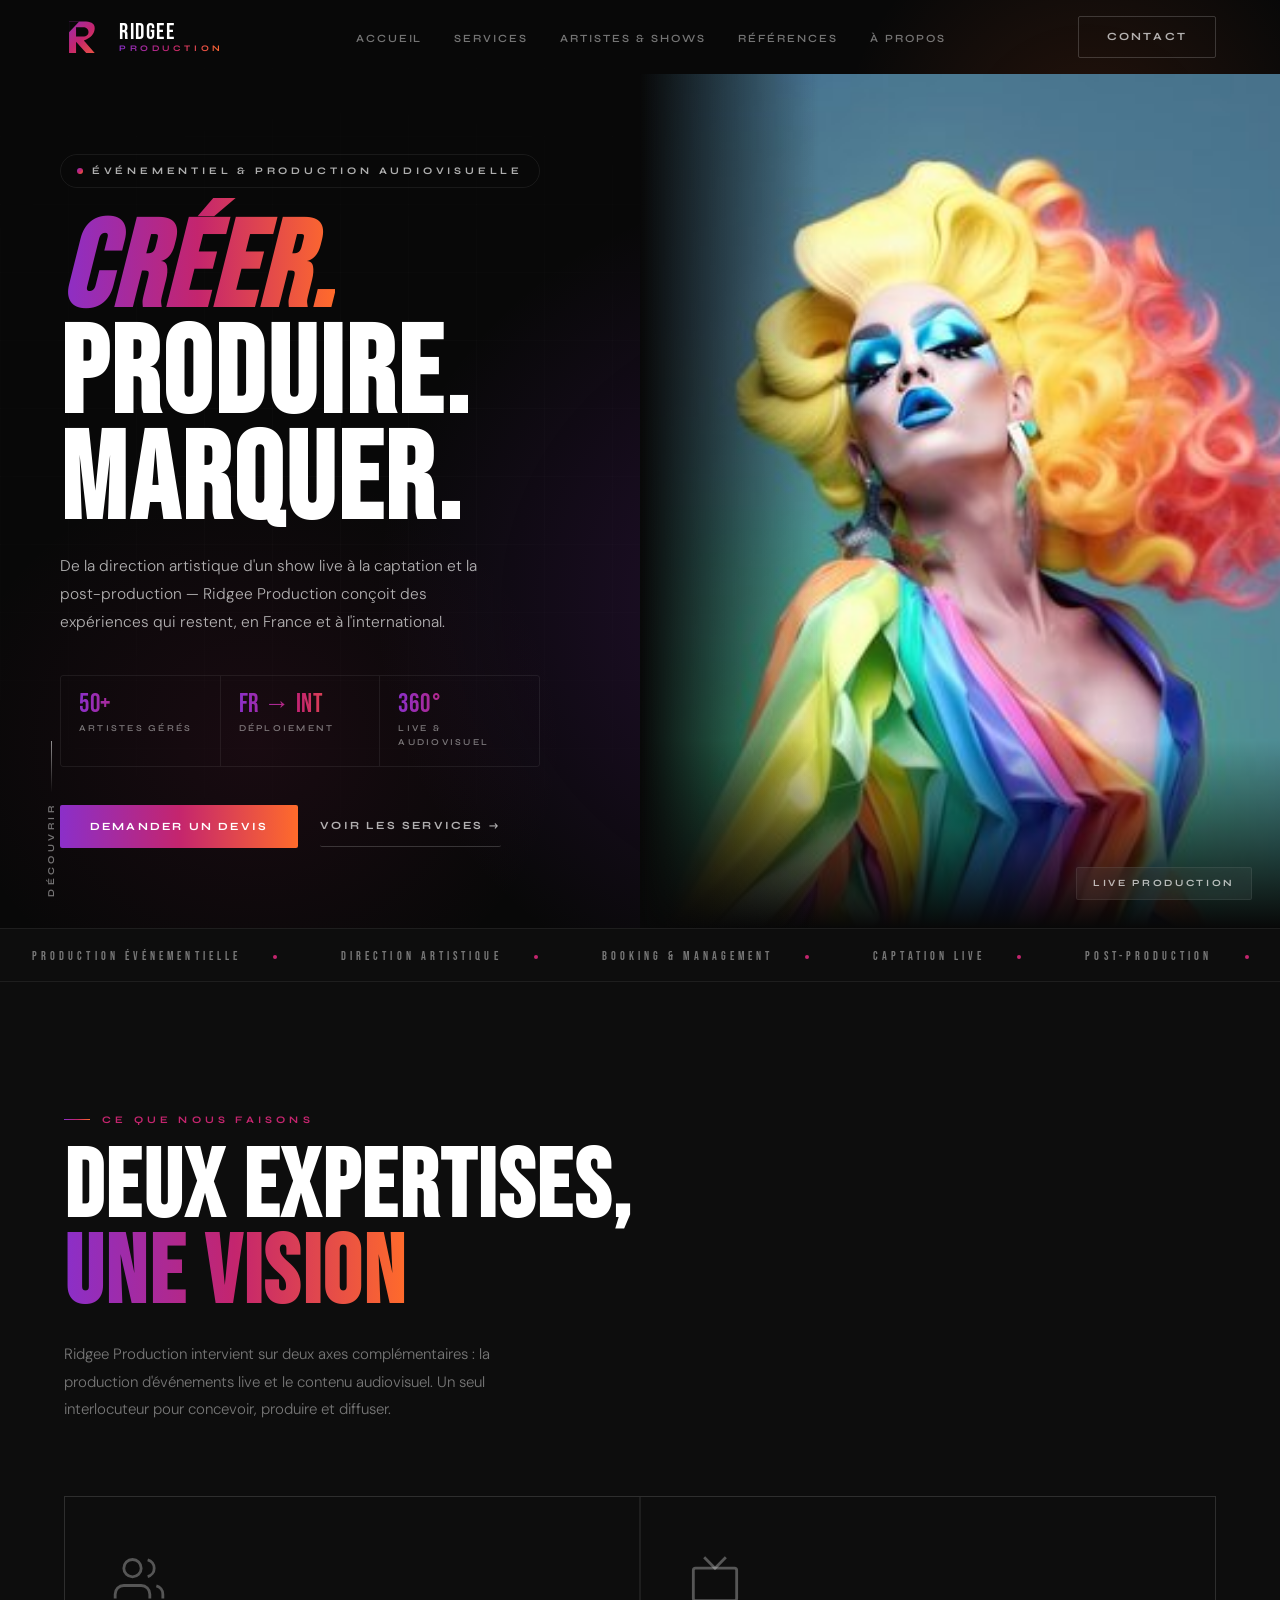
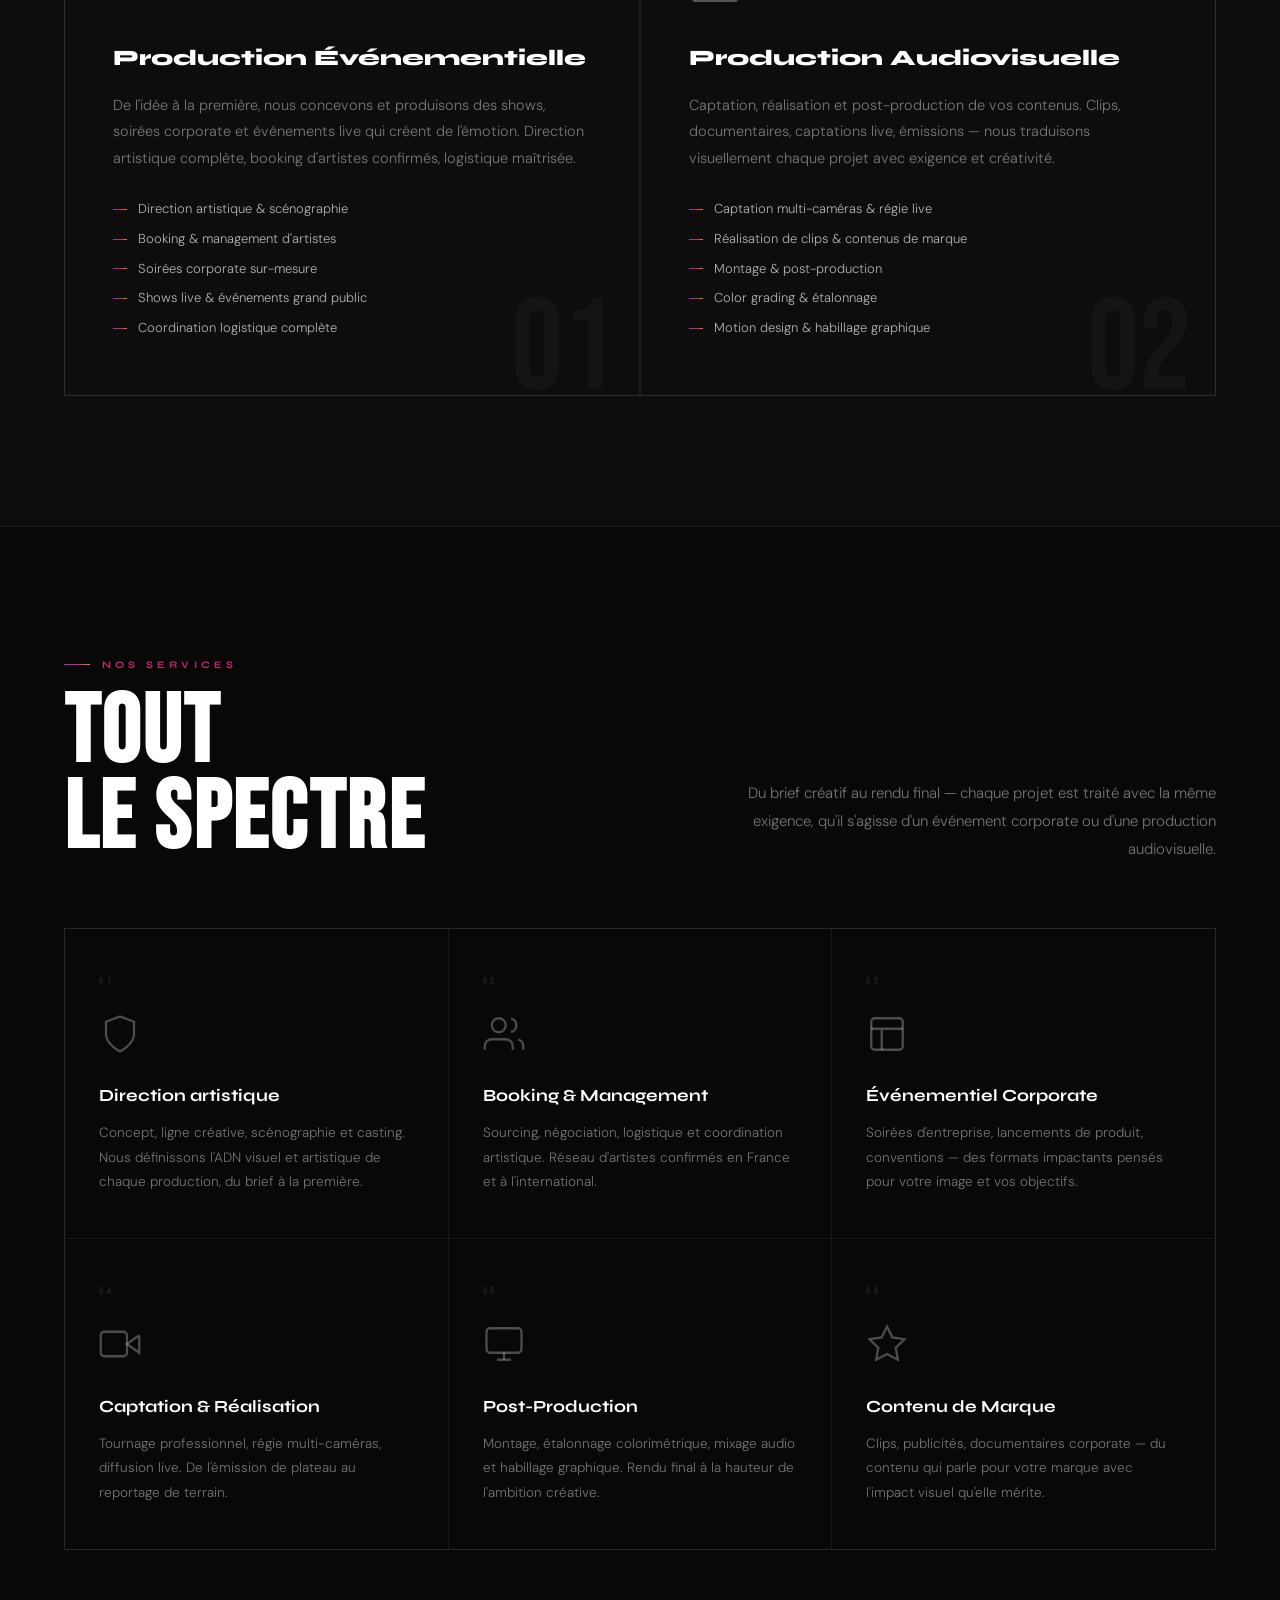
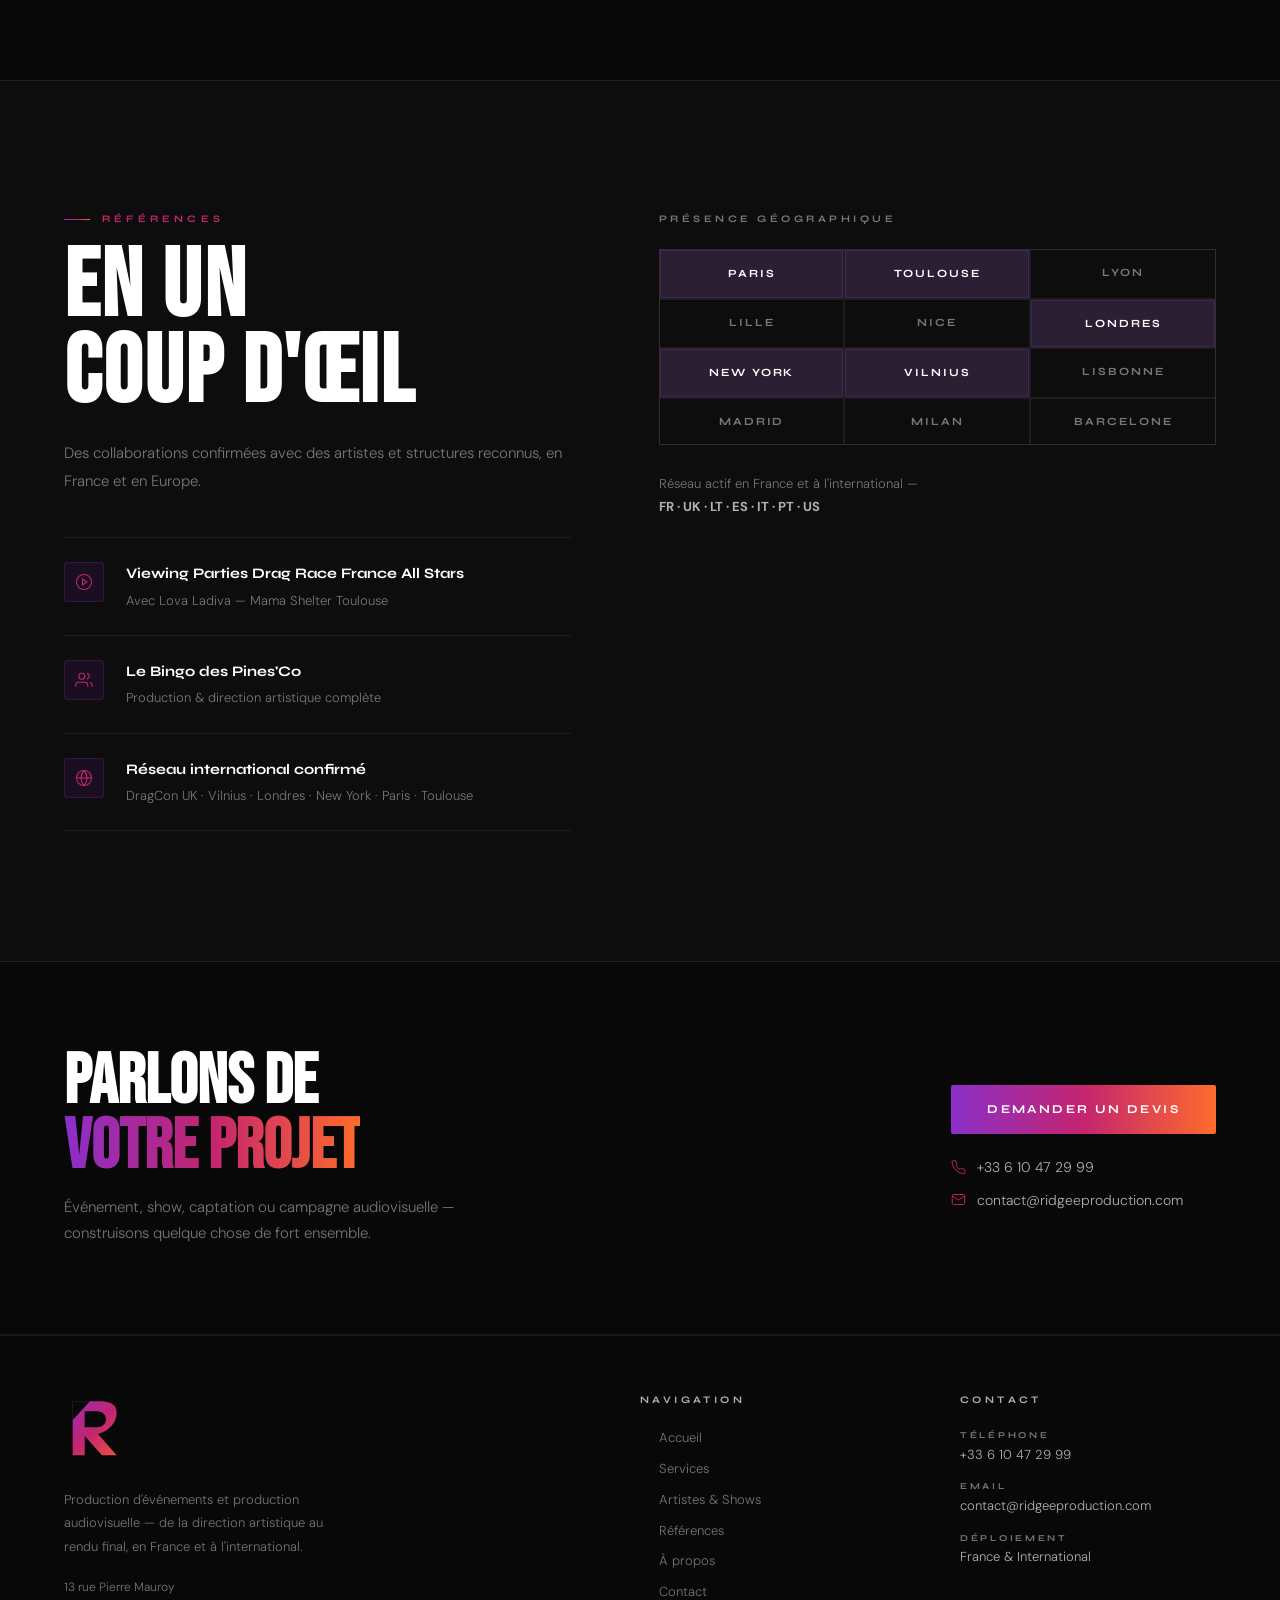
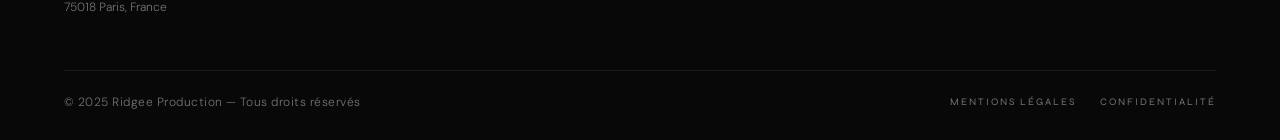
==== index.html @ 8a9ed992 "Nouveau Site Ridgee Production" ====
<!DOCTYPE html>
<html lang="fr">
<head>
  <meta charset="UTF-8"/>
  <meta name="viewport" content="width=device-width,initial-scale=1"/>
  <title>Ridgee Production — Événementiel &amp; Production Audiovisuelle</title>
  <meta name="description" content="Production d'événements et production audiovisuelle : shows, booking, captation, post-production. France &amp; International."/>
  <link rel="icon" href="/logo-ridgee.jpg"/>
  <meta property="og:title" content="Ridgee Production — Événementiel &amp; Audiovisuel"/>
  <meta property="og:description" content="Production d'événements et audiovisuelle — France &amp; International."/>
  <meta property="og:image" content="/Sabri.jpg"/>
  <meta property="og:type" content="website"/>
  <link rel="preconnect" href="https://fonts.googleapis.com"/>
  <link rel="preconnect" href="https://fonts.gstatic.com" crossorigin/>
  <link href="https://fonts.googleapis.com/css2?family=Bebas+Neue&family=Syne:wght@400;600;700;800&family=DM+Sans:wght@300;400;500&display=swap" rel="stylesheet"/>
<style>
:root{
  --bg:#080808;--bg2:#0d0d0d;--bg3:#131313;--card:#191919;
  --line:rgba(255,255,255,.07);--line2:rgba(255,255,255,.04);
  --w:#fff;--m:rgba(255,255,255,.44);--m2:rgba(255,255,255,.68);
  --p0:#8B2FC9;--p1:#C4256E;--p2:#FF6B2B;
  --grad:linear-gradient(90deg,var(--p0),var(--p1),var(--p2));
  --grad135:linear-gradient(135deg,var(--p0),var(--p1),var(--p2));
}
*,*::before,*::after{box-sizing:border-box;margin:0;padding:0}
html{scroll-behavior:smooth}
body{background:var(--bg);color:var(--w);font-family:'DM Sans',sans-serif;font-weight:300;line-height:1.6;overflow-x:hidden}
img{display:block;width:100%;height:100%;object-fit:cover}
a{color:inherit;text-decoration:none}
ul{list-style:none}
.wrap{max-width:1240px;margin:0 auto;padding:0 44px}
.grad-txt{background:var(--grad);-webkit-background-clip:text;-webkit-text-fill-color:transparent;background-clip:text}
.eyebrow{font-family:'Syne',sans-serif;font-size:10px;font-weight:700;letter-spacing:.42em;text-transform:uppercase;color:var(--p1);display:flex;align-items:center;gap:12px;margin-bottom:18px}
.eyebrow::before{content:'';display:block;width:26px;height:1px;background:var(--grad);flex-shrink:0}
.display{font-family:'Bebas Neue',sans-serif;font-size:clamp(52px,7.5vw,100px);line-height:.9;letter-spacing:.025em;color:var(--w);margin-bottom:22px}
.body-p{font-size:15px;color:var(--m);line-height:1.85;max-width:500px}
.btn{display:inline-flex;align-items:center;gap:8px;font-family:'Syne',sans-serif;font-size:11px;font-weight:700;letter-spacing:.2em;text-transform:uppercase;border-radius:2px;transition:.25s ease;cursor:pointer;border:none}
.btn-fill{background:var(--grad);color:var(--w);padding:13px 30px}
.btn-fill:hover{opacity:.82;transform:translateY(-2px)}
.btn-border{color:var(--m2);border:1px solid rgba(255,255,255,.18);padding:11px 28px;background:none}
.btn-border:hover{color:var(--w);border-color:var(--w)}
.btn-text{color:var(--m2);padding:11px 0;border-bottom:1px solid rgba(255,255,255,.18)}
.btn-text:hover{color:var(--w);border-color:var(--w)}
.rv{opacity:0;transform:translateY(38px);transition:opacity .75s ease,transform .75s ease}
.rv.on{opacity:1;transform:translateY(0)}
.d1{transition-delay:.1s}.d2{transition-delay:.2s}.d3{transition-delay:.3s}.d4{transition-delay:.4s}
.header{position:fixed;top:0;left:0;right:0;z-index:500;transition:background .4s,border-color .4s;border-bottom:1px solid transparent}
.header.scrolled{background:rgba(8,8,8,.92);backdrop-filter:blur(24px) saturate(160%);border-color:var(--line)}
.nav{display:flex;align-items:center;justify-content:space-between;height:74px}
.brand{display:flex;align-items:center;gap:13px;flex-shrink:0}
.brand-svg{height:42px;width:auto;flex-shrink:0}
.brand-text{display:flex;flex-direction:column;line-height:1}
.brand-name{font-family:'Bebas Neue',sans-serif;font-size:23px;letter-spacing:.07em;color:var(--w)}
.brand-tag{font-family:'Syne',sans-serif;font-size:8.5px;font-weight:700;letter-spacing:.42em;text-transform:uppercase;background:var(--grad);-webkit-background-clip:text;-webkit-text-fill-color:transparent;background-clip:text}
.nav-links{display:flex;align-items:center;gap:4px}
.nav-links a{font-family:'Syne',sans-serif;font-size:11px;font-weight:600;letter-spacing:.18em;text-transform:uppercase;color:var(--m);padding:8px 14px;position:relative;transition:color .25s}
.nav-links a::after{content:'';position:absolute;bottom:4px;left:14px;right:14px;height:1px;background:var(--grad);transform:scaleX(0);transform-origin:left;transition:transform .3s ease}
.nav-links a:hover{color:var(--w)}
.nav-links a:hover::after{transform:scaleX(1)}
.burger{display:none;flex-direction:column;gap:5px;background:none;border:none;cursor:pointer;padding:4px}
.burger span{display:block;width:25px;height:1px;background:var(--w);transition:.3s}
.burger.open span:nth-child(1){transform:translateY(6px) rotate(45deg)}
.burger.open span:nth-child(2){opacity:0}
.burger.open span:nth-child(3){transform:translateY(-6px) rotate(-45deg)}
.mobile-nav{display:none;flex-direction:column;background:rgba(8,8,8,.97);backdrop-filter:blur(28px);padding:20px 44px 36px;border-bottom:1px solid var(--line)}
.mobile-nav.open{display:flex}
.mobile-nav a{font-family:'Syne',sans-serif;font-size:14px;font-weight:600;letter-spacing:.15em;text-transform:uppercase;color:var(--m2);padding:14px 0;border-bottom:1px solid var(--line);transition:color .2s}
.mobile-nav a:hover{color:var(--w)}
.mobile-nav .mobile-cta{border:none;margin-top:16px;background:var(--grad);color:var(--w);padding:14px 24px;text-align:center;border-radius:2px}
.hero{min-height:100vh;padding-top:74px;display:grid;grid-template-columns:1fr 1fr;position:relative;overflow:hidden}
.hero::before{content:'';position:absolute;inset:0;pointer-events:none;background:radial-gradient(ellipse 55% 70% at 65% 65%,rgba(139,47,201,.22) 0%,transparent 65%),radial-gradient(ellipse 35% 45% at 85% 15%,rgba(255,107,43,.12) 0%,transparent 55%),radial-gradient(ellipse 40% 50% at 20% 80%,rgba(196,37,110,.09) 0%,transparent 60%)}
.hero-grid{position:absolute;inset:0;pointer-events:none;background-image:linear-gradient(rgba(255,255,255,.02) 1px,transparent 1px),linear-gradient(90deg,rgba(255,255,255,.02) 1px,transparent 1px);background-size:68px 68px;mask-image:radial-gradient(ellipse 75% 75% at 28% 50%,black,transparent 72%)}
.hero-col{position:relative;z-index:2;display:flex;flex-direction:column;justify-content:center;padding:80px 40px 80px 0;align-self:stretch}
.hero-badge{display:inline-flex;align-items:center;gap:9px;font-family:'Syne',sans-serif;font-size:10px;font-weight:700;letter-spacing:.38em;text-transform:uppercase;color:var(--m2);border:1px solid var(--line);padding:8px 16px;border-radius:100px;margin-bottom:30px;width:fit-content;opacity:0;transform:translateY(18px);animation:fadeUp .8s ease forwards .1s}
.hero-badge-dot{width:6px;height:6px;border-radius:50%;background:var(--grad135);flex-shrink:0}
.hero-h1{font-family:'Bebas Neue',sans-serif;font-size:clamp(70px,9.5vw,136px);line-height:.87;letter-spacing:.025em;color:var(--w);margin-bottom:18px;opacity:0;transform:translateY(28px);animation:fadeUp .9s ease forwards .25s}
.hero-lead{font-size:15.5px;color:var(--m2);line-height:1.8;max-width:450px;margin-bottom:38px;opacity:0;transform:translateY(20px);animation:fadeUp .8s ease forwards .44s}
.hero-kpis{display:flex;gap:0;border:1px solid var(--line);border-radius:3px;overflow:hidden;margin-bottom:38px;opacity:0;transform:translateY(18px);animation:fadeUp .8s ease forwards .58s}
.kpi-box{flex:1;padding:16px 18px;border-right:1px solid var(--line)}
.kpi-box:last-child{border-right:none}
.kpi-val{font-family:'Bebas Neue',sans-serif;font-size:26px;letter-spacing:.03em;line-height:1;background:var(--grad);-webkit-background-clip:text;-webkit-text-fill-color:transparent;background-clip:text}
.kpi-lbl{font-family:'Syne',sans-serif;font-size:9px;font-weight:600;letter-spacing:.25em;text-transform:uppercase;color:var(--m);margin-top:3px}
.hero-actions{display:flex;align-items:center;gap:22px;opacity:0;transform:translateY(18px);animation:fadeUp .8s ease forwards .72s}
.hero-img-col{position:relative;min-height:600px;overflow:hidden}
.hero-img-col img{position:absolute;inset:0;object-position:top center}
.hero-img-overlay{position:absolute;inset:0;background:linear-gradient(to right,var(--bg) 0%,transparent 28%),linear-gradient(to top,var(--bg) 0%,transparent 22%)}
.hero-img-tag{position:absolute;bottom:28px;right:28px;z-index:2;font-family:'Syne',sans-serif;font-size:9.5px;font-weight:700;letter-spacing:.28em;text-transform:uppercase;color:var(--m2);background:rgba(255,255,255,.05);backdrop-filter:blur(14px);border:1px solid var(--line);padding:8px 16px;border-radius:2px}
.hero-scroll{position:absolute;bottom:32px;left:44px;z-index:3;display:flex;flex-direction:column;align-items:center;gap:10px;opacity:0;animation:fadeUp .8s ease forwards 1.1s}
.scroll-line{width:1px;height:52px;background:linear-gradient(to bottom,rgba(255,255,255,.55),transparent);animation:scrollPulse 2s ease-in-out infinite}
.scroll-lbl{font-family:'Syne',sans-serif;font-size:9px;font-weight:700;letter-spacing:.38em;text-transform:uppercase;color:var(--m);writing-mode:vertical-rl;transform:rotate(180deg)}
.ticker{background:var(--bg2);border-top:1px solid var(--line);border-bottom:1px solid var(--line);overflow:hidden;padding:13px 0}
.ticker-track{display:inline-flex;white-space:nowrap;animation:tickerMove 35s linear infinite}
.ticker-item{font-family:'Bebas Neue',sans-serif;font-size:12px;letter-spacing:.34em;text-transform:uppercase;color:var(--m);padding:0 32px;display:inline-flex;align-items:center;gap:32px}
.ticker-dot{width:4px;height:4px;border-radius:50%;background:var(--p1);flex-shrink:0}
.expertise{background:var(--bg2);border-bottom:1px solid var(--line);padding:130px 0}
.expertise-intro{margin-bottom:72px}
.expertise-grid{display:grid;grid-template-columns:1fr 1fr;gap:2px;background:var(--line);border:1px solid var(--line)}
.pillar{background:var(--bg2);padding:56px 48px;position:relative;overflow:hidden;transition:background .35s}
.pillar::before{content:'';position:absolute;top:0;left:0;right:0;height:3px;background:var(--grad);transform:scaleX(0);transform-origin:left;transition:transform .45s ease}
.pillar:hover{background:var(--bg3)}
.pillar:hover::before{transform:scaleX(1)}
.pillar-ghost{font-family:'Bebas Neue',sans-serif;font-size:130px;line-height:1;color:rgba(255,255,255,.03);position:absolute;bottom:-20px;right:24px;pointer-events:none;user-select:none}
.pillar-icon{width:52px;height:52px;margin-bottom:28px;color:rgba(255,255,255,.3);transition:color .3s}
.pillar:hover .pillar-icon{color:var(--p1)}
.pillar-title{font-family:'Syne',sans-serif;font-size:22px;font-weight:800;color:var(--w);margin-bottom:16px}
.pillar-desc{font-size:14.5px;color:var(--m);line-height:1.82;margin-bottom:28px}
.pillar-list{display:flex;flex-direction:column;gap:9px}
.pillar-list li{display:flex;align-items:center;gap:11px;font-size:13px;color:var(--m2)}
.pillar-list li::before{content:'';display:block;width:14px;height:1px;background:var(--grad);flex-shrink:0}
.services{background:var(--bg);padding:130px 0}
.services-hd{display:flex;align-items:flex-end;justify-content:space-between;margin-bottom:64px;gap:32px}
.services-grid{display:grid;grid-template-columns:repeat(3,1fr);gap:1px;background:var(--line);border:1px solid var(--line)}
.svc{background:var(--bg);padding:44px 34px;position:relative;overflow:hidden;transition:background .3s}
.svc::after{content:'';position:absolute;top:0;left:0;right:0;height:2px;background:var(--grad);transform:scaleX(0);transform-origin:left;transition:transform .4s ease}
.svc:hover{background:var(--card)}
.svc:hover::after{transform:scaleX(1)}
.svc-num{font-family:'Bebas Neue',sans-serif;font-size:10px;letter-spacing:.38em;color:rgba(255,255,255,.1);margin-bottom:24px}
.svc-ico{width:42px;height:42px;margin-bottom:20px;color:rgba(255,255,255,.28);transition:color .3s}
.svc:hover .svc-ico{color:var(--p1)}
.svc-name{font-family:'Syne',sans-serif;font-size:17px;font-weight:700;color:var(--w);margin-bottom:12px}
.svc-desc{font-size:13.5px;color:var(--m);line-height:1.8}
.refs{background:var(--bg2);border-top:1px solid var(--line);border-bottom:1px solid var(--line);padding:130px 0}
.refs-inner{display:grid;grid-template-columns:1fr 1.1fr;gap:88px;align-items:start}
.refs-highlights{display:flex;flex-direction:column;gap:0;margin-top:42px}
.ref-item{display:flex;align-items:flex-start;gap:22px;padding:24px 0;border-bottom:1px solid var(--line)}
.ref-item:first-child{border-top:1px solid var(--line)}
.ref-ico{width:40px;height:40px;flex-shrink:0;background:rgba(139,47,201,.1);border:1px solid rgba(139,47,201,.22);border-radius:4px;display:flex;align-items:center;justify-content:center;color:var(--p1)}
.ref-title{font-family:'Syne',sans-serif;font-size:14.5px;font-weight:700;color:var(--w);margin-bottom:4px}
.ref-sub{font-size:13px;color:var(--m);line-height:1.65}
.geo-label{font-family:'Syne',sans-serif;font-size:10px;font-weight:700;letter-spacing:.35em;text-transform:uppercase;color:var(--m);margin-bottom:22px}
.geo-grid{display:grid;grid-template-columns:repeat(3,1fr);gap:2px;background:var(--line);border:1px solid var(--line);margin-bottom:28px}
.geo-city{background:var(--bg2);padding:14px 16px;font-family:'Syne',sans-serif;font-size:11px;font-weight:700;letter-spacing:.18em;text-transform:uppercase;color:var(--m);text-align:center;transition:.25s;cursor:default}
.geo-city:hover{background:rgba(196,37,110,.1);color:var(--w)}
.geo-city.hot{background:rgba(139,47,201,.12);border:1px solid rgba(139,47,201,.28);color:var(--w)}
.geo-note{font-size:13px;color:var(--m);line-height:1.7}
.cta-band{background:var(--bg);border-bottom:1px solid var(--line);padding:88px 0}
.cta-band-inner{display:flex;align-items:center;justify-content:space-between;gap:48px}
.cta-band-title{font-family:'Bebas Neue',sans-serif;font-size:clamp(40px,5.5vw,76px);line-height:.92;color:var(--w)}
.cta-band-sub{font-size:15px;color:var(--m);margin-top:14px;max-width:420px;line-height:1.75}
.cta-band-right{display:flex;flex-direction:column;gap:18px;flex-shrink:0;align-items:flex-start}
.contact-line{display:flex;align-items:center;gap:11px;font-size:14px;color:var(--m2)}
.contact-line svg{width:15px;height:15px;flex-shrink:0;color:var(--p1)}
.contact-line a{transition:color .2s}
.contact-line a:hover{color:var(--w)}
footer{background:var(--bg);border-top:1px solid var(--line);padding:56px 0 28px}
.footer-top{display:grid;grid-template-columns:2fr 1fr 1fr;gap:64px;margin-bottom:52px}
.footer-logo{margin-bottom:16px}
.footer-desc{font-size:13px;color:var(--m);line-height:1.82;max-width:290px;margin-bottom:18px}
.footer-address{font-size:12px;color:var(--m);line-height:1.7;font-style:normal}
.footer-col-title{font-family:'Syne',sans-serif;font-size:10px;font-weight:700;letter-spacing:.34em;text-transform:uppercase;color:var(--m2);margin-bottom:20px}
.footer-nav{display:flex;flex-direction:column;gap:10px}
.footer-nav a{font-size:13px;color:var(--m);display:flex;align-items:center;gap:9px;transition:color .2s}
.footer-nav a::before{content:'';display:block;width:10px;height:1px;background:var(--grad);opacity:0;flex-shrink:0;transition:opacity .2s}
.footer-nav a:hover{color:var(--w)}
.footer-nav a:hover::before{opacity:1}
.footer-contact-block{display:flex;flex-direction:column;gap:14px}
.fci{display:flex;flex-direction:column;gap:2px}
.fci-lbl{font-family:'Syne',sans-serif;font-size:9px;font-weight:700;letter-spacing:.3em;text-transform:uppercase;color:var(--m)}
.fci-val{font-size:13px;color:var(--m2)}
.fci-val a{transition:color .2s}
.fci-val a:hover{color:var(--w)}
.footer-bottom{border-top:1px solid var(--line);padding-top:22px;display:flex;align-items:center;justify-content:space-between}
.footer-copy{font-size:12px;color:var(--m);letter-spacing:.04em}
.footer-legal{display:flex;gap:24px}
.footer-legal a{font-family:'Syne',sans-serif;font-size:10px;letter-spacing:.2em;text-transform:uppercase;color:var(--m);transition:color .2s}
.footer-legal a:hover{color:var(--w)}
@keyframes fadeUp{to{opacity:1;transform:translateY(0)}}
@keyframes tickerMove{from{transform:translateX(0)}to{transform:translateX(-50%)}}
@keyframes scrollPulse{0%,100%{opacity:.4}50%{opacity:1}}
@media(max-width:1024px){
  .hero{grid-template-columns:1fr}
  .hero-img-col{display:none}
  .hero-col{padding:60px 0}
  .hero-scroll{display:none}
  .expertise-grid{grid-template-columns:1fr}
  .refs-inner{grid-template-columns:1fr;gap:52px}
  .footer-top{grid-template-columns:1fr 1fr;gap:44px}
}
@media(max-width:768px){
  .wrap{padding:0 20px}
  .nav-links,.btn-border{display:none}
  .burger{display:flex}
  .services-grid{grid-template-columns:1fr}
  .cta-band-inner{flex-direction:column;align-items:flex-start}
  .footer-top{grid-template-columns:1fr;gap:36px}
  .footer-bottom{flex-direction:column;gap:14px;text-align:center}
  .services-hd{flex-direction:column;align-items:flex-start}
  .geo-grid{grid-template-columns:repeat(2,1fr)}
  .hero-kpis{flex-direction:column}
  .kpi-box{border-right:none;border-bottom:1px solid var(--line)}
  .kpi-box:last-child{border-bottom:none}
}
</style>
</head>
<body>
<header class="header" id="hdr">
  <div class="wrap nav">
    <a href="/" class="brand" aria-label="Ridgee Production — Accueil">
      <svg class="brand-svg" viewBox="0 0 108 108" fill="none" xmlns="http://www.w3.org/2000/svg">
        <defs>
          <linearGradient id="gNav" x1="0" y1="0" x2="108" y2="108" gradientUnits="userSpaceOnUse">
            <stop offset="0%" stop-color="#8B2FC9"/>
            <stop offset="48%" stop-color="#C4256E"/>
            <stop offset="100%" stop-color="#FF6B2B"/>
          </linearGradient>
        </defs>
        <path d="M13 14 L13 95 L31 95 L31 66 L57 95 L79 95 L51 63 C69 57 79 45 79 31 C79 17 67 14 51 14 Z M31 29 L49 29 C57 29 63 34 63 41 C63 48 57 53 49 53 L31 53 Z" fill="url(#gNav)"/>
        <polygon points="13,14 39,14 13,42" fill="#080808"/>
      </svg>
      <div class="brand-text">
        <div class="brand-name">RIDGEE</div>
        <div class="brand-tag">Production</div>
      </div>
    </a>
    <nav aria-label="Navigation principale">
      <ul class="nav-links">
        <li><a href="/">Accueil</a></li>
        <li><a href="/services.html">Services</a></li>
        <li><a href="/artistes.html">Artistes &amp; Shows</a></li>
        <li><a href="/references.html">Références</a></li>
        <li><a href="/a-propos.html">À propos</a></li>
      </ul>
    </nav>
    <a href="/contact.html" class="btn btn-border">Contact</a>
    <button class="burger" id="burger" aria-label="Ouvrir le menu" aria-expanded="false">
      <span></span><span></span><span></span>
    </button>
  </div>
  <div class="mobile-nav" id="mobileNav">
    <a href="/">Accueil</a>
    <a href="/services.html">Services</a>
    <a href="/artistes.html">Artistes &amp; Shows</a>
    <a href="/references.html">Références</a>
    <a href="/a-propos.html">À propos</a>
    <a href="/contact.html" class="mobile-cta">Contact</a>
  </div>
</header>
<main>
<section class="hero">
  <div class="hero-grid"></div>
  <div class="hero-col wrap">
    <div class="hero-badge">
      <span class="hero-badge-dot"></span>
      Événementiel &amp; Production Audiovisuelle
    </div>
    <h1 class="hero-h1">
      <em class="grad-txt">CRÉER.</em><br/>
      PRODUIRE.<br/>
      MARQUER.
    </h1>
    <p class="hero-lead">
      De la direction artistique d'un show live à la captation et la post-production — Ridgee Production conçoit des expériences qui restent, en France et à l'international.
    </p>
    <div class="hero-kpis">
      <div class="kpi-box">
        <div class="kpi-val">50+</div>
        <div class="kpi-lbl">Artistes gérés</div>
      </div>
      <div class="kpi-box">
        <div class="kpi-val">FR → INT</div>
        <div class="kpi-lbl">Déploiement</div>
      </div>
      <div class="kpi-box">
        <div class="kpi-val">360°</div>
        <div class="kpi-lbl">Live &amp; Audiovisuel</div>
      </div>
    </div>
    <div class="hero-actions">
      <a href="/contact.html" class="btn btn-fill">Demander un devis</a>
      <a href="/services.html" class="btn btn-text">Voir les services →</a>
    </div>
  </div>
  <div class="hero-img-col">
    <img src="/Drag-Queen.jpg" alt="Show Ridgee Production"/>
    <div class="hero-img-overlay"></div>
    <span class="hero-img-tag">Live Production</span>
  </div>
  <div class="hero-scroll">
    <div class="scroll-line"></div>
    <span class="scroll-lbl">Découvrir</span>
  </div>
</section>
<div class="ticker" aria-hidden="true">
  <div class="ticker-track">
    <span class="ticker-item">Production événementielle <span class="ticker-dot"></span></span>
    <span class="ticker-item">Direction artistique <span class="ticker-dot"></span></span>
    <span class="ticker-item">Booking &amp; management <span class="ticker-dot"></span></span>
    <span class="ticker-item">Captation live <span class="ticker-dot"></span></span>
    <span class="ticker-item">Post-production <span class="ticker-dot"></span></span>
    <span class="ticker-item">Corporate événementiel <span class="ticker-dot"></span></span>
    <span class="ticker-item">Motion design <span class="ticker-dot"></span></span>
    <span class="ticker-item">Color grading <span class="ticker-dot"></span></span>
    <span class="ticker-item">Production événementielle <span class="ticker-dot"></span></span>
    <span class="ticker-item">Direction artistique <span class="ticker-dot"></span></span>
    <span class="ticker-item">Booking &amp; management <span class="ticker-dot"></span></span>
    <span class="ticker-item">Captation live <span class="ticker-dot"></span></span>
    <span class="ticker-item">Post-production <span class="ticker-dot"></span></span>
    <span class="ticker-item">Corporate événementiel <span class="ticker-dot"></span></span>
    <span class="ticker-item">Motion design <span class="ticker-dot"></span></span>
    <span class="ticker-item">Color grading <span class="ticker-dot"></span></span>
  </div>
</div>
<section class="expertise">
  <div class="wrap">
    <div class="expertise-intro rv">
      <p class="eyebrow">Ce que nous faisons</p>
      <h2 class="display">DEUX EXPERTISES,<br/><span class="grad-txt">UNE VISION</span></h2>
      <p class="body-p">Ridgee Production intervient sur deux axes complémentaires : la production d'événements live et le contenu audiovisuel. Un seul interlocuteur pour concevoir, produire et diffuser.</p>
    </div>
    <div class="expertise-grid">
      <div class="pillar rv d1">
        <span class="pillar-ghost">01</span>
        <svg class="pillar-icon" viewBox="0 0 24 24" fill="none" stroke="currentColor" stroke-width="1.3">
          <path d="M17 21v-2a4 4 0 0 0-4-4H5a4 4 0 0 0-4 4v2"/>
          <circle cx="9" cy="7" r="4"/>
          <path d="M23 21v-2a4 4 0 0 0-3-3.87M16 3.13a4 4 0 0 1 0 7.75"/>
        </svg>
        <h3 class="pillar-title">Production Événementielle</h3>
        <p class="pillar-desc">De l'idée à la première, nous concevons et produisons des shows, soirées corporate et événements live qui créent de l'émotion. Direction artistique complète, booking d'artistes confirmés, logistique maîtrisée.</p>
        <ul class="pillar-list">
          <li>Direction artistique &amp; scénographie</li>
          <li>Booking &amp; management d'artistes</li>
          <li>Soirées corporate sur-mesure</li>
          <li>Shows live &amp; événements grand public</li>
          <li>Coordination logistique complète</li>
        </ul>
      </div>
      <div class="pillar rv d2">
        <span class="pillar-ghost">02</span>
        <svg class="pillar-icon" viewBox="0 0 24 24" fill="none" stroke="currentColor" stroke-width="1.3">
          <rect x="2" y="7" width="20" height="15" rx="1"/>
          <polyline points="17 2 12 7 7 2"/>
        </svg>
        <h3 class="pillar-title">Production Audiovisuelle</h3>
        <p class="pillar-desc">Captation, réalisation et post-production de vos contenus. Clips, documentaires, captations live, émissions — nous traduisons visuellement chaque projet avec exigence et créativité.</p>
        <ul class="pillar-list">
          <li>Captation multi-caméras &amp; régie live</li>
          <li>Réalisation de clips &amp; contenus de marque</li>
          <li>Montage &amp; post-production</li>
          <li>Color grading &amp; étalonnage</li>
          <li>Motion design &amp; habillage graphique</li>
        </ul>
      </div>
    </div>
  </div>
</section>
<section class="services">
  <div class="wrap">
    <div class="services-hd">
      <div class="rv">
        <p class="eyebrow">Nos services</p>
        <h2 class="display" style="margin-bottom:0">TOUT<br/>LE SPECTRE</h2>
      </div>
      <p class="body-p rv d2" style="text-align:right">Du brief créatif au rendu final — chaque projet est traité avec la même exigence, qu'il s'agisse d'un événement corporate ou d'une production audiovisuelle.</p>
    </div>
    <div class="services-grid rv d1">
      <div class="svc">
        <div class="svc-num">01</div>
        <svg class="svc-ico" viewBox="0 0 24 24" fill="none" stroke="currentColor" stroke-width="1.3"><path d="M12 22s8-4 8-10V5l-8-3-8 3v7c0 6 8 10 8 10z"/></svg>
        <div class="svc-name">Direction artistique</div>
        <p class="svc-desc">Concept, ligne créative, scénographie et casting. Nous définissons l'ADN visuel et artistique de chaque production, du brief à la première.</p>
      </div>
      <div class="svc">
        <div class="svc-num">02</div>
        <svg class="svc-ico" viewBox="0 0 24 24" fill="none" stroke="currentColor" stroke-width="1.3"><path d="M17 21v-2a4 4 0 0 0-4-4H5a4 4 0 0 0-4 4v2"/><circle cx="9" cy="7" r="4"/><path d="M23 21v-2a4 4 0 0 0-3-3.87M16 3.13a4 4 0 0 1 0 7.75"/></svg>
        <div class="svc-name">Booking &amp; Management</div>
        <p class="svc-desc">Sourcing, négociation, logistique et coordination artistique. Réseau d'artistes confirmés en France et à l'international.</p>
      </div>
      <div class="svc">
        <div class="svc-num">03</div>
        <svg class="svc-ico" viewBox="0 0 24 24" fill="none" stroke="currentColor" stroke-width="1.3"><rect x="3" y="3" width="18" height="18" rx="2"/><path d="M3 9h18M9 21V9"/></svg>
        <div class="svc-name">Événementiel Corporate</div>
        <p class="svc-desc">Soirées d'entreprise, lancements de produit, conventions — des formats impactants pensés pour votre image et vos objectifs.</p>
      </div>
      <div class="svc">
        <div class="svc-num">04</div>
        <svg class="svc-ico" viewBox="0 0 24 24" fill="none" stroke="currentColor" stroke-width="1.3"><polyline points="23 7 16 12 23 17 23 7"/><rect x="1" y="5" width="15" height="14" rx="2"/></svg>
        <div class="svc-name">Captation &amp; Réalisation</div>
        <p class="svc-desc">Tournage professionnel, régie multi-caméras, diffusion live. De l'émission de plateau au reportage de terrain.</p>
      </div>
      <div class="svc">
        <div class="svc-num">05</div>
        <svg class="svc-ico" viewBox="0 0 24 24" fill="none" stroke="currentColor" stroke-width="1.3"><rect x="2" y="3" width="20" height="14" rx="2"/><line x1="8" y1="21" x2="16" y2="21"/><line x1="12" y1="17" x2="12" y2="21"/></svg>
        <div class="svc-name">Post-Production</div>
        <p class="svc-desc">Montage, étalonnage colorimétrique, mixage audio et habillage graphique. Rendu final à la hauteur de l'ambition créative.</p>
      </div>
      <div class="svc">
        <div class="svc-num">06</div>
        <svg class="svc-ico" viewBox="0 0 24 24" fill="none" stroke="currentColor" stroke-width="1.3"><polygon points="12 2 15.09 8.26 22 9.27 17 14.14 18.18 21.02 12 17.77 5.82 21.02 7 14.14 2 9.27 8.91 8.26 12 2"/></svg>
        <div class="svc-name">Contenu de Marque</div>
        <p class="svc-desc">Clips, publicités, documentaires corporate — du contenu qui parle pour votre marque avec l'impact visuel qu'elle mérite.</p>
      </div>
    </div>
  </div>
</section>
<section class="refs">
  <div class="wrap">
    <div class="refs-inner">
      <div>
        <p class="eyebrow rv">Références</p>
        <h2 class="display rv d1">EN UN<br/>COUP D'ŒIL</h2>
        <p class="body-p rv d2">Des collaborations confirmées avec des artistes et structures reconnus, en France et en Europe.</p>
        <div class="refs-highlights">
          <div class="ref-item rv d2">
            <div class="ref-ico"><svg width="18" height="18" viewBox="0 0 24 24" fill="none" stroke="currentColor" stroke-width="1.5"><circle cx="12" cy="12" r="10"/><polygon points="10 8 16 12 10 16 10 8"/></svg></div>
            <div><div class="ref-title">Viewing Parties Drag Race France All Stars</div><div class="ref-sub">Avec Lova Ladiva — Mama Shelter Toulouse</div></div>
          </div>
          <div class="ref-item rv d3">
            <div class="ref-ico"><svg width="18" height="18" viewBox="0 0 24 24" fill="none" stroke="currentColor" stroke-width="1.5"><path d="M17 21v-2a4 4 0 0 0-4-4H5a4 4 0 0 0-4 4v2"/><circle cx="9" cy="7" r="4"/><path d="M23 21v-2a4 4 0 0 0-3-3.87M16 3.13a4 4 0 0 1 0 7.75"/></svg></div>
            <div><div class="ref-title">Le Bingo des Pines'Co</div><div class="ref-sub">Production &amp; direction artistique complète</div></div>
          </div>
          <div class="ref-item rv d4">
            <div class="ref-ico"><svg width="18" height="18" viewBox="0 0 24 24" fill="none" stroke="currentColor" stroke-width="1.5"><circle cx="12" cy="12" r="10"/><line x1="2" y1="12" x2="22" y2="12"/><path d="M12 2a15.3 15.3 0 0 1 4 10 15.3 15.3 0 0 1-4 10 15.3 15.3 0 0 1-4-10 15.3 15.3 0 0 1 4-10z"/></svg></div>
            <div><div class="ref-title">Réseau international confirmé</div><div class="ref-sub">DragCon UK · Vilnius · Londres · New York · Paris · Toulouse</div></div>
          </div>
        </div>
      </div>
      <div class="rv d3">
        <div class="geo-label">Présence géographique</div>
        <div class="geo-grid">
          <div class="geo-city hot">Paris</div>
          <div class="geo-city hot">Toulouse</div>
          <div class="geo-city">Lyon</div>
          <div class="geo-city">Lille</div>
          <div class="geo-city">Nice</div>
          <div class="geo-city hot">Londres</div>
          <div class="geo-city hot">New York</div>
          <div class="geo-city hot">Vilnius</div>
          <div class="geo-city">Lisbonne</div>
          <div class="geo-city">Madrid</div>
          <div class="geo-city">Milan</div>
          <div class="geo-city">Barcelone</div>
        </div>
        <p class="geo-note">Réseau actif en France et à l'international —<br/><strong style="color:var(--m2)">FR · UK · LT · ES · IT · PT · US</strong></p>
      </div>
    </div>
  </div>
</section>
<section class="cta-band">
  <div class="wrap">
    <div class="cta-band-inner rv">
      <div>
        <h2 class="cta-band-title">PARLONS DE<br/><span class="grad-txt">VOTRE PROJET</span></h2>
        <p class="cta-band-sub">Événement, show, captation ou campagne audiovisuelle — construisons quelque chose de fort ensemble.</p>
      </div>
      <div class="cta-band-right">
        <a href="/contact.html" class="btn btn-fill" style="font-size:12px;padding:15px 36px">Demander un devis</a>
        <div style="display:flex;flex-direction:column;gap:10px;margin-top:4px">
          <div class="contact-line">
            <svg viewBox="0 0 24 24" fill="none" stroke="currentColor" stroke-width="1.5"><path d="M22 16.92v3a2 2 0 0 1-2.18 2 19.79 19.79 0 0 1-8.63-3.07A19.5 19.5 0 0 1 4.69 12 19.79 19.79 0 0 1 1.61 3.4 2 2 0 0 1 3.6 1.22h3a2 2 0 0 1 2 1.72c.127.96.361 1.903.7 2.81a2 2 0 0 1-.45 2.11L7.91 8.82a16 16 0 0 0 6.29 6.29l.96-.96a2 2 0 0 1 2.11-.45c.907.339 1.85.573 2.81.7A2 2 0 0 1 22 16.92z"/></svg>
            <a href="tel:+33610472999">+33 6 10 47 29 99</a>
          </div>
          <div class="contact-line">
            <svg viewBox="0 0 24 24" fill="none" stroke="currentColor" stroke-width="1.5"><path d="M4 4h16c1.1 0 2 .9 2 2v12c0 1.1-.9 2-2 2H4c-1.1 0-2-.9-2-2V6c0-1.1.9-2 2-2z"/><polyline points="22,6 12,13 2,6"/></svg>
            <a href="mailto:contact@ridgeeproduction.com">contact@ridgeeproduction.com</a>
          </div>
        </div>
      </div>
    </div>
  </div>
</section>
</main>
<footer>
  <div class="wrap">
    <div class="footer-top">
      <div>
        <div class="footer-logo">
          <svg width="72" viewBox="0 0 108 108" fill="none" xmlns="http://www.w3.org/2000/svg">
            <defs><linearGradient id="gFt" x1="0" y1="0" x2="108" y2="108" gradientUnits="userSpaceOnUse"><stop offset="0%" stop-color="#8B2FC9"/><stop offset="48%" stop-color="#C4256E"/><stop offset="100%" stop-color="#FF6B2B"/></linearGradient></defs>
            <path d="M13 14 L13 95 L31 95 L31 66 L57 95 L79 95 L51 63 C69 57 79 45 79 31 C79 17 67 14 51 14 Z M31 29 L49 29 C57 29 63 34 63 41 C63 48 57 53 49 53 L31 53 Z" fill="url(#gFt)"/>
            <polygon points="13,14 39,14 13,42" fill="#080808"/>
          </svg>
        </div>
        <p class="footer-desc">Production d'événements et production audiovisuelle — de la direction artistique au rendu final, en France et à l'international.</p>
        <address class="footer-address">13 rue Pierre Mauroy<br/>75018 Paris, France</address>
      </div>
      <div>
        <div class="footer-col-title">Navigation</div>
        <nav class="footer-nav">
          <a href="/">Accueil</a>
          <a href="/services.html">Services</a>
          <a href="/artistes.html">Artistes &amp; Shows</a>
          <a href="/references.html">Références</a>
          <a href="/a-propos.html">À propos</a>
          <a href="/contact.html">Contact</a>
        </nav>
      </div>
      <div>
        <div class="footer-col-title">Contact</div>
        <div class="footer-contact-block">
          <div class="fci"><span class="fci-lbl">Téléphone</span><span class="fci-val"><a href="tel:+33610472999">+33 6 10 47 29 99</a></span></div>
          <div class="fci"><span class="fci-lbl">Email</span><span class="fci-val"><a href="mailto:contact@ridgeeproduction.com">contact@ridgeeproduction.com</a></span></div>
          <div class="fci"><span class="fci-lbl">Déploiement</span><span class="fci-val">France &amp; International</span></div>
        </div>
      </div>
    </div>
    <div class="footer-bottom">
      <p class="footer-copy">© 2025 Ridgee Production — Tous droits réservés</p>
      <div class="footer-legal"><a href="#">Mentions légales</a><a href="#">Confidentialité</a></div>
    </div>
  </div>
</footer>
<script>
  const hdr=document.getElementById('hdr');
  window.addEventListener('scroll',()=>hdr.classList.toggle('scrolled',scrollY>40),{passive:true});
  const burger=document.getElementById('burger'),menu=document.getElementById('mobileNav');
  burger.addEventListener('click',()=>{
    const o=menu.classList.toggle('open');
    burger.classList.toggle('open',o);
    burger.setAttribute('aria-expanded',o);
  });
  menu.querySelectorAll('a').forEach(a=>a.addEventListener('click',()=>{
    menu.classList.remove('open');burger.classList.remove('open');
    burger.setAttribute('aria-expanded',false);
  }));
  const io=new IntersectionObserver(entries=>entries.forEach(e=>{
    if(e.isIntersecting){e.target.classList.add('on');io.unobserve(e.target)}
  }),{threshold:.12});
  document.querySelectorAll('.rv').forEach(el=>io.observe(el));
</script>
</body>
</html>
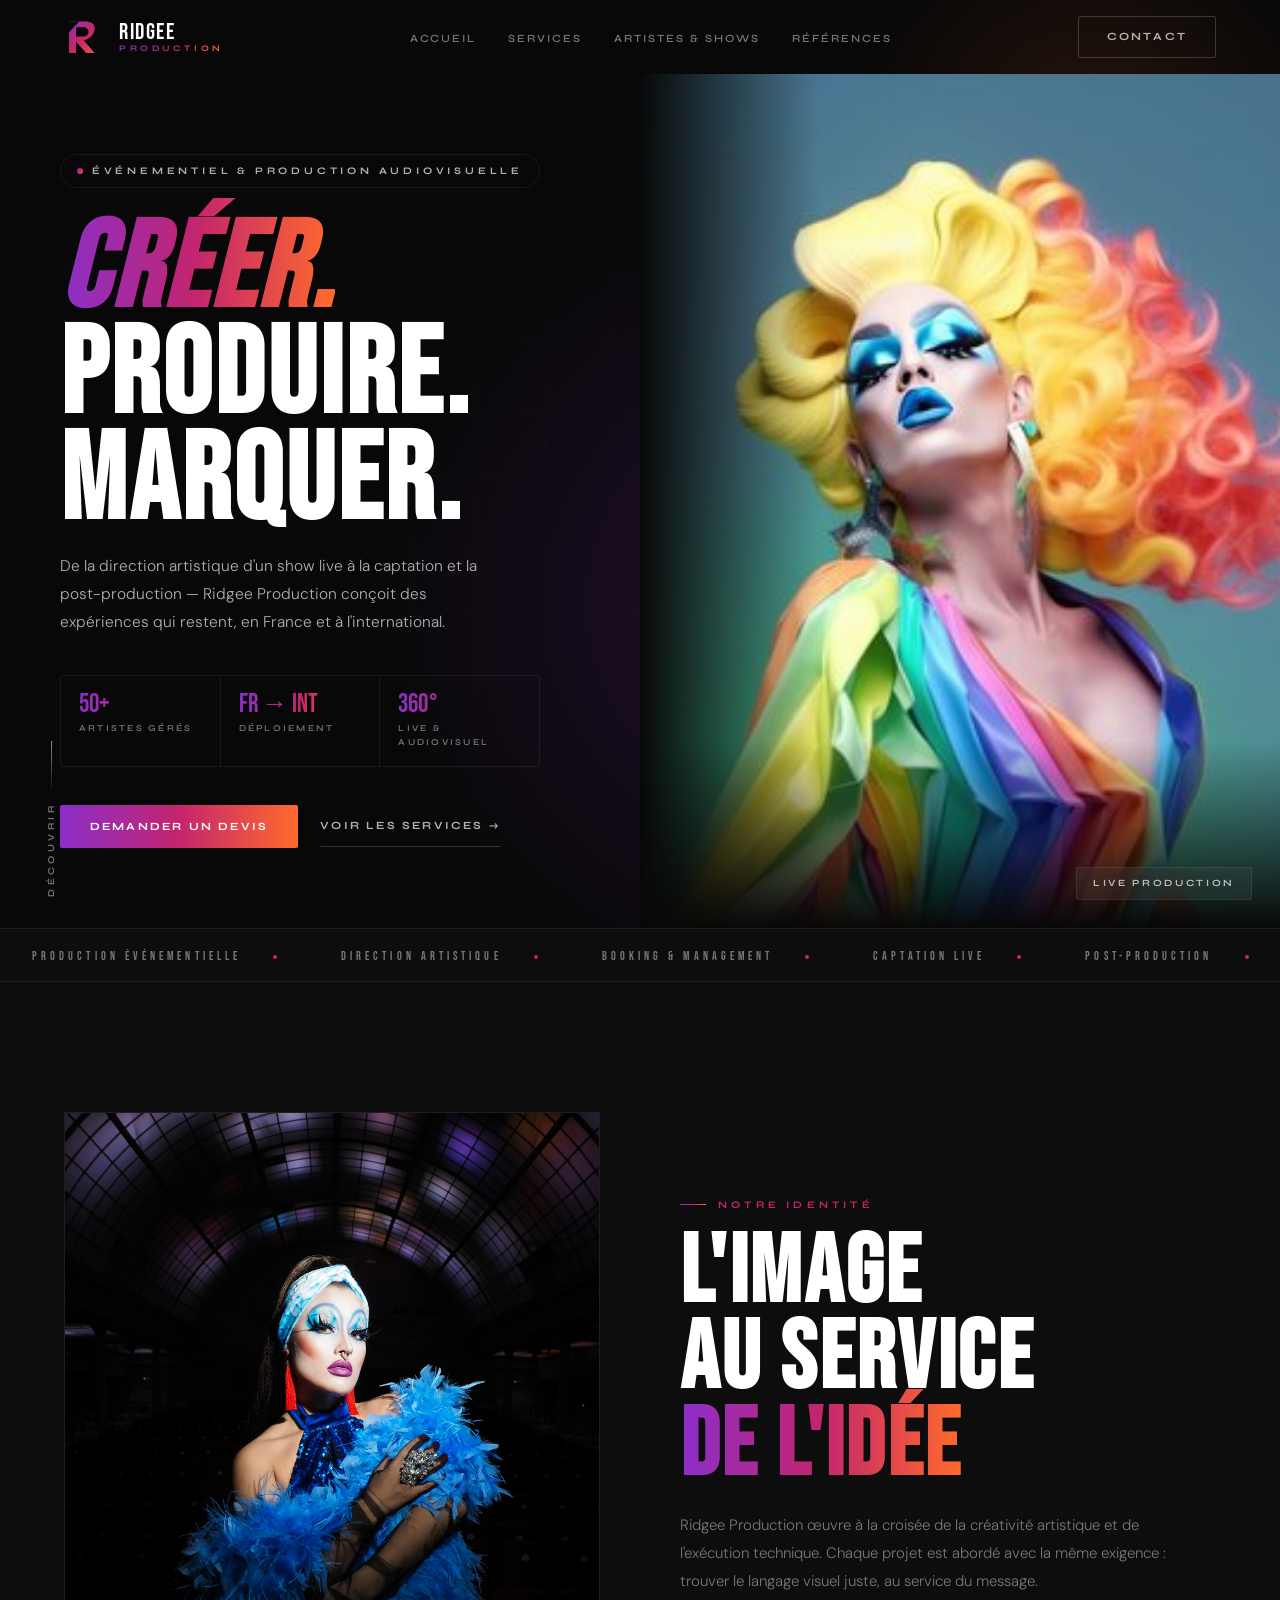
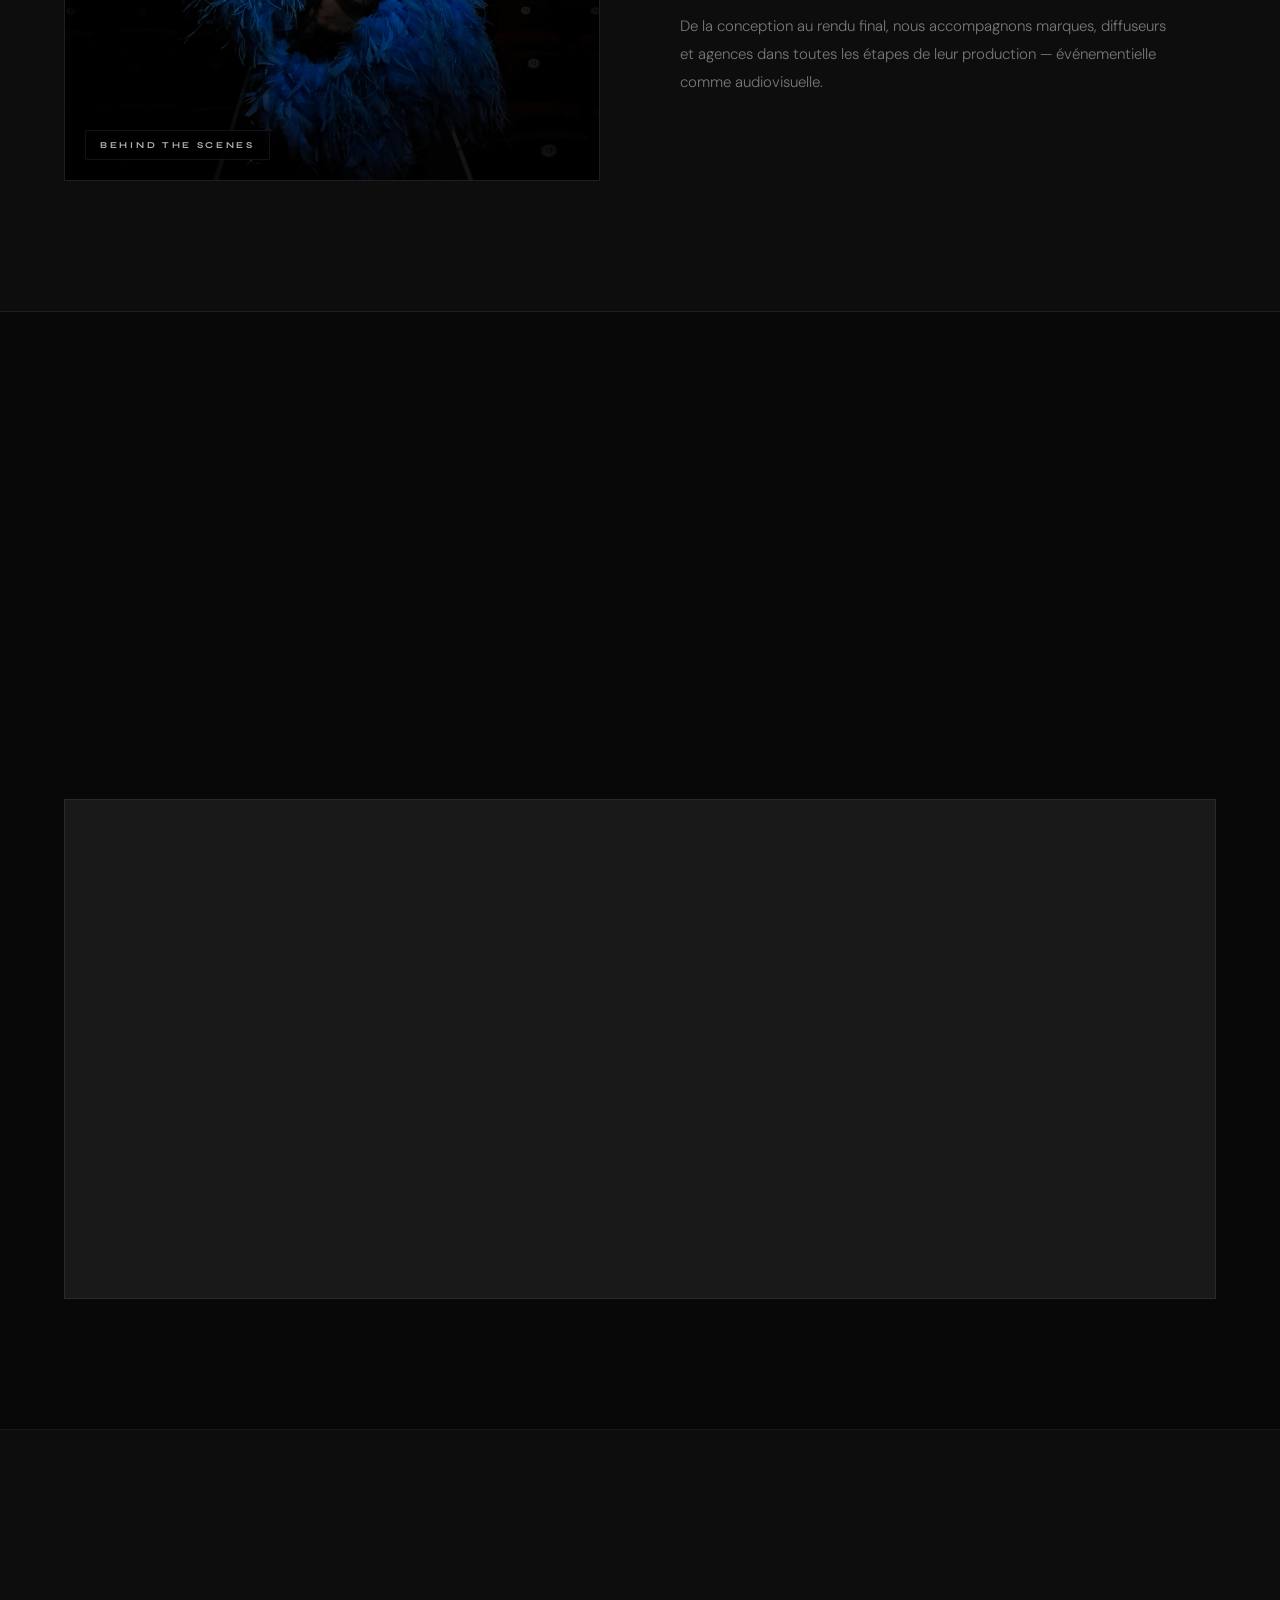
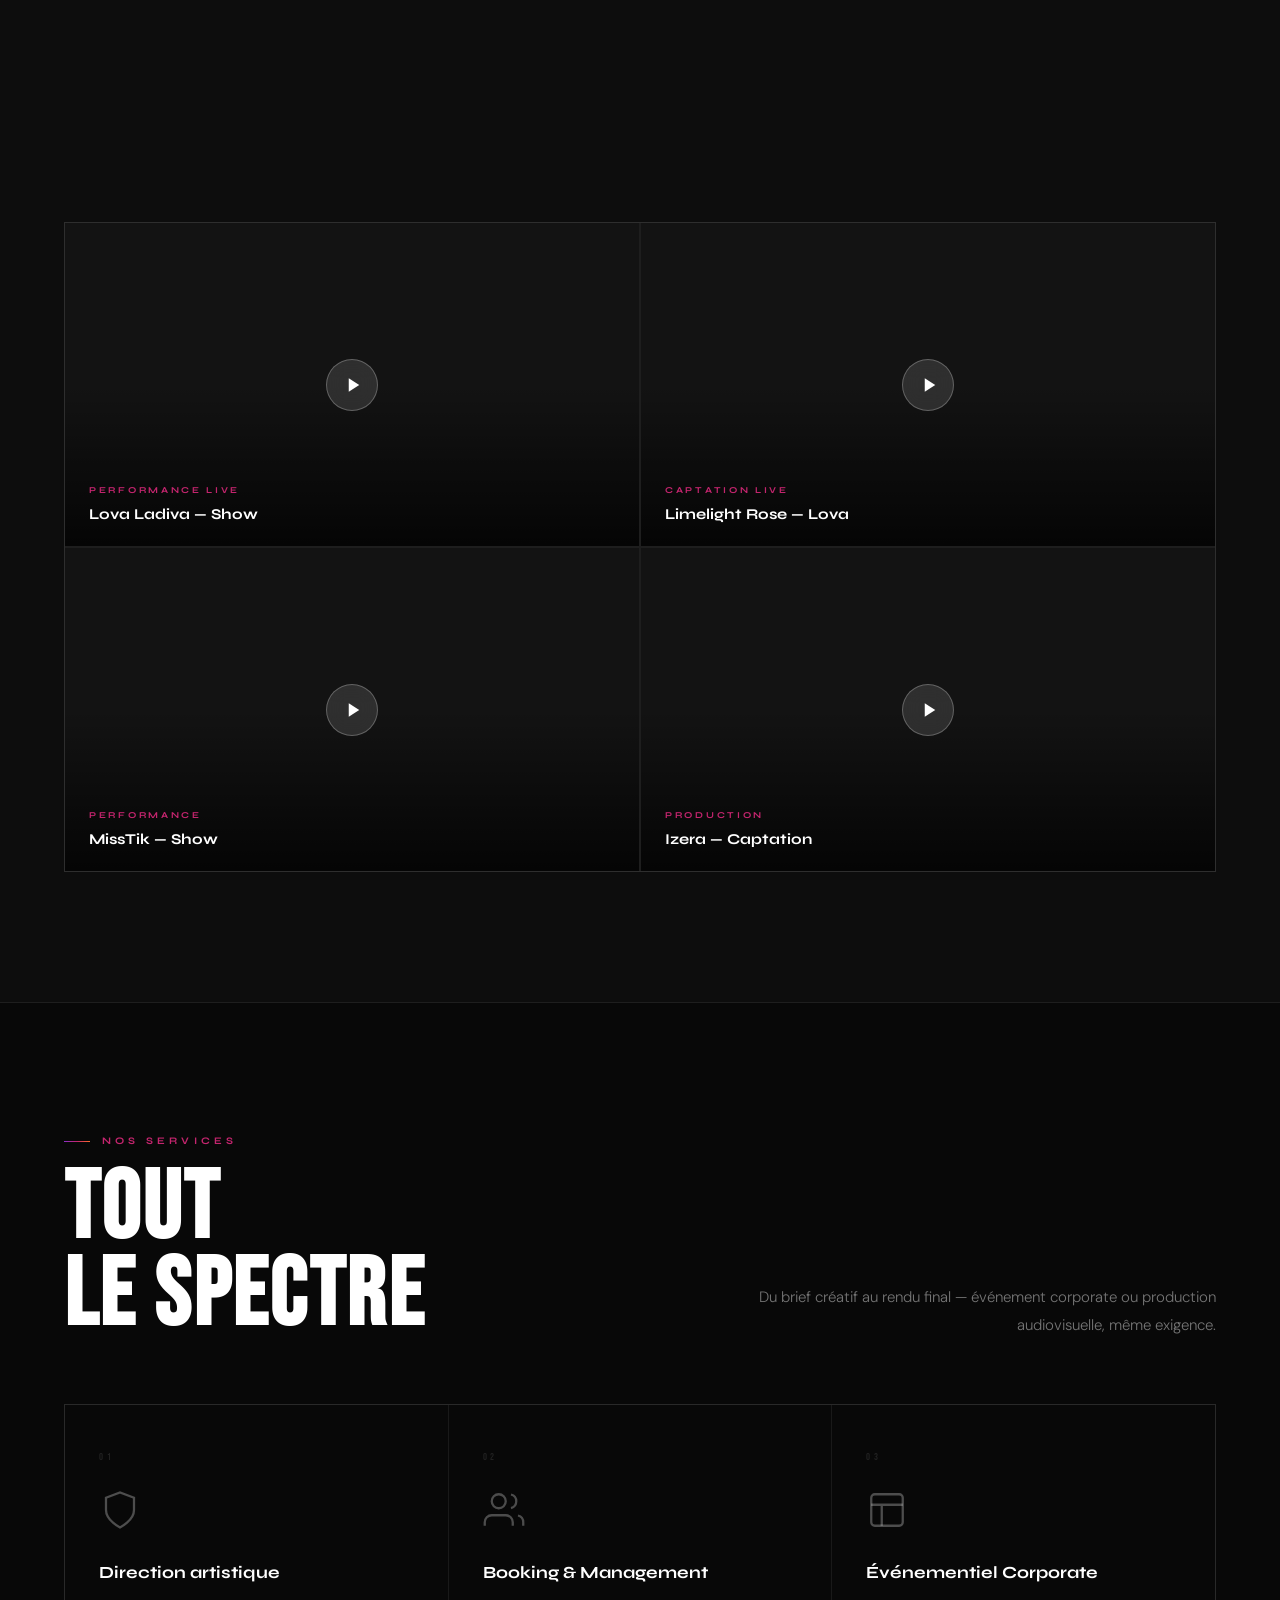
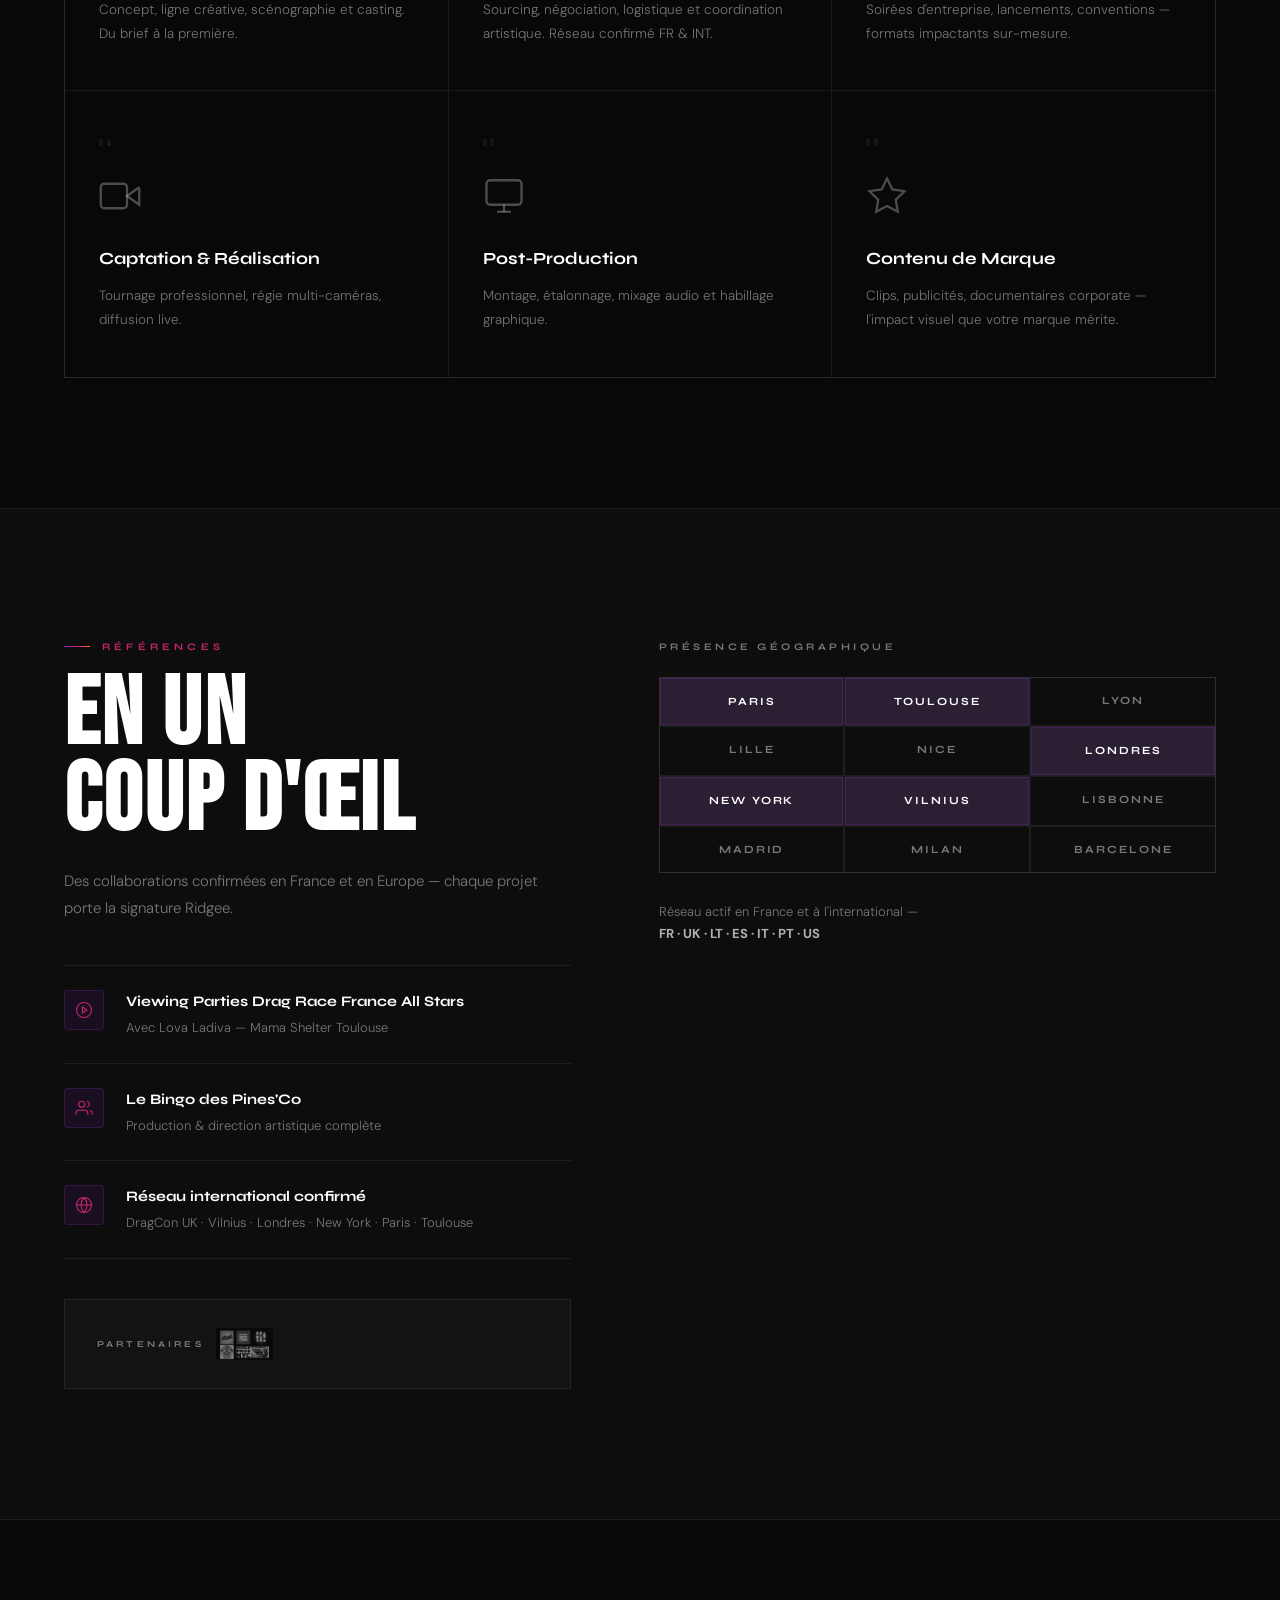
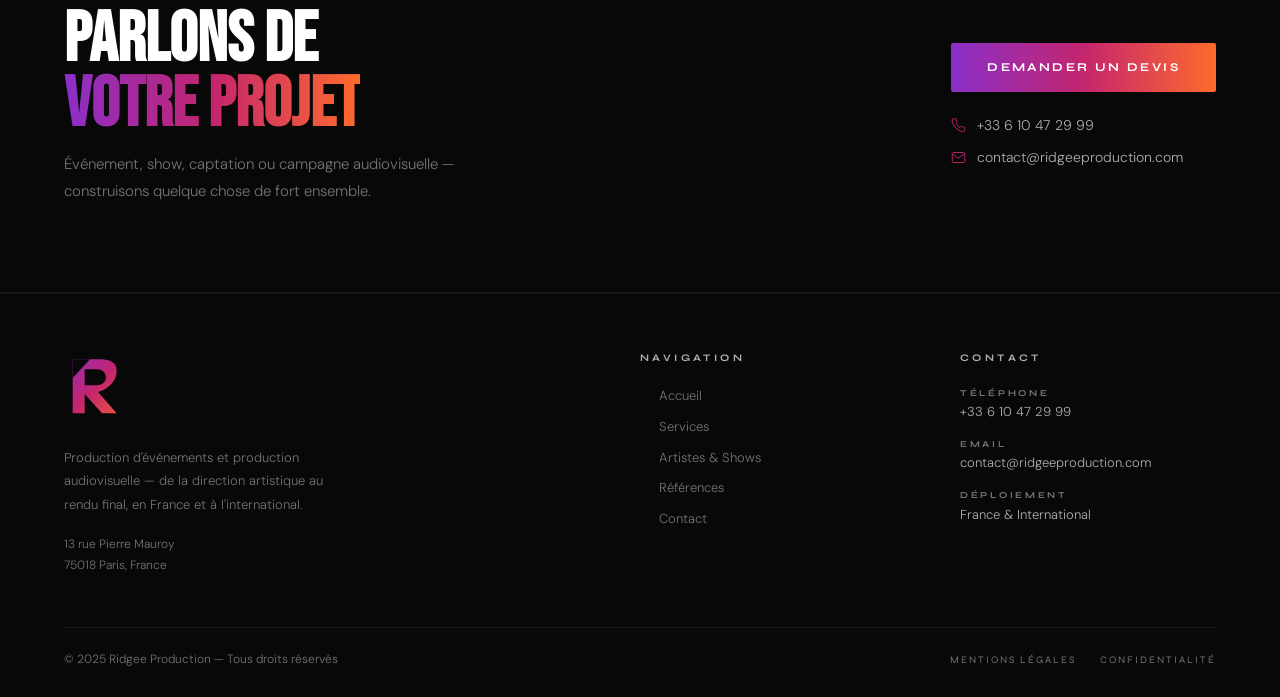
==== commit 09751388: "Update print statement from 'Hello' to 'Goodbye'" ====
--- a/index.html
+++ b/index.html
@@ -8,7 +8,7 @@
   <link rel="icon" href="/logo-ridgee.jpg"/>
   <meta property="og:title" content="Ridgee Production — Événementiel &amp; Audiovisuel"/>
   <meta property="og:description" content="Production d'événements et audiovisuelle — France &amp; International."/>
-  <meta property="og:image" content="/Sabri.jpg"/>
+  <meta property="og:image" content="/Drag-Queen.jpg"/>
   <meta property="og:type" content="website"/>
   <link rel="preconnect" href="https://fonts.googleapis.com"/>
   <link rel="preconnect" href="https://fonts.gstatic.com" crossorigin/>
@@ -16,7 +16,7 @@
 <style>
 :root{
   --bg:#080808;--bg2:#0d0d0d;--bg3:#131313;--card:#191919;
-  --line:rgba(255,255,255,.07);--line2:rgba(255,255,255,.04);
+  --line:rgba(255,255,255,.07);
   --w:#fff;--m:rgba(255,255,255,.44);--m2:rgba(255,255,255,.68);
   --p0:#8B2FC9;--p1:#C4256E;--p2:#FF6B2B;
   --grad:linear-gradient(90deg,var(--p0),var(--p1),var(--p2));
@@ -25,7 +25,7 @@
 *,*::before,*::after{box-sizing:border-box;margin:0;padding:0}
 html{scroll-behavior:smooth}
 body{background:var(--bg);color:var(--w);font-family:'DM Sans',sans-serif;font-weight:300;line-height:1.6;overflow-x:hidden}
-img{display:block;width:100%;height:100%;object-fit:cover}
+img{display:block;max-width:100%;height:auto}
 a{color:inherit;text-decoration:none}
 ul{list-style:none}
 .wrap{max-width:1240px;margin:0 auto;padding:0 44px}
@@ -44,8 +44,10 @@
 .rv{opacity:0;transform:translateY(38px);transition:opacity .75s ease,transform .75s ease}
 .rv.on{opacity:1;transform:translateY(0)}
 .d1{transition-delay:.1s}.d2{transition-delay:.2s}.d3{transition-delay:.3s}.d4{transition-delay:.4s}
+
+/* NAV */
 .header{position:fixed;top:0;left:0;right:0;z-index:500;transition:background .4s,border-color .4s;border-bottom:1px solid transparent}
-.header.scrolled{background:rgba(8,8,8,.92);backdrop-filter:blur(24px) saturate(160%);border-color:var(--line)}
+.header.scrolled{background:rgba(8,8,8,.92);backdrop-filter:blur(24px);border-color:var(--line)}
 .nav{display:flex;align-items:center;justify-content:space-between;height:74px}
 .brand{display:flex;align-items:center;gap:13px;flex-shrink:0}
 .brand-svg{height:42px;width:auto;flex-shrink:0}
@@ -67,35 +69,48 @@
 .mobile-nav a{font-family:'Syne',sans-serif;font-size:14px;font-weight:600;letter-spacing:.15em;text-transform:uppercase;color:var(--m2);padding:14px 0;border-bottom:1px solid var(--line);transition:color .2s}
 .mobile-nav a:hover{color:var(--w)}
 .mobile-nav .mobile-cta{border:none;margin-top:16px;background:var(--grad);color:var(--w);padding:14px 24px;text-align:center;border-radius:2px}
+
+/* HERO */
 .hero{min-height:100vh;padding-top:74px;display:grid;grid-template-columns:1fr 1fr;position:relative;overflow:hidden}
-.hero::before{content:'';position:absolute;inset:0;pointer-events:none;background:radial-gradient(ellipse 55% 70% at 65% 65%,rgba(139,47,201,.22) 0%,transparent 65%),radial-gradient(ellipse 35% 45% at 85% 15%,rgba(255,107,43,.12) 0%,transparent 55%),radial-gradient(ellipse 40% 50% at 20% 80%,rgba(196,37,110,.09) 0%,transparent 60%)}
+.hero::before{content:'';position:absolute;inset:0;pointer-events:none;background:radial-gradient(ellipse 55% 70% at 65% 65%,rgba(139,47,201,.22) 0%,transparent 65%),radial-gradient(ellipse 35% 45% at 85% 15%,rgba(255,107,43,.12) 0%,transparent 55%)}
 .hero-grid{position:absolute;inset:0;pointer-events:none;background-image:linear-gradient(rgba(255,255,255,.02) 1px,transparent 1px),linear-gradient(90deg,rgba(255,255,255,.02) 1px,transparent 1px);background-size:68px 68px;mask-image:radial-gradient(ellipse 75% 75% at 28% 50%,black,transparent 72%)}
 .hero-col{position:relative;z-index:2;display:flex;flex-direction:column;justify-content:center;padding:80px 40px 80px 0;align-self:stretch}
 .hero-badge{display:inline-flex;align-items:center;gap:9px;font-family:'Syne',sans-serif;font-size:10px;font-weight:700;letter-spacing:.38em;text-transform:uppercase;color:var(--m2);border:1px solid var(--line);padding:8px 16px;border-radius:100px;margin-bottom:30px;width:fit-content;opacity:0;transform:translateY(18px);animation:fadeUp .8s ease forwards .1s}
 .hero-badge-dot{width:6px;height:6px;border-radius:50%;background:var(--grad135);flex-shrink:0}
 .hero-h1{font-family:'Bebas Neue',sans-serif;font-size:clamp(70px,9.5vw,136px);line-height:.87;letter-spacing:.025em;color:var(--w);margin-bottom:18px;opacity:0;transform:translateY(28px);animation:fadeUp .9s ease forwards .25s}
 .hero-lead{font-size:15.5px;color:var(--m2);line-height:1.8;max-width:450px;margin-bottom:38px;opacity:0;transform:translateY(20px);animation:fadeUp .8s ease forwards .44s}
-.hero-kpis{display:flex;gap:0;border:1px solid var(--line);border-radius:3px;overflow:hidden;margin-bottom:38px;opacity:0;transform:translateY(18px);animation:fadeUp .8s ease forwards .58s}
+.hero-kpis{display:flex;border:1px solid var(--line);border-radius:3px;overflow:hidden;margin-bottom:38px;opacity:0;transform:translateY(18px);animation:fadeUp .8s ease forwards .58s}
 .kpi-box{flex:1;padding:16px 18px;border-right:1px solid var(--line)}
 .kpi-box:last-child{border-right:none}
-.kpi-val{font-family:'Bebas Neue',sans-serif;font-size:26px;letter-spacing:.03em;line-height:1;background:var(--grad);-webkit-background-clip:text;-webkit-text-fill-color:transparent;background-clip:text}
+.kpi-val{font-family:'Bebas Neue',sans-serif;font-size:26px;line-height:1;background:var(--grad);-webkit-background-clip:text;-webkit-text-fill-color:transparent;background-clip:text}
 .kpi-lbl{font-family:'Syne',sans-serif;font-size:9px;font-weight:600;letter-spacing:.25em;text-transform:uppercase;color:var(--m);margin-top:3px}
 .hero-actions{display:flex;align-items:center;gap:22px;opacity:0;transform:translateY(18px);animation:fadeUp .8s ease forwards .72s}
 .hero-img-col{position:relative;min-height:600px;overflow:hidden}
-.hero-img-col img{position:absolute;inset:0;object-position:top center}
+.hero-img-col img{position:absolute;inset:0;width:100%;height:100%;object-fit:cover;object-position:top center}
 .hero-img-overlay{position:absolute;inset:0;background:linear-gradient(to right,var(--bg) 0%,transparent 28%),linear-gradient(to top,var(--bg) 0%,transparent 22%)}
 .hero-img-tag{position:absolute;bottom:28px;right:28px;z-index:2;font-family:'Syne',sans-serif;font-size:9.5px;font-weight:700;letter-spacing:.28em;text-transform:uppercase;color:var(--m2);background:rgba(255,255,255,.05);backdrop-filter:blur(14px);border:1px solid var(--line);padding:8px 16px;border-radius:2px}
 .hero-scroll{position:absolute;bottom:32px;left:44px;z-index:3;display:flex;flex-direction:column;align-items:center;gap:10px;opacity:0;animation:fadeUp .8s ease forwards 1.1s}
 .scroll-line{width:1px;height:52px;background:linear-gradient(to bottom,rgba(255,255,255,.55),transparent);animation:scrollPulse 2s ease-in-out infinite}
 .scroll-lbl{font-family:'Syne',sans-serif;font-size:9px;font-weight:700;letter-spacing:.38em;text-transform:uppercase;color:var(--m);writing-mode:vertical-rl;transform:rotate(180deg)}
+
+/* TICKER */
 .ticker{background:var(--bg2);border-top:1px solid var(--line);border-bottom:1px solid var(--line);overflow:hidden;padding:13px 0}
 .ticker-track{display:inline-flex;white-space:nowrap;animation:tickerMove 35s linear infinite}
 .ticker-item{font-family:'Bebas Neue',sans-serif;font-size:12px;letter-spacing:.34em;text-transform:uppercase;color:var(--m);padding:0 32px;display:inline-flex;align-items:center;gap:32px}
 .ticker-dot{width:4px;height:4px;border-radius:50%;background:var(--p1);flex-shrink:0}
-.expertise{background:var(--bg2);border-bottom:1px solid var(--line);padding:130px 0}
+
+/* ABOUT */
+.about{background:var(--bg2);padding:130px 0;border-bottom:1px solid var(--line)}
+.about-inner{display:grid;grid-template-columns:1fr 1fr;gap:80px;align-items:center}
+.about-img{position:relative;overflow:hidden;border:1px solid var(--line)}
+.about-img img{width:100%;height:100%;object-fit:cover;display:block;aspect-ratio:4/5}
+.about-img-tag{position:absolute;bottom:20px;left:20px;font-family:'Syne',sans-serif;font-size:9px;font-weight:700;letter-spacing:.3em;text-transform:uppercase;color:var(--m2);background:rgba(0,0,0,.6);backdrop-filter:blur(12px);border:1px solid var(--line);padding:7px 14px;border-radius:2px}
+
+/* EXPERTISE */
+.expertise{background:var(--bg);border-bottom:1px solid var(--line);padding:130px 0}
 .expertise-intro{margin-bottom:72px}
 .expertise-grid{display:grid;grid-template-columns:1fr 1fr;gap:2px;background:var(--line);border:1px solid var(--line)}
-.pillar{background:var(--bg2);padding:56px 48px;position:relative;overflow:hidden;transition:background .35s}
+.pillar{background:var(--bg);padding:56px 48px;position:relative;overflow:hidden;transition:background .35s}
 .pillar::before{content:'';position:absolute;top:0;left:0;right:0;height:3px;background:var(--grad);transform:scaleX(0);transform-origin:left;transition:transform .45s ease}
 .pillar:hover{background:var(--bg3)}
 .pillar:hover::before{transform:scaleX(1)}
@@ -107,6 +122,31 @@
 .pillar-list{display:flex;flex-direction:column;gap:9px}
 .pillar-list li{display:flex;align-items:center;gap:11px;font-size:13px;color:var(--m2)}
 .pillar-list li::before{content:'';display:block;width:14px;height:1px;background:var(--grad);flex-shrink:0}
+
+/* VIDEOS */
+.videos{background:var(--bg2);padding:130px 0;border-bottom:1px solid var(--line)}
+.videos-hd{margin-bottom:56px}
+.videos-grid{display:grid;grid-template-columns:repeat(2,1fr);gap:2px;background:var(--line);border:1px solid var(--line)}
+.video-item{position:relative;overflow:hidden;background:var(--bg3);aspect-ratio:16/9;cursor:pointer}
+.video-item video{width:100%;height:100%;object-fit:cover;display:block;transition:transform .5s ease}
+.video-item:hover video{transform:scale(1.03)}
+.video-overlay{position:absolute;inset:0;background:linear-gradient(to top,rgba(0,0,0,.75) 0%,transparent 50%);opacity:1;transition:opacity .3s}
+.video-play{position:absolute;top:50%;left:50%;transform:translate(-50%,-50%);width:52px;height:52px;border-radius:50%;background:rgba(255,255,255,.12);backdrop-filter:blur(10px);border:1px solid rgba(255,255,255,.25);display:flex;align-items:center;justify-content:center;transition:background .3s,transform .3s}
+.video-item:hover .video-play{background:rgba(196,37,110,.5);transform:translate(-50%,-50%) scale(1.1)}
+.video-play svg{width:18px;height:18px;color:white;margin-left:3px}
+.video-info{position:absolute;bottom:0;left:0;right:0;padding:20px 24px}
+.video-tag{font-family:'Syne',sans-serif;font-size:9px;font-weight:700;letter-spacing:.3em;text-transform:uppercase;color:var(--p1);margin-bottom:5px}
+.video-title{font-family:'Syne',sans-serif;font-size:15px;font-weight:700;color:var(--w)}
+
+/* MODAL VIDEO */
+.modal{display:none;position:fixed;inset:0;z-index:1000;background:rgba(0,0,0,.92);backdrop-filter:blur(20px);align-items:center;justify-content:center}
+.modal.open{display:flex}
+.modal-inner{position:relative;width:90%;max-width:960px}
+.modal-inner video{width:100%;border-radius:2px;display:block}
+.modal-close{position:absolute;top:-44px;right:0;background:none;border:none;color:var(--m2);font-size:28px;cursor:pointer;line-height:1;transition:color .2s}
+.modal-close:hover{color:var(--w)}
+
+/* SERVICES */
 .services{background:var(--bg);padding:130px 0}
 .services-hd{display:flex;align-items:flex-end;justify-content:space-between;margin-bottom:64px;gap:32px}
 .services-grid{display:grid;grid-template-columns:repeat(3,1fr);gap:1px;background:var(--line);border:1px solid var(--line)}
@@ -119,20 +159,32 @@
 .svc:hover .svc-ico{color:var(--p1)}
 .svc-name{font-family:'Syne',sans-serif;font-size:17px;font-weight:700;color:var(--w);margin-bottom:12px}
 .svc-desc{font-size:13.5px;color:var(--m);line-height:1.8}
+
+/* REFS */
 .refs{background:var(--bg2);border-top:1px solid var(--line);border-bottom:1px solid var(--line);padding:130px 0}
 .refs-inner{display:grid;grid-template-columns:1fr 1.1fr;gap:88px;align-items:start}
-.refs-highlights{display:flex;flex-direction:column;gap:0;margin-top:42px}
+.refs-highlights{display:flex;flex-direction:column;margin-top:42px}
 .ref-item{display:flex;align-items:flex-start;gap:22px;padding:24px 0;border-bottom:1px solid var(--line)}
 .ref-item:first-child{border-top:1px solid var(--line)}
 .ref-ico{width:40px;height:40px;flex-shrink:0;background:rgba(139,47,201,.1);border:1px solid rgba(139,47,201,.22);border-radius:4px;display:flex;align-items:center;justify-content:center;color:var(--p1)}
 .ref-title{font-family:'Syne',sans-serif;font-size:14.5px;font-weight:700;color:var(--w);margin-bottom:4px}
 .ref-sub{font-size:13px;color:var(--m);line-height:1.65}
+
+/* CLIENTS LOGOS */
+.clients-logo-row{margin-top:40px;padding:28px 32px;background:var(--bg3);border:1px solid var(--line);display:flex;align-items:center;gap:12px}
+.clients-logo-label{font-family:'Syne',sans-serif;font-size:9px;font-weight:700;letter-spacing:.35em;text-transform:uppercase;color:var(--m);white-space:nowrap}
+.clients-logo-img{height:32px;width:auto;object-fit:contain;opacity:.5;filter:grayscale(1);transition:.3s}
+.clients-logo-img:hover{opacity:1;filter:grayscale(0)}
+
+/* GEO */
 .geo-label{font-family:'Syne',sans-serif;font-size:10px;font-weight:700;letter-spacing:.35em;text-transform:uppercase;color:var(--m);margin-bottom:22px}
 .geo-grid{display:grid;grid-template-columns:repeat(3,1fr);gap:2px;background:var(--line);border:1px solid var(--line);margin-bottom:28px}
 .geo-city{background:var(--bg2);padding:14px 16px;font-family:'Syne',sans-serif;font-size:11px;font-weight:700;letter-spacing:.18em;text-transform:uppercase;color:var(--m);text-align:center;transition:.25s;cursor:default}
 .geo-city:hover{background:rgba(196,37,110,.1);color:var(--w)}
 .geo-city.hot{background:rgba(139,47,201,.12);border:1px solid rgba(139,47,201,.28);color:var(--w)}
 .geo-note{font-size:13px;color:var(--m);line-height:1.7}
+
+/* CTA BAND */
 .cta-band{background:var(--bg);border-bottom:1px solid var(--line);padding:88px 0}
 .cta-band-inner{display:flex;align-items:center;justify-content:space-between;gap:48px}
 .cta-band-title{font-family:'Bebas Neue',sans-serif;font-size:clamp(40px,5.5vw,76px);line-height:.92;color:var(--w)}
@@ -142,9 +194,10 @@
 .contact-line svg{width:15px;height:15px;flex-shrink:0;color:var(--p1)}
 .contact-line a{transition:color .2s}
 .contact-line a:hover{color:var(--w)}
+
+/* FOOTER */
 footer{background:var(--bg);border-top:1px solid var(--line);padding:56px 0 28px}
 .footer-top{display:grid;grid-template-columns:2fr 1fr 1fr;gap:64px;margin-bottom:52px}
-.footer-logo{margin-bottom:16px}
 .footer-desc{font-size:13px;color:var(--m);line-height:1.82;max-width:290px;margin-bottom:18px}
 .footer-address{font-size:12px;color:var(--m);line-height:1.7;font-style:normal}
 .footer-col-title{font-family:'Syne',sans-serif;font-size:10px;font-weight:700;letter-spacing:.34em;text-transform:uppercase;color:var(--m2);margin-bottom:20px}
@@ -160,19 +213,24 @@
 .fci-val a{transition:color .2s}
 .fci-val a:hover{color:var(--w)}
 .footer-bottom{border-top:1px solid var(--line);padding-top:22px;display:flex;align-items:center;justify-content:space-between}
-.footer-copy{font-size:12px;color:var(--m);letter-spacing:.04em}
+.footer-copy{font-size:12px;color:var(--m)}
 .footer-legal{display:flex;gap:24px}
 .footer-legal a{font-family:'Syne',sans-serif;font-size:10px;letter-spacing:.2em;text-transform:uppercase;color:var(--m);transition:color .2s}
 .footer-legal a:hover{color:var(--w)}
+
 @keyframes fadeUp{to{opacity:1;transform:translateY(0)}}
 @keyframes tickerMove{from{transform:translateX(0)}to{transform:translateX(-50%)}}
 @keyframes scrollPulse{0%,100%{opacity:.4}50%{opacity:1}}
+
 @media(max-width:1024px){
   .hero{grid-template-columns:1fr}
   .hero-img-col{display:none}
   .hero-col{padding:60px 0}
   .hero-scroll{display:none}
+  .about-inner{grid-template-columns:1fr}
+  .about-img{display:none}
   .expertise-grid{grid-template-columns:1fr}
+  .videos-grid{grid-template-columns:1fr}
   .refs-inner{grid-template-columns:1fr;gap:52px}
   .footer-top{grid-template-columns:1fr 1fr;gap:44px}
 }
@@ -193,6 +251,8 @@
 </style>
 </head>
 <body>
+
+<!-- NAV -->
 <header class="header" id="hdr">
   <div class="wrap nav">
     <a href="/" class="brand" aria-label="Ridgee Production — Accueil">
@@ -218,7 +278,6 @@
         <li><a href="/services.html">Services</a></li>
         <li><a href="/artistes.html">Artistes &amp; Shows</a></li>
         <li><a href="/references.html">Références</a></li>
-        <li><a href="/a-propos.html">À propos</a></li>
       </ul>
     </nav>
     <a href="/contact.html" class="btn btn-border">Contact</a>
@@ -231,39 +290,23 @@
     <a href="/services.html">Services</a>
     <a href="/artistes.html">Artistes &amp; Shows</a>
     <a href="/references.html">Références</a>
-    <a href="/a-propos.html">À propos</a>
     <a href="/contact.html" class="mobile-cta">Contact</a>
   </div>
 </header>
+
 <main>
+
+<!-- HERO -->
 <section class="hero">
   <div class="hero-grid"></div>
   <div class="hero-col wrap">
-    <div class="hero-badge">
-      <span class="hero-badge-dot"></span>
-      Événementiel &amp; Production Audiovisuelle
-    </div>
-    <h1 class="hero-h1">
-      <em class="grad-txt">CRÉER.</em><br/>
-      PRODUIRE.<br/>
-      MARQUER.
-    </h1>
-    <p class="hero-lead">
-      De la direction artistique d'un show live à la captation et la post-production — Ridgee Production conçoit des expériences qui restent, en France et à l'international.
-    </p>
+    <div class="hero-badge"><span class="hero-badge-dot"></span>Événementiel &amp; Production Audiovisuelle</div>
+    <h1 class="hero-h1"><em class="grad-txt">CRÉER.</em><br/>PRODUIRE.<br/>MARQUER.</h1>
+    <p class="hero-lead">De la direction artistique d'un show live à la captation et la post-production — Ridgee Production conçoit des expériences qui restent, en France et à l'international.</p>
     <div class="hero-kpis">
-      <div class="kpi-box">
-        <div class="kpi-val">50+</div>
-        <div class="kpi-lbl">Artistes gérés</div>
-      </div>
-      <div class="kpi-box">
-        <div class="kpi-val">FR → INT</div>
-        <div class="kpi-lbl">Déploiement</div>
-      </div>
-      <div class="kpi-box">
-        <div class="kpi-val">360°</div>
-        <div class="kpi-lbl">Live &amp; Audiovisuel</div>
-      </div>
+      <div class="kpi-box"><div class="kpi-val">50+</div><div class="kpi-lbl">Artistes gérés</div></div>
+      <div class="kpi-box"><div class="kpi-val">FR → INT</div><div class="kpi-lbl">Déploiement</div></div>
+      <div class="kpi-box"><div class="kpi-val">360°</div><div class="kpi-lbl">Live &amp; Audiovisuel</div></div>
     </div>
     <div class="hero-actions">
       <a href="/contact.html" class="btn btn-fill">Demander un devis</a>
@@ -275,11 +318,10 @@
     <div class="hero-img-overlay"></div>
     <span class="hero-img-tag">Live Production</span>
   </div>
-  <div class="hero-scroll">
-    <div class="scroll-line"></div>
-    <span class="scroll-lbl">Découvrir</span>
-  </div>
+  <div class="hero-scroll"><div class="scroll-line"></div><span class="scroll-lbl">Découvrir</span></div>
 </section>
+
+<!-- TICKER -->
 <div class="ticker" aria-hidden="true">
   <div class="ticker-track">
     <span class="ticker-item">Production événementielle <span class="ticker-dot"></span></span>
@@ -300,23 +342,39 @@
     <span class="ticker-item">Color grading <span class="ticker-dot"></span></span>
   </div>
 </div>
+
+<!-- ABOUT -->
+<section class="about">
+  <div class="wrap">
+    <div class="about-inner">
+      <div class="about-img rv">
+        <img src="/Accueil.jpg" alt="Ridgee Production"/>
+        <span class="about-img-tag">Behind the scenes</span>
+      </div>
+      <div>
+        <p class="eyebrow rv">Notre identité</p>
+        <h2 class="display rv d1">L'IMAGE<br/>AU SERVICE<br/><span class="grad-txt">DE L'IDÉE</span></h2>
+        <p class="body-p rv d2">Ridgee Production œuvre à la croisée de la créativité artistique et de l'exécution technique. Chaque projet est abordé avec la même exigence : trouver le langage visuel juste, au service du message.</p>
+        <p class="body-p rv d3" style="margin-top:18px">De la conception au rendu final, nous accompagnons marques, diffuseurs et agences dans toutes les étapes de leur production — événementielle comme audiovisuelle.</p>
+      </div>
+    </div>
+  </div>
+</section>
+
+<!-- EXPERTISE -->
 <section class="expertise">
   <div class="wrap">
     <div class="expertise-intro rv">
       <p class="eyebrow">Ce que nous faisons</p>
       <h2 class="display">DEUX EXPERTISES,<br/><span class="grad-txt">UNE VISION</span></h2>
-      <p class="body-p">Ridgee Production intervient sur deux axes complémentaires : la production d'événements live et le contenu audiovisuel. Un seul interlocuteur pour concevoir, produire et diffuser.</p>
+      <p class="body-p">Un seul interlocuteur pour concevoir, produire et diffuser — en événementiel comme en audiovisuel.</p>
     </div>
     <div class="expertise-grid">
       <div class="pillar rv d1">
         <span class="pillar-ghost">01</span>
-        <svg class="pillar-icon" viewBox="0 0 24 24" fill="none" stroke="currentColor" stroke-width="1.3">
-          <path d="M17 21v-2a4 4 0 0 0-4-4H5a4 4 0 0 0-4 4v2"/>
-          <circle cx="9" cy="7" r="4"/>
-          <path d="M23 21v-2a4 4 0 0 0-3-3.87M16 3.13a4 4 0 0 1 0 7.75"/>
-        </svg>
+        <svg class="pillar-icon" viewBox="0 0 24 24" fill="none" stroke="currentColor" stroke-width="1.3"><path d="M17 21v-2a4 4 0 0 0-4-4H5a4 4 0 0 0-4 4v2"/><circle cx="9" cy="7" r="4"/><path d="M23 21v-2a4 4 0 0 0-3-3.87M16 3.13a4 4 0 0 1 0 7.75"/></svg>
         <h3 class="pillar-title">Production Événementielle</h3>
-        <p class="pillar-desc">De l'idée à la première, nous concevons et produisons des shows, soirées corporate et événements live qui créent de l'émotion. Direction artistique complète, booking d'artistes confirmés, logistique maîtrisée.</p>
+        <p class="pillar-desc">De l'idée à la première — shows, soirées corporate, événements live. Direction artistique complète, booking d'artistes confirmés, logistique maîtrisée.</p>
         <ul class="pillar-list">
           <li>Direction artistique &amp; scénographie</li>
           <li>Booking &amp; management d'artistes</li>
@@ -327,12 +385,9 @@
       </div>
       <div class="pillar rv d2">
         <span class="pillar-ghost">02</span>
-        <svg class="pillar-icon" viewBox="0 0 24 24" fill="none" stroke="currentColor" stroke-width="1.3">
-          <rect x="2" y="7" width="20" height="15" rx="1"/>
-          <polyline points="17 2 12 7 7 2"/>
-        </svg>
+        <svg class="pillar-icon" viewBox="0 0 24 24" fill="none" stroke="currentColor" stroke-width="1.3"><rect x="2" y="7" width="20" height="15" rx="1"/><polyline points="17 2 12 7 7 2"/></svg>
         <h3 class="pillar-title">Production Audiovisuelle</h3>
-        <p class="pillar-desc">Captation, réalisation et post-production de vos contenus. Clips, documentaires, captations live, émissions — nous traduisons visuellement chaque projet avec exigence et créativité.</p>
+        <p class="pillar-desc">Captation, réalisation et post-production. Clips, documentaires, émissions — nous traduisons visuellement chaque projet avec exigence et créativité.</p>
         <ul class="pillar-list">
           <li>Captation multi-caméras &amp; régie live</li>
           <li>Réalisation de clips &amp; contenus de marque</li>
@@ -344,6 +399,69 @@
     </div>
   </div>
 </section>
+
+<!-- VIDEOS -->
+<section class="videos">
+  <div class="wrap">
+    <div class="videos-hd rv">
+      <p class="eyebrow">Nos réalisations</p>
+      <h2 class="display">LE TRAVAIL<br/><span class="grad-txt">PARLE</span></h2>
+    </div>
+    <div class="videos-grid rv d1">
+
+      <div class="video-item" onclick="openModal('/Lova.mp4')">
+        <video src="/Lova.mp4" muted loop playsinline preload="metadata"></video>
+        <div class="video-overlay"></div>
+        <div class="video-play"><svg viewBox="0 0 24 24" fill="currentColor"><polygon points="5 3 19 12 5 21 5 3"/></svg></div>
+        <div class="video-info">
+          <div class="video-tag">Performance Live</div>
+          <div class="video-title">Lova Ladiva — Show</div>
+        </div>
+      </div>
+
+      <div class="video-item" onclick="openModal('/perf_limelight_rose_lova.mp4')">
+        <video src="/perf_limelight_rose_lova.mp4" muted loop playsinline preload="metadata"></video>
+        <div class="video-overlay"></div>
+        <div class="video-play"><svg viewBox="0 0 24 24" fill="currentColor"><polygon points="5 3 19 12 5 21 5 3"/></svg></div>
+        <div class="video-info">
+          <div class="video-tag">Captation Live</div>
+          <div class="video-title">Limelight Rose — Lova</div>
+        </div>
+      </div>
+
+      <div class="video-item" onclick="openModal('/MissTik.mp4')">
+        <video src="/MissTik.mp4" muted loop playsinline preload="metadata"></video>
+        <div class="video-overlay"></div>
+        <div class="video-play"><svg viewBox="0 0 24 24" fill="currentColor"><polygon points="5 3 19 12 5 21 5 3"/></svg></div>
+        <div class="video-info">
+          <div class="video-tag">Performance</div>
+          <div class="video-title">MissTik — Show</div>
+        </div>
+      </div>
+
+      <div class="video-item" onclick="openModal('/Izera.mp4')">
+        <video src="/Izera.mp4" muted loop playsinline preload="metadata"></video>
+        <div class="video-overlay"></div>
+        <div class="video-play"><svg viewBox="0 0 24 24" fill="currentColor"><polygon points="5 3 19 12 5 21 5 3"/></svg></div>
+        <div class="video-info">
+          <div class="video-tag">Production</div>
+          <div class="video-title">Izera — Captation</div>
+        </div>
+      </div>
+
+    </div>
+  </div>
+</section>
+
+<!-- MODAL -->
+<div class="modal" id="modal" onclick="closeModal(event)">
+  <div class="modal-inner">
+    <button class="modal-close" onclick="closeModal()">&times;</button>
+    <video id="modalVideo" controls playsinline style="width:100%;border-radius:2px"></video>
+  </div>
+</div>
+
+<!-- SERVICES -->
 <section class="services">
   <div class="wrap">
     <div class="services-hd">
@@ -351,55 +469,57 @@
         <p class="eyebrow">Nos services</p>
         <h2 class="display" style="margin-bottom:0">TOUT<br/>LE SPECTRE</h2>
       </div>
-      <p class="body-p rv d2" style="text-align:right">Du brief créatif au rendu final — chaque projet est traité avec la même exigence, qu'il s'agisse d'un événement corporate ou d'une production audiovisuelle.</p>
+      <p class="body-p rv d2" style="text-align:right">Du brief créatif au rendu final — événement corporate ou production audiovisuelle, même exigence.</p>
     </div>
     <div class="services-grid rv d1">
       <div class="svc">
         <div class="svc-num">01</div>
         <svg class="svc-ico" viewBox="0 0 24 24" fill="none" stroke="currentColor" stroke-width="1.3"><path d="M12 22s8-4 8-10V5l-8-3-8 3v7c0 6 8 10 8 10z"/></svg>
         <div class="svc-name">Direction artistique</div>
-        <p class="svc-desc">Concept, ligne créative, scénographie et casting. Nous définissons l'ADN visuel et artistique de chaque production, du brief à la première.</p>
+        <p class="svc-desc">Concept, ligne créative, scénographie et casting. Du brief à la première.</p>
       </div>
       <div class="svc">
         <div class="svc-num">02</div>
         <svg class="svc-ico" viewBox="0 0 24 24" fill="none" stroke="currentColor" stroke-width="1.3"><path d="M17 21v-2a4 4 0 0 0-4-4H5a4 4 0 0 0-4 4v2"/><circle cx="9" cy="7" r="4"/><path d="M23 21v-2a4 4 0 0 0-3-3.87M16 3.13a4 4 0 0 1 0 7.75"/></svg>
         <div class="svc-name">Booking &amp; Management</div>
-        <p class="svc-desc">Sourcing, négociation, logistique et coordination artistique. Réseau d'artistes confirmés en France et à l'international.</p>
+        <p class="svc-desc">Sourcing, négociation, logistique et coordination artistique. Réseau confirmé FR &amp; INT.</p>
       </div>
       <div class="svc">
         <div class="svc-num">03</div>
         <svg class="svc-ico" viewBox="0 0 24 24" fill="none" stroke="currentColor" stroke-width="1.3"><rect x="3" y="3" width="18" height="18" rx="2"/><path d="M3 9h18M9 21V9"/></svg>
         <div class="svc-name">Événementiel Corporate</div>
-        <p class="svc-desc">Soirées d'entreprise, lancements de produit, conventions — des formats impactants pensés pour votre image et vos objectifs.</p>
+        <p class="svc-desc">Soirées d'entreprise, lancements, conventions — formats impactants sur-mesure.</p>
       </div>
       <div class="svc">
         <div class="svc-num">04</div>
         <svg class="svc-ico" viewBox="0 0 24 24" fill="none" stroke="currentColor" stroke-width="1.3"><polyline points="23 7 16 12 23 17 23 7"/><rect x="1" y="5" width="15" height="14" rx="2"/></svg>
         <div class="svc-name">Captation &amp; Réalisation</div>
-        <p class="svc-desc">Tournage professionnel, régie multi-caméras, diffusion live. De l'émission de plateau au reportage de terrain.</p>
+        <p class="svc-desc">Tournage professionnel, régie multi-caméras, diffusion live.</p>
       </div>
       <div class="svc">
         <div class="svc-num">05</div>
         <svg class="svc-ico" viewBox="0 0 24 24" fill="none" stroke="currentColor" stroke-width="1.3"><rect x="2" y="3" width="20" height="14" rx="2"/><line x1="8" y1="21" x2="16" y2="21"/><line x1="12" y1="17" x2="12" y2="21"/></svg>
         <div class="svc-name">Post-Production</div>
-        <p class="svc-desc">Montage, étalonnage colorimétrique, mixage audio et habillage graphique. Rendu final à la hauteur de l'ambition créative.</p>
+        <p class="svc-desc">Montage, étalonnage, mixage audio et habillage graphique.</p>
       </div>
       <div class="svc">
         <div class="svc-num">06</div>
         <svg class="svc-ico" viewBox="0 0 24 24" fill="none" stroke="currentColor" stroke-width="1.3"><polygon points="12 2 15.09 8.26 22 9.27 17 14.14 18.18 21.02 12 17.77 5.82 21.02 7 14.14 2 9.27 8.91 8.26 12 2"/></svg>
         <div class="svc-name">Contenu de Marque</div>
-        <p class="svc-desc">Clips, publicités, documentaires corporate — du contenu qui parle pour votre marque avec l'impact visuel qu'elle mérite.</p>
+        <p class="svc-desc">Clips, publicités, documentaires corporate — l'impact visuel que votre marque mérite.</p>
       </div>
     </div>
   </div>
 </section>
+
+<!-- REFS -->
 <section class="refs">
   <div class="wrap">
     <div class="refs-inner">
       <div>
         <p class="eyebrow rv">Références</p>
         <h2 class="display rv d1">EN UN<br/>COUP D'ŒIL</h2>
-        <p class="body-p rv d2">Des collaborations confirmées avec des artistes et structures reconnus, en France et en Europe.</p>
+        <p class="body-p rv d2">Des collaborations confirmées en France et en Europe — chaque projet porte la signature Ridgee.</p>
         <div class="refs-highlights">
           <div class="ref-item rv d2">
             <div class="ref-ico"><svg width="18" height="18" viewBox="0 0 24 24" fill="none" stroke="currentColor" stroke-width="1.5"><circle cx="12" cy="12" r="10"/><polygon points="10 8 16 12 10 16 10 8"/></svg></div>
@@ -413,6 +533,10 @@
             <div class="ref-ico"><svg width="18" height="18" viewBox="0 0 24 24" fill="none" stroke="currentColor" stroke-width="1.5"><circle cx="12" cy="12" r="10"/><line x1="2" y1="12" x2="22" y2="12"/><path d="M12 2a15.3 15.3 0 0 1 4 10 15.3 15.3 0 0 1-4 10 15.3 15.3 0 0 1-4-10 15.3 15.3 0 0 1 4-10z"/></svg></div>
             <div><div class="ref-title">Réseau international confirmé</div><div class="ref-sub">DragCon UK · Vilnius · Londres · New York · Paris · Toulouse</div></div>
           </div>
+        </div>
+        <div class="clients-logo-row rv d4">
+          <span class="clients-logo-label">Partenaires</span>
+          <img class="clients-logo-img" src="/Logos-prestas.png" alt="Partenaires Ridgee Production"/>
         </div>
       </div>
       <div class="rv d3">
@@ -436,6 +560,8 @@
     </div>
   </div>
 </section>
+
+<!-- CTA -->
 <section class="cta-band">
   <div class="wrap">
     <div class="cta-band-inner rv">
@@ -459,12 +585,15 @@
     </div>
   </div>
 </section>
+
 </main>
+
+<!-- FOOTER -->
 <footer>
   <div class="wrap">
     <div class="footer-top">
       <div>
-        <div class="footer-logo">
+        <div style="margin-bottom:16px">
           <svg width="72" viewBox="0 0 108 108" fill="none" xmlns="http://www.w3.org/2000/svg">
             <defs><linearGradient id="gFt" x1="0" y1="0" x2="108" y2="108" gradientUnits="userSpaceOnUse"><stop offset="0%" stop-color="#8B2FC9"/><stop offset="48%" stop-color="#C4256E"/><stop offset="100%" stop-color="#FF6B2B"/></linearGradient></defs>
             <path d="M13 14 L13 95 L31 95 L31 66 L57 95 L79 95 L51 63 C69 57 79 45 79 31 C79 17 67 14 51 14 Z M31 29 L49 29 C57 29 63 34 63 41 C63 48 57 53 49 53 L31 53 Z" fill="url(#gFt)"/>
@@ -481,7 +610,6 @@
           <a href="/services.html">Services</a>
           <a href="/artistes.html">Artistes &amp; Shows</a>
           <a href="/references.html">Références</a>
-          <a href="/a-propos.html">À propos</a>
           <a href="/contact.html">Contact</a>
         </nav>
       </div>
@@ -500,9 +628,13 @@
     </div>
   </div>
 </footer>
+
 <script>
+  // Nav scroll
   const hdr=document.getElementById('hdr');
   window.addEventListener('scroll',()=>hdr.classList.toggle('scrolled',scrollY>40),{passive:true});
+
+  // Burger
   const burger=document.getElementById('burger'),menu=document.getElementById('mobileNav');
   burger.addEventListener('click',()=>{
     const o=menu.classList.toggle('open');
@@ -513,10 +645,38 @@
     menu.classList.remove('open');burger.classList.remove('open');
     burger.setAttribute('aria-expanded',false);
   }));
-  const io=new IntersectionObserver(entries=>entries.forEach(e=>{
-    if(e.isIntersecting){e.target.classList.add('on');io.unobserve(e.target)}
+
+  // Reveal
+  const io=new IntersectionObserver(e=>e.forEach(el=>{
+    if(el.isIntersecting){el.target.classList.add('on');io.unobserve(el.target)}
   }),{threshold:.12});
   document.querySelectorAll('.rv').forEach(el=>io.observe(el));
+
+  // Video hover preview
+  document.querySelectorAll('.video-item').forEach(item=>{
+    const v=item.querySelector('video');
+    item.addEventListener('mouseenter',()=>v.play());
+    item.addEventListener('mouseleave',()=>{v.pause();v.currentTime=0});
+  });
+
+  // Modal
+  function openModal(src){
+    const modal=document.getElementById('modal');
+    const vid=document.getElementById('modalVideo');
+    vid.src=src;
+    modal.classList.add('open');
+    vid.play();
+    document.body.style.overflow='hidden';
+  }
+  function closeModal(e){
+    if(e&&e.target!==document.getElementById('modal')&&!e.target.classList.contains('modal-close'))return;
+    const modal=document.getElementById('modal');
+    const vid=document.getElementById('modalVideo');
+    vid.pause();vid.src='';
+    modal.classList.remove('open');
+    document.body.style.overflow='';
+  }
+  document.addEventListener('keydown',e=>{if(e.key==='Escape')closeModal({target:document.getElementById('modal')})});
 </script>
 </body>
 </html>
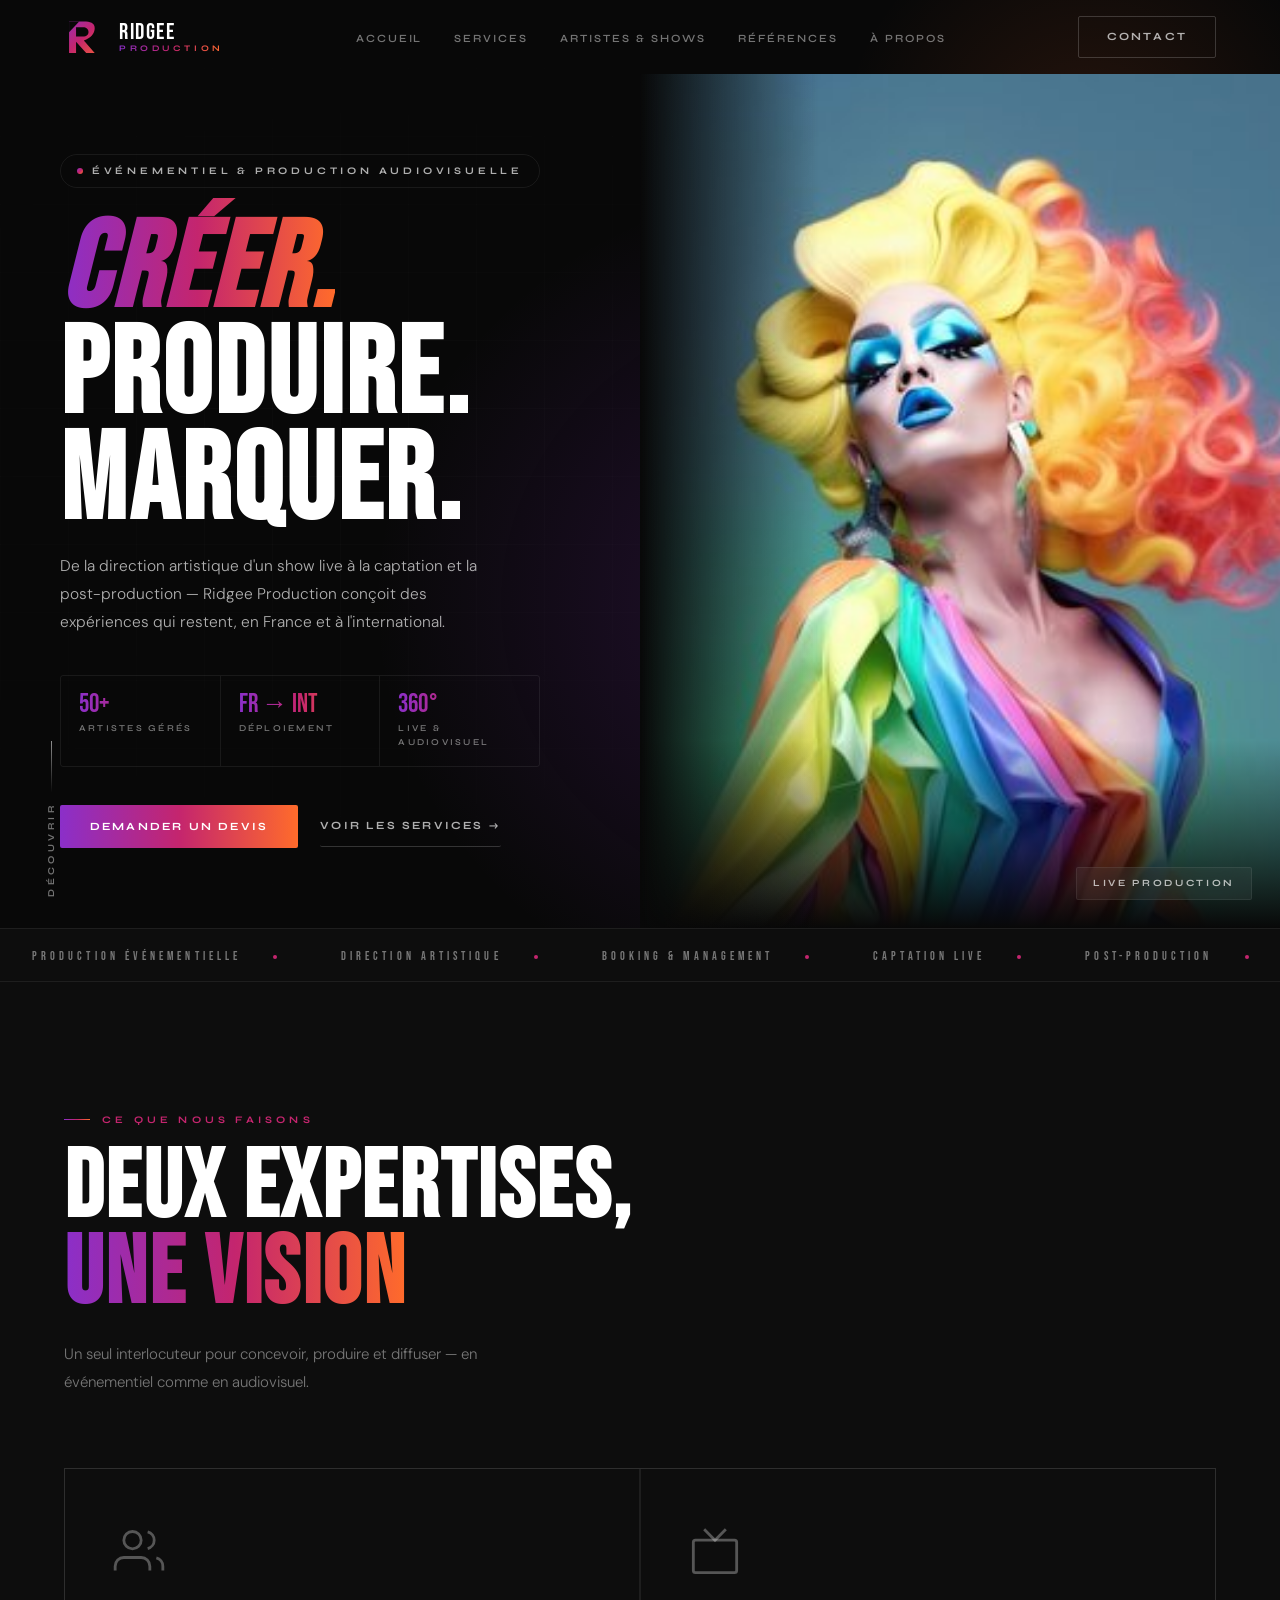
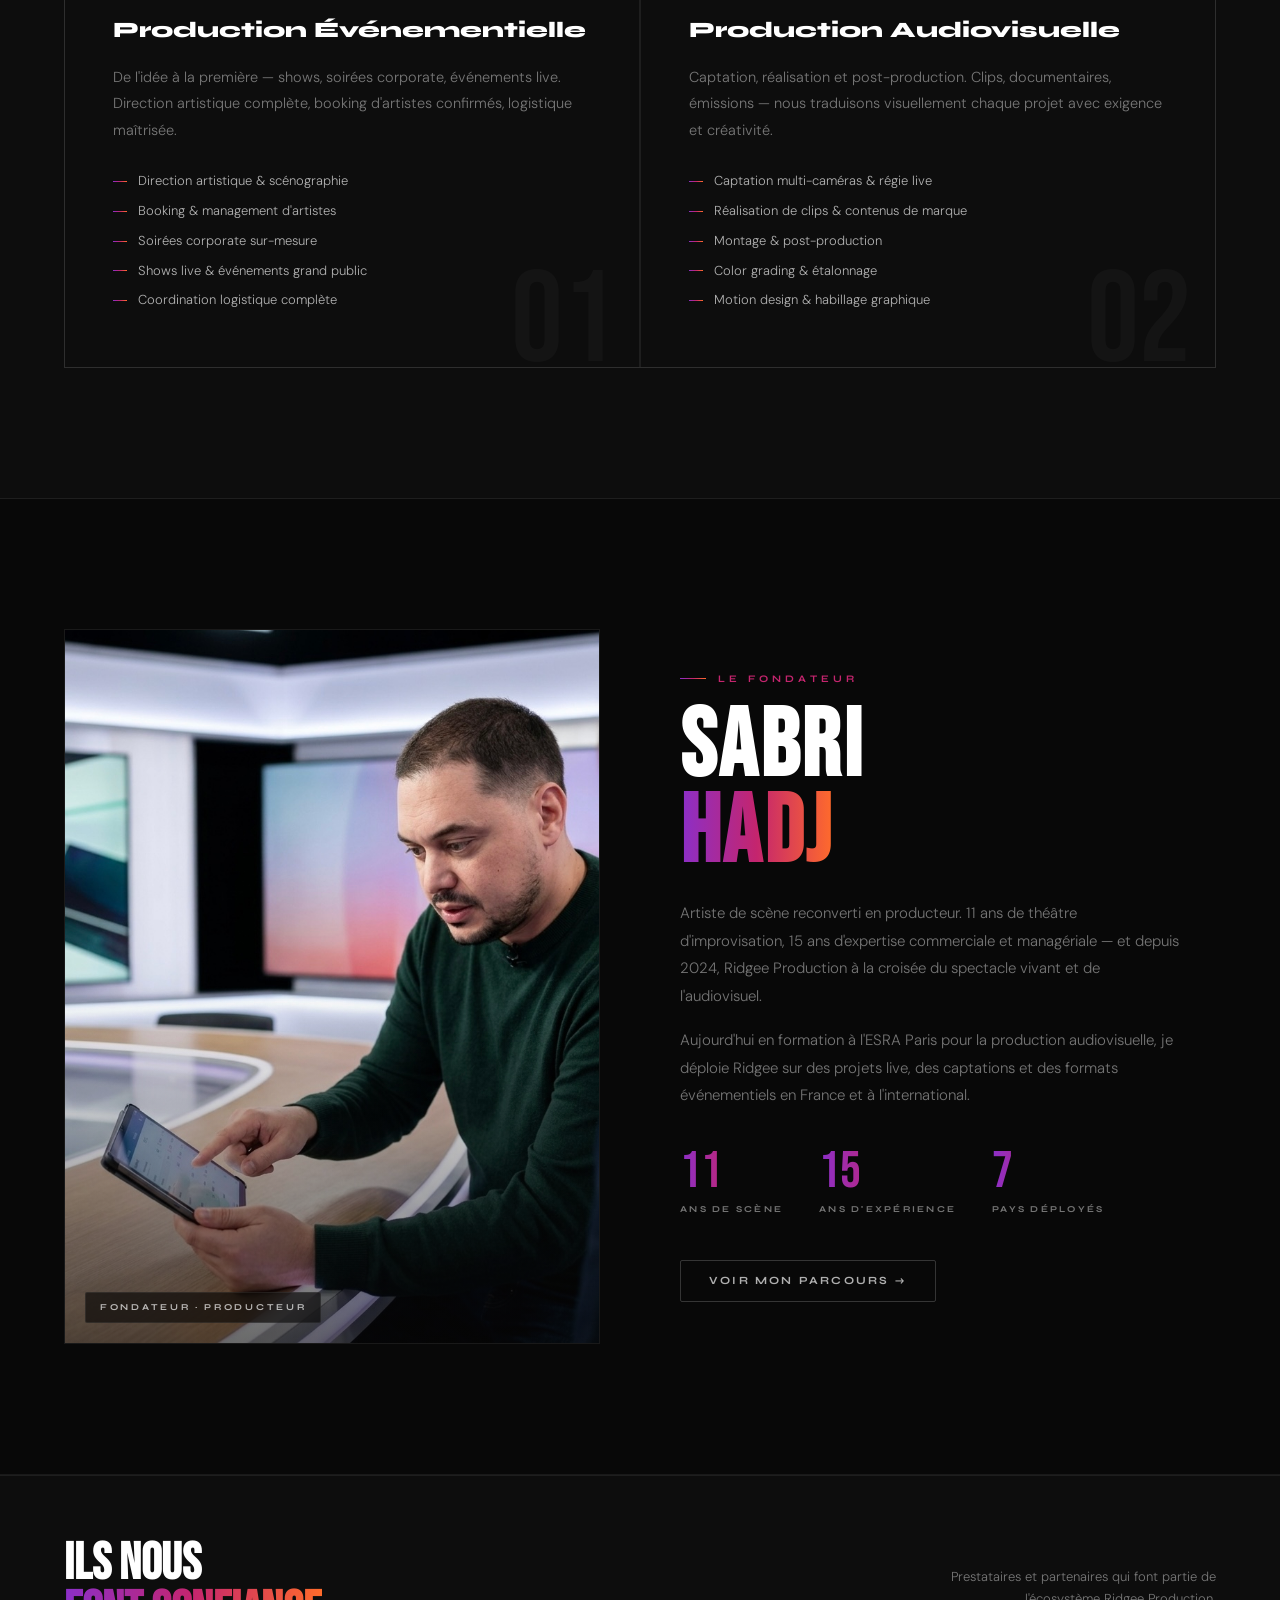
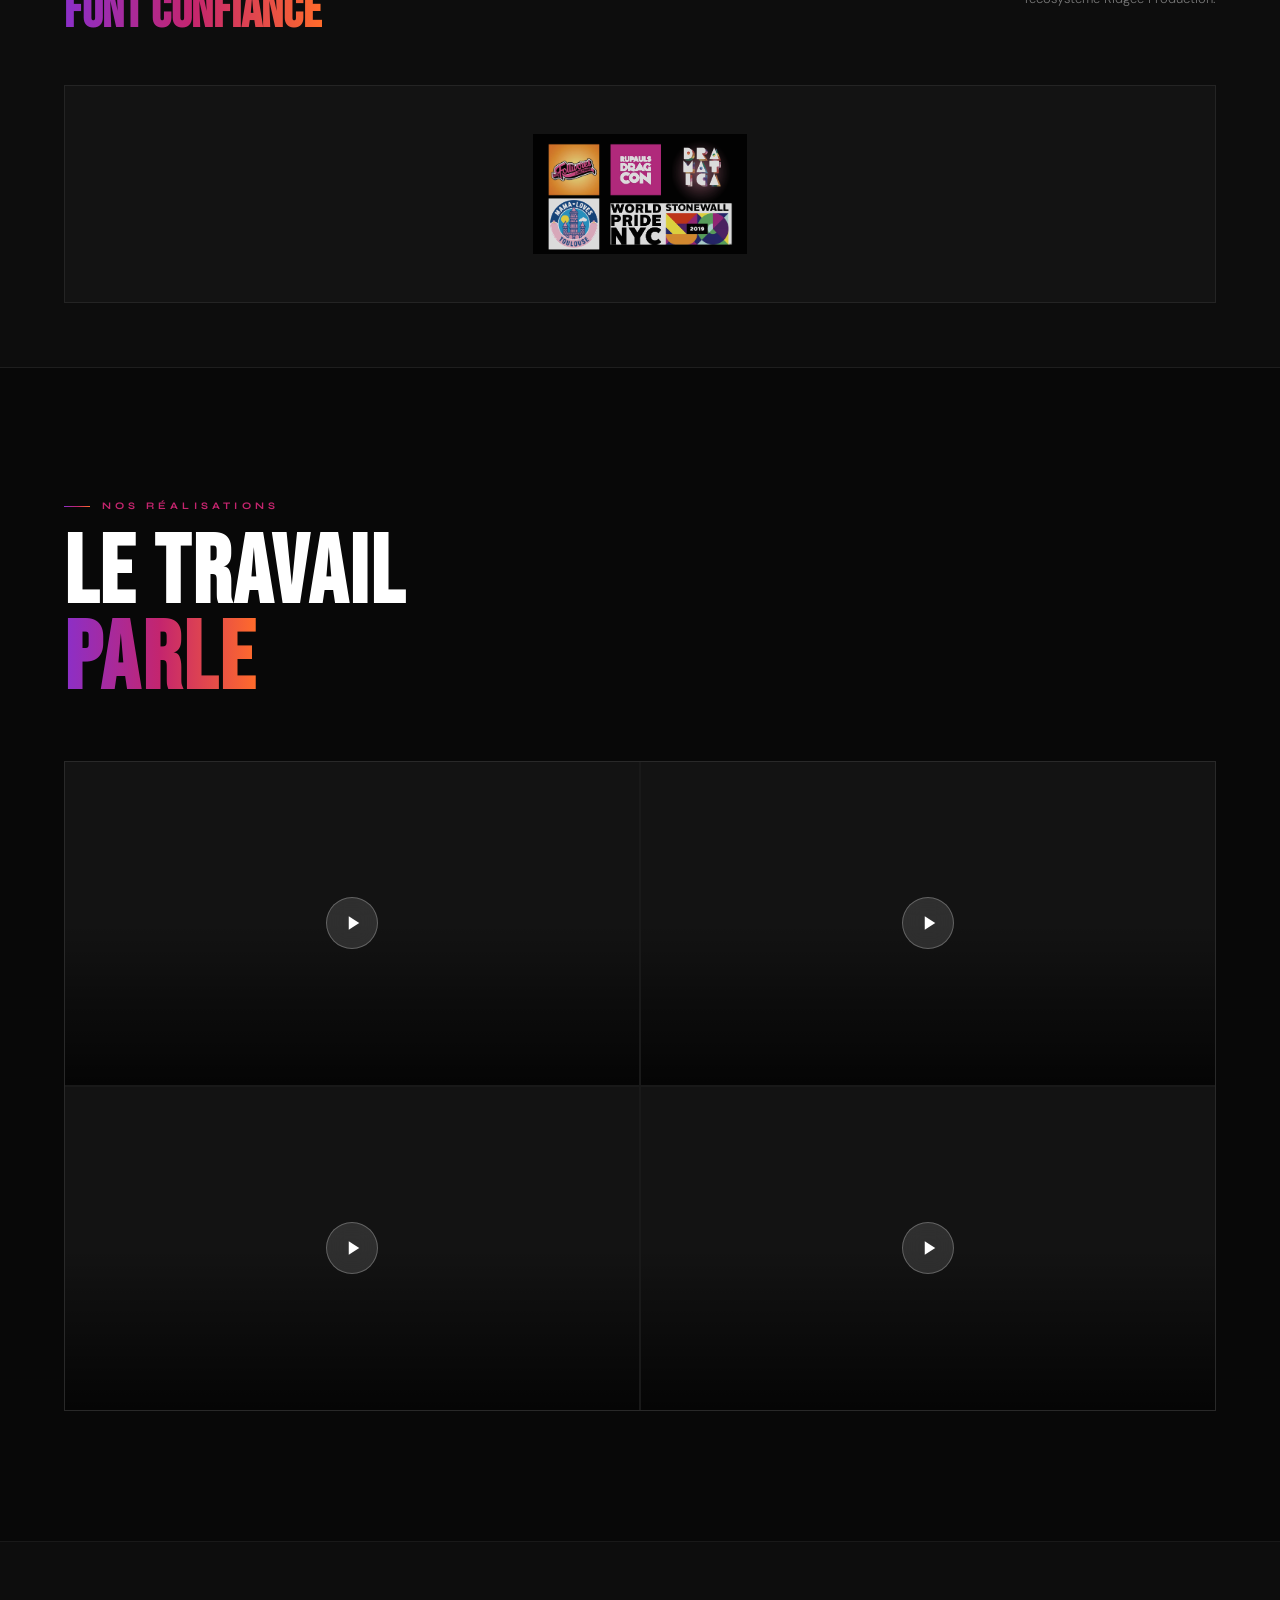
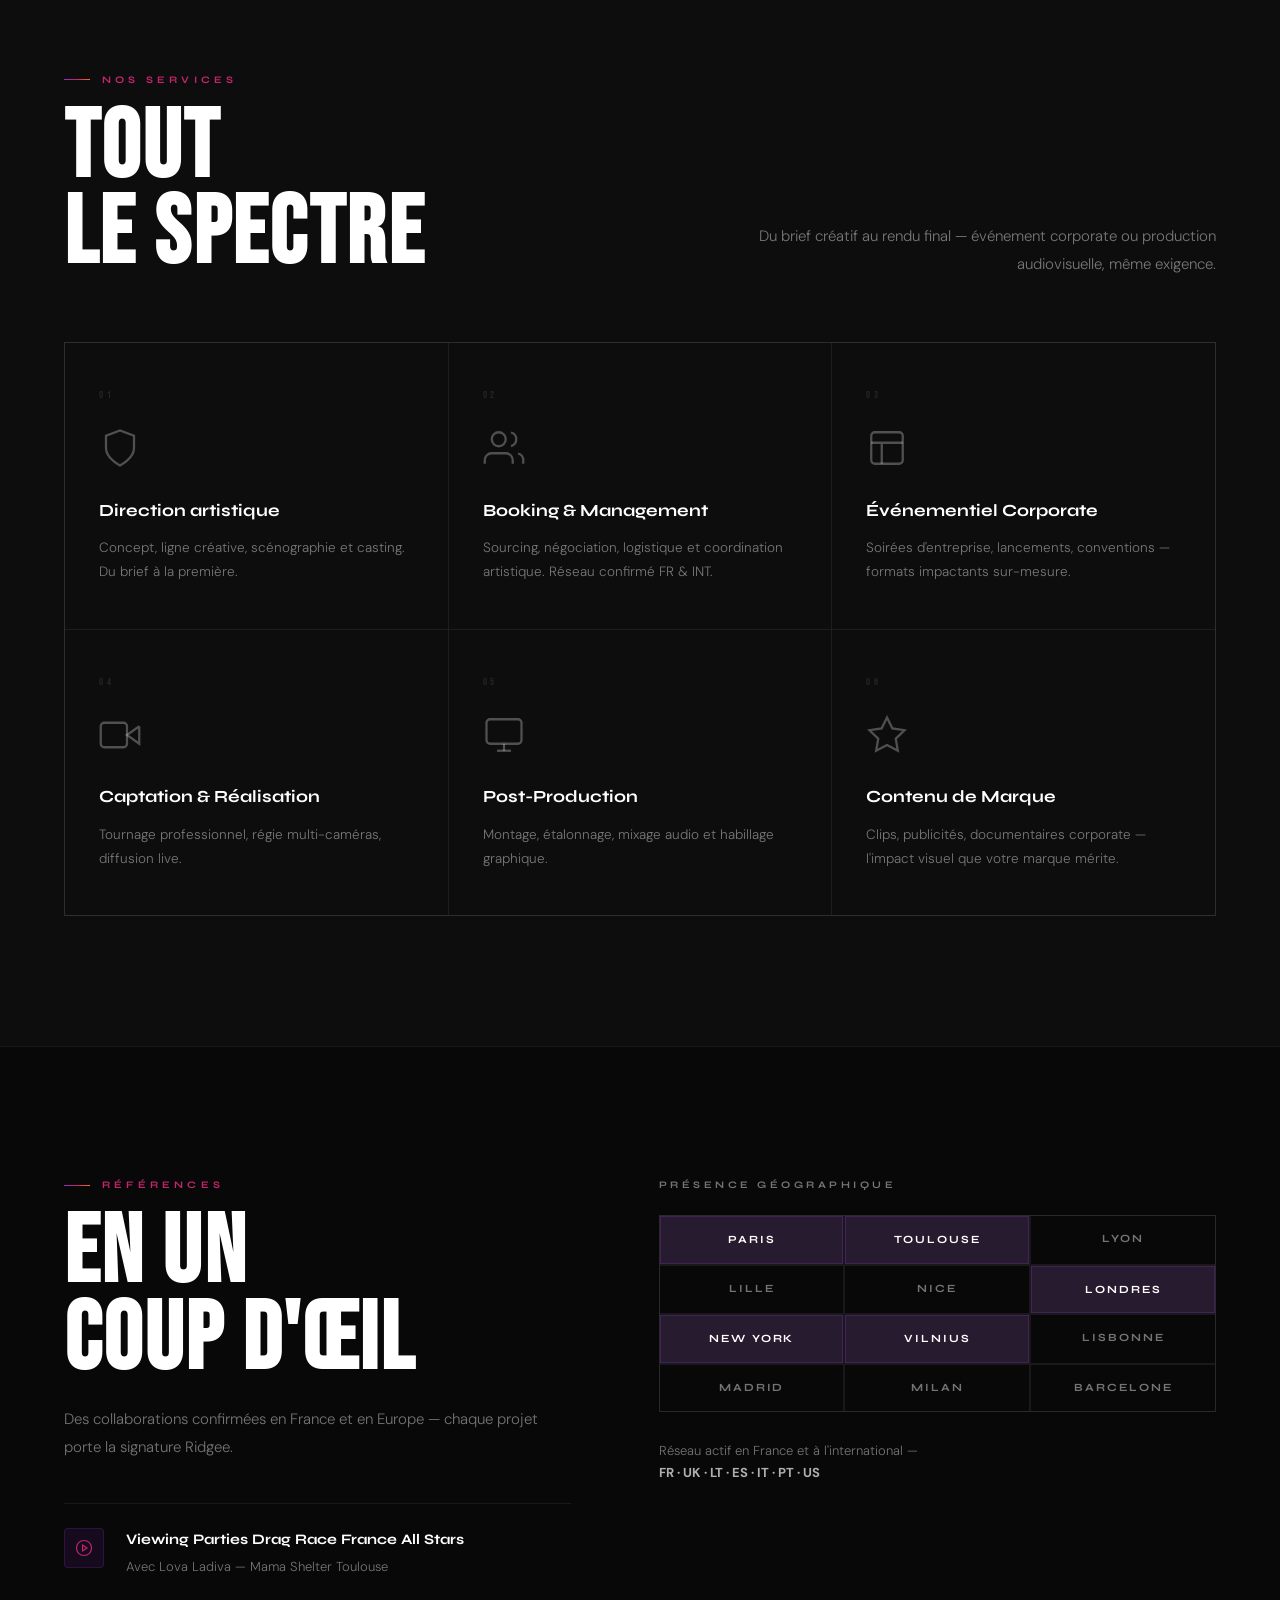
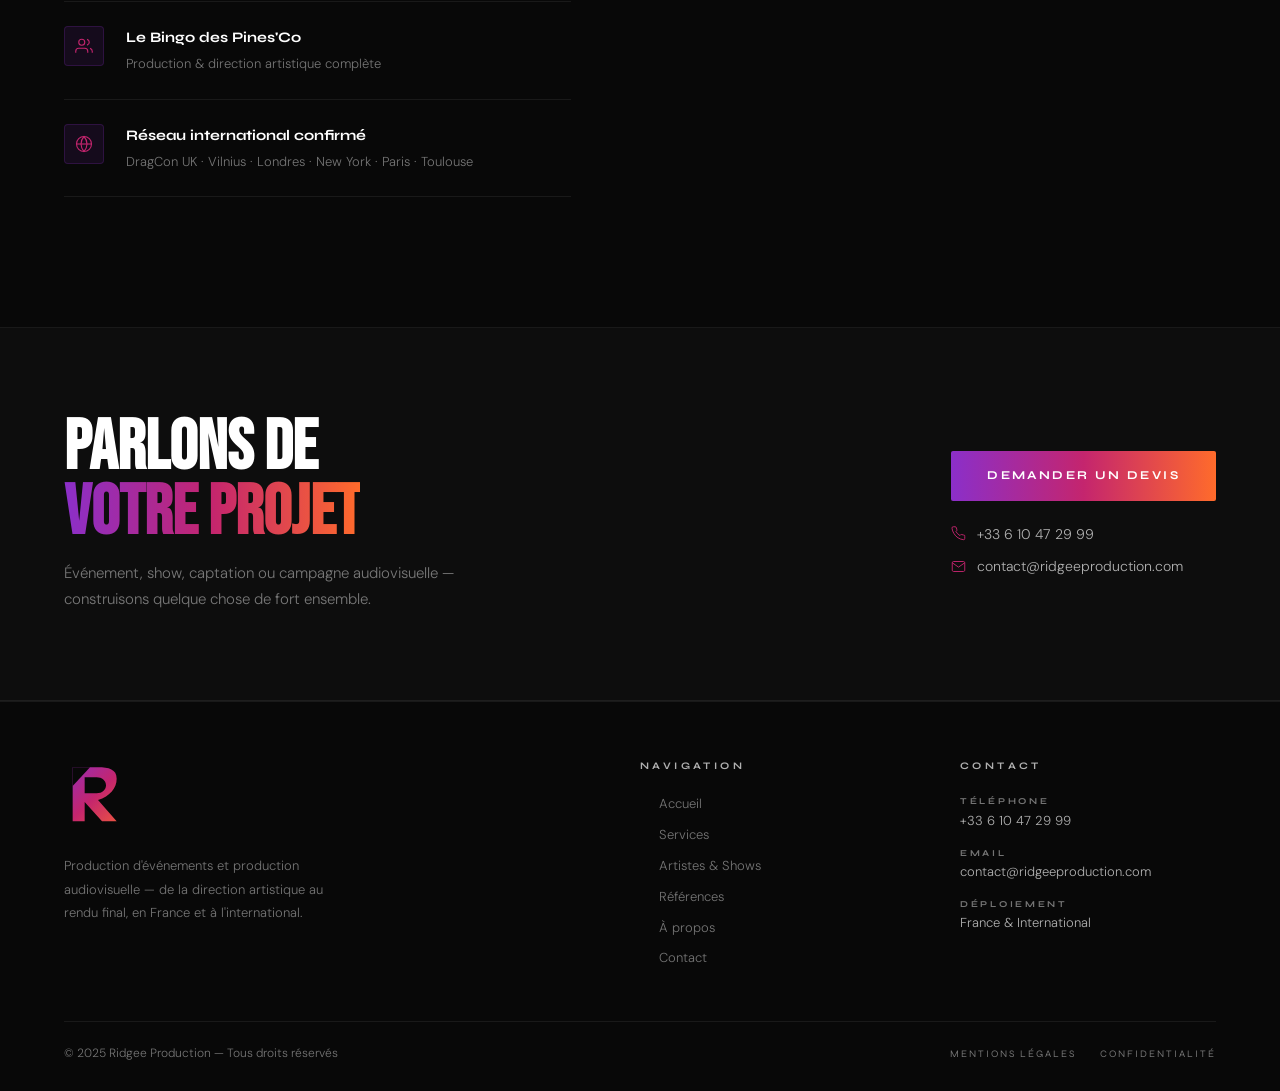
==== commit 00c3d0c6: "Update index.html" ====
--- a/index.html
+++ b/index.html
@@ -99,18 +99,11 @@
 .ticker-item{font-family:'Bebas Neue',sans-serif;font-size:12px;letter-spacing:.34em;text-transform:uppercase;color:var(--m);padding:0 32px;display:inline-flex;align-items:center;gap:32px}
 .ticker-dot{width:4px;height:4px;border-radius:50%;background:var(--p1);flex-shrink:0}
 
-/* ABOUT */
-.about{background:var(--bg2);padding:130px 0;border-bottom:1px solid var(--line)}
-.about-inner{display:grid;grid-template-columns:1fr 1fr;gap:80px;align-items:center}
-.about-img{position:relative;overflow:hidden;border:1px solid var(--line)}
-.about-img img{width:100%;height:100%;object-fit:cover;display:block;aspect-ratio:4/5}
-.about-img-tag{position:absolute;bottom:20px;left:20px;font-family:'Syne',sans-serif;font-size:9px;font-weight:700;letter-spacing:.3em;text-transform:uppercase;color:var(--m2);background:rgba(0,0,0,.6);backdrop-filter:blur(12px);border:1px solid var(--line);padding:7px 14px;border-radius:2px}
-
 /* EXPERTISE */
-.expertise{background:var(--bg);border-bottom:1px solid var(--line);padding:130px 0}
+.expertise{background:var(--bg2);border-bottom:1px solid var(--line);padding:130px 0}
 .expertise-intro{margin-bottom:72px}
 .expertise-grid{display:grid;grid-template-columns:1fr 1fr;gap:2px;background:var(--line);border:1px solid var(--line)}
-.pillar{background:var(--bg);padding:56px 48px;position:relative;overflow:hidden;transition:background .35s}
+.pillar{background:var(--bg2);padding:56px 48px;position:relative;overflow:hidden;transition:background .35s}
 .pillar::before{content:'';position:absolute;top:0;left:0;right:0;height:3px;background:var(--grad);transform:scaleX(0);transform-origin:left;transition:transform .45s ease}
 .pillar:hover{background:var(--bg3)}
 .pillar:hover::before{transform:scaleX(1)}
@@ -123,22 +116,76 @@
 .pillar-list li{display:flex;align-items:center;gap:11px;font-size:13px;color:var(--m2)}
 .pillar-list li::before{content:'';display:block;width:14px;height:1px;background:var(--grad);flex-shrink:0}
 
+/* ABOUT SABRI */
+.about-sabri{background:var(--bg);padding:130px 0;border-bottom:1px solid var(--line)}
+.about-sabri-inner{display:grid;grid-template-columns:1fr 1fr;gap:80px;align-items:center}
+.about-photo{position:relative;overflow:hidden;border:1px solid var(--line);aspect-ratio:3/4}
+.about-photo img{width:100%;height:100%;object-fit:cover;object-position:top center;display:block}
+.about-photo-overlay{position:absolute;inset:0;background:linear-gradient(to top,rgba(8,8,8,.6) 0%,transparent 50%)}
+.about-photo-tag{position:absolute;bottom:20px;left:20px;font-family:'Syne',sans-serif;font-size:9px;font-weight:700;letter-spacing:.3em;text-transform:uppercase;color:var(--m2);background:rgba(0,0,0,.6);backdrop-filter:blur(12px);border:1px solid var(--line);padding:7px 14px;border-radius:2px}
+.about-content{}
+.about-stats{display:flex;gap:36px;margin-top:36px;margin-bottom:36px}
+.about-stat{}
+.about-stat-val{font-family:'Bebas Neue',sans-serif;font-size:52px;line-height:1;background:var(--grad);-webkit-background-clip:text;-webkit-text-fill-color:transparent;background-clip:text}
+.about-stat-lbl{font-family:'Syne',sans-serif;font-size:9px;font-weight:700;letter-spacing:.25em;text-transform:uppercase;color:var(--m);margin-top:4px}
+
+/* PARTENAIRES BANDE */
+.partners-band{
+  background:var(--bg2);
+  border-top:1px solid var(--line);
+  border-bottom:1px solid var(--line);
+  padding:64px 0;
+  overflow:hidden;
+}
+.partners-band-header{
+  display:flex;align-items:center;justify-content:space-between;
+  margin-bottom:48px;
+}
+.partners-band-title{
+  font-family:'Bebas Neue',sans-serif;
+  font-size:clamp(36px,4vw,60px);
+  line-height:.95;color:var(--w);
+}
+.partners-band-sub{
+  font-size:13px;color:var(--m);max-width:300px;text-align:right;line-height:1.7;
+}
+.partners-logo-full{
+  width:100%;
+  border:1px solid var(--line);
+  padding:48px 56px;
+  background:var(--bg3);
+  display:flex;
+  align-items:center;
+  justify-content:center;
+}
+.partners-logo-full img{
+  width:100%;
+  max-width:900px;
+  height:auto;
+  max-height:120px;
+  object-fit:contain;
+  filter:grayscale(0.3) brightness(1.1);
+  opacity:.85;
+  transition:.4s;
+}
+.partners-logo-full img:hover{
+  filter:grayscale(0) brightness(1.3);
+  opacity:1;
+}
+
 /* VIDEOS */
-.videos{background:var(--bg2);padding:130px 0;border-bottom:1px solid var(--line)}
+.videos{background:var(--bg);padding:130px 0;border-bottom:1px solid var(--line)}
 .videos-hd{margin-bottom:56px}
 .videos-grid{display:grid;grid-template-columns:repeat(2,1fr);gap:2px;background:var(--line);border:1px solid var(--line)}
 .video-item{position:relative;overflow:hidden;background:var(--bg3);aspect-ratio:16/9;cursor:pointer}
 .video-item video{width:100%;height:100%;object-fit:cover;display:block;transition:transform .5s ease}
 .video-item:hover video{transform:scale(1.03)}
-.video-overlay{position:absolute;inset:0;background:linear-gradient(to top,rgba(0,0,0,.75) 0%,transparent 50%);opacity:1;transition:opacity .3s}
+.video-overlay{position:absolute;inset:0;background:linear-gradient(to top,rgba(0,0,0,.75) 0%,transparent 50%)}
 .video-play{position:absolute;top:50%;left:50%;transform:translate(-50%,-50%);width:52px;height:52px;border-radius:50%;background:rgba(255,255,255,.12);backdrop-filter:blur(10px);border:1px solid rgba(255,255,255,.25);display:flex;align-items:center;justify-content:center;transition:background .3s,transform .3s}
 .video-item:hover .video-play{background:rgba(196,37,110,.5);transform:translate(-50%,-50%) scale(1.1)}
 .video-play svg{width:18px;height:18px;color:white;margin-left:3px}
-.video-info{position:absolute;bottom:0;left:0;right:0;padding:20px 24px}
-.video-tag{font-family:'Syne',sans-serif;font-size:9px;font-weight:700;letter-spacing:.3em;text-transform:uppercase;color:var(--p1);margin-bottom:5px}
-.video-title{font-family:'Syne',sans-serif;font-size:15px;font-weight:700;color:var(--w)}
-
-/* MODAL VIDEO */
+
+/* MODAL */
 .modal{display:none;position:fixed;inset:0;z-index:1000;background:rgba(0,0,0,.92);backdrop-filter:blur(20px);align-items:center;justify-content:center}
 .modal.open{display:flex}
 .modal-inner{position:relative;width:90%;max-width:960px}
@@ -147,10 +194,10 @@
 .modal-close:hover{color:var(--w)}
 
 /* SERVICES */
-.services{background:var(--bg);padding:130px 0}
+.services{background:var(--bg2);padding:130px 0}
 .services-hd{display:flex;align-items:flex-end;justify-content:space-between;margin-bottom:64px;gap:32px}
 .services-grid{display:grid;grid-template-columns:repeat(3,1fr);gap:1px;background:var(--line);border:1px solid var(--line)}
-.svc{background:var(--bg);padding:44px 34px;position:relative;overflow:hidden;transition:background .3s}
+.svc{background:var(--bg2);padding:44px 34px;position:relative;overflow:hidden;transition:background .3s}
 .svc::after{content:'';position:absolute;top:0;left:0;right:0;height:2px;background:var(--grad);transform:scaleX(0);transform-origin:left;transition:transform .4s ease}
 .svc:hover{background:var(--card)}
 .svc:hover::after{transform:scaleX(1)}
@@ -161,7 +208,7 @@
 .svc-desc{font-size:13.5px;color:var(--m);line-height:1.8}
 
 /* REFS */
-.refs{background:var(--bg2);border-top:1px solid var(--line);border-bottom:1px solid var(--line);padding:130px 0}
+.refs{background:var(--bg);border-top:1px solid var(--line);border-bottom:1px solid var(--line);padding:130px 0}
 .refs-inner{display:grid;grid-template-columns:1fr 1.1fr;gap:88px;align-items:start}
 .refs-highlights{display:flex;flex-direction:column;margin-top:42px}
 .ref-item{display:flex;align-items:flex-start;gap:22px;padding:24px 0;border-bottom:1px solid var(--line)}
@@ -169,23 +216,15 @@
 .ref-ico{width:40px;height:40px;flex-shrink:0;background:rgba(139,47,201,.1);border:1px solid rgba(139,47,201,.22);border-radius:4px;display:flex;align-items:center;justify-content:center;color:var(--p1)}
 .ref-title{font-family:'Syne',sans-serif;font-size:14.5px;font-weight:700;color:var(--w);margin-bottom:4px}
 .ref-sub{font-size:13px;color:var(--m);line-height:1.65}
-
-/* CLIENTS LOGOS */
-.clients-logo-row{margin-top:40px;padding:28px 32px;background:var(--bg3);border:1px solid var(--line);display:flex;align-items:center;gap:12px}
-.clients-logo-label{font-family:'Syne',sans-serif;font-size:9px;font-weight:700;letter-spacing:.35em;text-transform:uppercase;color:var(--m);white-space:nowrap}
-.clients-logo-img{height:32px;width:auto;object-fit:contain;opacity:.5;filter:grayscale(1);transition:.3s}
-.clients-logo-img:hover{opacity:1;filter:grayscale(0)}
-
-/* GEO */
 .geo-label{font-family:'Syne',sans-serif;font-size:10px;font-weight:700;letter-spacing:.35em;text-transform:uppercase;color:var(--m);margin-bottom:22px}
 .geo-grid{display:grid;grid-template-columns:repeat(3,1fr);gap:2px;background:var(--line);border:1px solid var(--line);margin-bottom:28px}
-.geo-city{background:var(--bg2);padding:14px 16px;font-family:'Syne',sans-serif;font-size:11px;font-weight:700;letter-spacing:.18em;text-transform:uppercase;color:var(--m);text-align:center;transition:.25s;cursor:default}
+.geo-city{background:var(--bg);padding:14px 16px;font-family:'Syne',sans-serif;font-size:11px;font-weight:700;letter-spacing:.18em;text-transform:uppercase;color:var(--m);text-align:center;transition:.25s;cursor:default}
 .geo-city:hover{background:rgba(196,37,110,.1);color:var(--w)}
 .geo-city.hot{background:rgba(139,47,201,.12);border:1px solid rgba(139,47,201,.28);color:var(--w)}
 .geo-note{font-size:13px;color:var(--m);line-height:1.7}
 
 /* CTA BAND */
-.cta-band{background:var(--bg);border-bottom:1px solid var(--line);padding:88px 0}
+.cta-band{background:var(--bg2);border-bottom:1px solid var(--line);padding:88px 0}
 .cta-band-inner{display:flex;align-items:center;justify-content:space-between;gap:48px}
 .cta-band-title{font-family:'Bebas Neue',sans-serif;font-size:clamp(40px,5.5vw,76px);line-height:.92;color:var(--w)}
 .cta-band-sub{font-size:15px;color:var(--m);margin-top:14px;max-width:420px;line-height:1.75}
@@ -199,7 +238,6 @@
 footer{background:var(--bg);border-top:1px solid var(--line);padding:56px 0 28px}
 .footer-top{display:grid;grid-template-columns:2fr 1fr 1fr;gap:64px;margin-bottom:52px}
 .footer-desc{font-size:13px;color:var(--m);line-height:1.82;max-width:290px;margin-bottom:18px}
-.footer-address{font-size:12px;color:var(--m);line-height:1.7;font-style:normal}
 .footer-col-title{font-family:'Syne',sans-serif;font-size:10px;font-weight:700;letter-spacing:.34em;text-transform:uppercase;color:var(--m2);margin-bottom:20px}
 .footer-nav{display:flex;flex-direction:column;gap:10px}
 .footer-nav a{font-size:13px;color:var(--m);display:flex;align-items:center;gap:9px;transition:color .2s}
@@ -227,10 +265,9 @@
   .hero-img-col{display:none}
   .hero-col{padding:60px 0}
   .hero-scroll{display:none}
-  .about-inner{grid-template-columns:1fr}
-  .about-img{display:none}
   .expertise-grid{grid-template-columns:1fr}
-  .videos-grid{grid-template-columns:1fr}
+  .about-sabri-inner{grid-template-columns:1fr}
+  .about-photo{display:none}
   .refs-inner{grid-template-columns:1fr;gap:52px}
   .footer-top{grid-template-columns:1fr 1fr;gap:44px}
 }
@@ -247,6 +284,10 @@
   .hero-kpis{flex-direction:column}
   .kpi-box{border-right:none;border-bottom:1px solid var(--line)}
   .kpi-box:last-child{border-bottom:none}
+  .partners-band-header{flex-direction:column;align-items:flex-start;gap:16px}
+  .partners-band-sub{text-align:left}
+  .partners-logo-full{padding:28px 20px}
+  .about-stats{flex-wrap:wrap;gap:24px}
 }
 </style>
 </head>
@@ -259,9 +300,7 @@
       <svg class="brand-svg" viewBox="0 0 108 108" fill="none" xmlns="http://www.w3.org/2000/svg">
         <defs>
           <linearGradient id="gNav" x1="0" y1="0" x2="108" y2="108" gradientUnits="userSpaceOnUse">
-            <stop offset="0%" stop-color="#8B2FC9"/>
-            <stop offset="48%" stop-color="#C4256E"/>
-            <stop offset="100%" stop-color="#FF6B2B"/>
+            <stop offset="0%" stop-color="#8B2FC9"/><stop offset="48%" stop-color="#C4256E"/><stop offset="100%" stop-color="#FF6B2B"/>
           </linearGradient>
         </defs>
         <path d="M13 14 L13 95 L31 95 L31 66 L57 95 L79 95 L51 63 C69 57 79 45 79 31 C79 17 67 14 51 14 Z M31 29 L49 29 C57 29 63 34 63 41 C63 48 57 53 49 53 L31 53 Z" fill="url(#gNav)"/>
@@ -278,6 +317,7 @@
         <li><a href="/services.html">Services</a></li>
         <li><a href="/artistes.html">Artistes &amp; Shows</a></li>
         <li><a href="/references.html">Références</a></li>
+        <li><a href="/a-propos.html">À propos</a></li>
       </ul>
     </nav>
     <a href="/contact.html" class="btn btn-border">Contact</a>
@@ -290,6 +330,7 @@
     <a href="/services.html">Services</a>
     <a href="/artistes.html">Artistes &amp; Shows</a>
     <a href="/references.html">Références</a>
+    <a href="/a-propos.html">À propos</a>
     <a href="/contact.html" class="mobile-cta">Contact</a>
   </div>
 </header>
@@ -343,24 +384,6 @@
   </div>
 </div>
 
-<!-- ABOUT -->
-<section class="about">
-  <div class="wrap">
-    <div class="about-inner">
-      <div class="about-img rv">
-        <img src="/Accueil.jpg" alt="Ridgee Production"/>
-        <span class="about-img-tag">Behind the scenes</span>
-      </div>
-      <div>
-        <p class="eyebrow rv">Notre identité</p>
-        <h2 class="display rv d1">L'IMAGE<br/>AU SERVICE<br/><span class="grad-txt">DE L'IDÉE</span></h2>
-        <p class="body-p rv d2">Ridgee Production œuvre à la croisée de la créativité artistique et de l'exécution technique. Chaque projet est abordé avec la même exigence : trouver le langage visuel juste, au service du message.</p>
-        <p class="body-p rv d3" style="margin-top:18px">De la conception au rendu final, nous accompagnons marques, diffuseurs et agences dans toutes les étapes de leur production — événementielle comme audiovisuelle.</p>
-      </div>
-    </div>
-  </div>
-</section>
-
 <!-- EXPERTISE -->
 <section class="expertise">
   <div class="wrap">
@@ -400,6 +423,55 @@
   </div>
 </section>
 
+<!-- À PROPOS SABRI -->
+<section class="about-sabri">
+  <div class="wrap">
+    <div class="about-sabri-inner">
+      <div class="about-photo rv">
+        <img src="/Sabri.jpg" alt="Sabri — Fondateur Ridgee Production"/>
+        <div class="about-photo-overlay"></div>
+        <span class="about-photo-tag">Fondateur · Producteur</span>
+      </div>
+      <div>
+        <p class="eyebrow rv">Le fondateur</p>
+        <h2 class="display rv d1">SABRI<br/><span class="grad-txt">HADJ</span></h2>
+        <p class="body-p rv d2">Artiste de scène reconverti en producteur. 11 ans de théâtre d'improvisation, 15 ans d'expertise commerciale et managériale — et depuis 2024, Ridgee Production à la croisée du spectacle vivant et de l'audiovisuel.</p>
+        <p class="body-p rv d3" style="margin-top:16px">Aujourd'hui en formation à l'ESRA Paris pour la production audiovisuelle, je déploie Ridgee sur des projets live, des captations et des formats événementiels en France et à l'international.</p>
+        <div class="about-stats rv d3">
+          <div class="about-stat">
+            <div class="about-stat-val">11</div>
+            <div class="about-stat-lbl">Ans de scène</div>
+          </div>
+          <div class="about-stat">
+            <div class="about-stat-val">15</div>
+            <div class="about-stat-lbl">Ans d'expérience</div>
+          </div>
+          <div class="about-stat">
+            <div class="about-stat-val">7</div>
+            <div class="about-stat-lbl">Pays déployés</div>
+          </div>
+        </div>
+        <div class="rv d4">
+          <a href="/a-propos.html" class="btn btn-border" style="margin-top:8px">Voir mon parcours →</a>
+        </div>
+      </div>
+    </div>
+  </div>
+</section>
+
+<!-- PARTENAIRES PLEINE LARGEUR -->
+<section class="partners-band">
+  <div class="wrap">
+    <div class="partners-band-header rv">
+      <h2 class="partners-band-title">ILS NOUS<br/><span class="grad-txt">FONT CONFIANCE</span></h2>
+      <p class="partners-band-sub">Prestataires et partenaires qui font partie de l'écosystème Ridgee Production.</p>
+    </div>
+    <div class="partners-logo-full rv d1">
+      <img src="/Logos-prestas.png" alt="Partenaires Ridgee Production"/>
+    </div>
+  </div>
+</section>
+
 <!-- VIDEOS -->
 <section class="videos">
   <div class="wrap">
@@ -408,47 +480,26 @@
       <h2 class="display">LE TRAVAIL<br/><span class="grad-txt">PARLE</span></h2>
     </div>
     <div class="videos-grid rv d1">
-
       <div class="video-item" onclick="openModal('/Lova.mp4')">
         <video src="/Lova.mp4" muted loop playsinline preload="metadata"></video>
         <div class="video-overlay"></div>
         <div class="video-play"><svg viewBox="0 0 24 24" fill="currentColor"><polygon points="5 3 19 12 5 21 5 3"/></svg></div>
-        <div class="video-info">
-          <div class="video-tag">Performance Live</div>
-          <div class="video-title">Lova Ladiva — Show</div>
-        </div>
-      </div>
-
+      </div>
       <div class="video-item" onclick="openModal('/perf_limelight_rose_lova.mp4')">
         <video src="/perf_limelight_rose_lova.mp4" muted loop playsinline preload="metadata"></video>
         <div class="video-overlay"></div>
         <div class="video-play"><svg viewBox="0 0 24 24" fill="currentColor"><polygon points="5 3 19 12 5 21 5 3"/></svg></div>
-        <div class="video-info">
-          <div class="video-tag">Captation Live</div>
-          <div class="video-title">Limelight Rose — Lova</div>
-        </div>
-      </div>
-
+      </div>
       <div class="video-item" onclick="openModal('/MissTik.mp4')">
         <video src="/MissTik.mp4" muted loop playsinline preload="metadata"></video>
         <div class="video-overlay"></div>
         <div class="video-play"><svg viewBox="0 0 24 24" fill="currentColor"><polygon points="5 3 19 12 5 21 5 3"/></svg></div>
-        <div class="video-info">
-          <div class="video-tag">Performance</div>
-          <div class="video-title">MissTik — Show</div>
-        </div>
-      </div>
-
+      </div>
       <div class="video-item" onclick="openModal('/Izera.mp4')">
         <video src="/Izera.mp4" muted loop playsinline preload="metadata"></video>
         <div class="video-overlay"></div>
         <div class="video-play"><svg viewBox="0 0 24 24" fill="currentColor"><polygon points="5 3 19 12 5 21 5 3"/></svg></div>
-        <div class="video-info">
-          <div class="video-tag">Production</div>
-          <div class="video-title">Izera — Captation</div>
-        </div>
-      </div>
-
+      </div>
     </div>
   </div>
 </section>
@@ -457,7 +508,7 @@
 <div class="modal" id="modal" onclick="closeModal(event)">
   <div class="modal-inner">
     <button class="modal-close" onclick="closeModal()">&times;</button>
-    <video id="modalVideo" controls playsinline style="width:100%;border-radius:2px"></video>
+    <video id="modalVideo" controls playsinline></video>
   </div>
 </div>
 
@@ -534,10 +585,6 @@
             <div><div class="ref-title">Réseau international confirmé</div><div class="ref-sub">DragCon UK · Vilnius · Londres · New York · Paris · Toulouse</div></div>
           </div>
         </div>
-        <div class="clients-logo-row rv d4">
-          <span class="clients-logo-label">Partenaires</span>
-          <img class="clients-logo-img" src="/Logos-prestas.png" alt="Partenaires Ridgee Production"/>
-        </div>
       </div>
       <div class="rv d3">
         <div class="geo-label">Présence géographique</div>
@@ -601,7 +648,6 @@
           </svg>
         </div>
         <p class="footer-desc">Production d'événements et production audiovisuelle — de la direction artistique au rendu final, en France et à l'international.</p>
-        <address class="footer-address">13 rue Pierre Mauroy<br/>75018 Paris, France</address>
       </div>
       <div>
         <div class="footer-col-title">Navigation</div>
@@ -610,6 +656,7 @@
           <a href="/services.html">Services</a>
           <a href="/artistes.html">Artistes &amp; Shows</a>
           <a href="/references.html">Références</a>
+          <a href="/a-propos.html">À propos</a>
           <a href="/contact.html">Contact</a>
         </nav>
       </div>
@@ -630,50 +677,29 @@
 </footer>
 
 <script>
-  // Nav scroll
   const hdr=document.getElementById('hdr');
   window.addEventListener('scroll',()=>hdr.classList.toggle('scrolled',scrollY>40),{passive:true});
-
-  // Burger
   const burger=document.getElementById('burger'),menu=document.getElementById('mobileNav');
-  burger.addEventListener('click',()=>{
-    const o=menu.classList.toggle('open');
-    burger.classList.toggle('open',o);
-    burger.setAttribute('aria-expanded',o);
-  });
-  menu.querySelectorAll('a').forEach(a=>a.addEventListener('click',()=>{
-    menu.classList.remove('open');burger.classList.remove('open');
-    burger.setAttribute('aria-expanded',false);
-  }));
-
-  // Reveal
-  const io=new IntersectionObserver(e=>e.forEach(el=>{
-    if(el.isIntersecting){el.target.classList.add('on');io.unobserve(el.target)}
-  }),{threshold:.12});
+  burger.addEventListener('click',()=>{const o=menu.classList.toggle('open');burger.classList.toggle('open',o);burger.setAttribute('aria-expanded',o)});
+  menu.querySelectorAll('a').forEach(a=>a.addEventListener('click',()=>{menu.classList.remove('open');burger.classList.remove('open');burger.setAttribute('aria-expanded',false)}));
+  const io=new IntersectionObserver(e=>e.forEach(el=>{if(el.isIntersecting){el.target.classList.add('on');io.unobserve(el.target)}}),{threshold:.12});
   document.querySelectorAll('.rv').forEach(el=>io.observe(el));
-
-  // Video hover preview
   document.querySelectorAll('.video-item').forEach(item=>{
     const v=item.querySelector('video');
     item.addEventListener('mouseenter',()=>v.play());
     item.addEventListener('mouseleave',()=>{v.pause();v.currentTime=0});
   });
-
-  // Modal
   function openModal(src){
     const modal=document.getElementById('modal');
     const vid=document.getElementById('modalVideo');
-    vid.src=src;
-    modal.classList.add('open');
-    vid.play();
+    vid.src=src;modal.classList.add('open');vid.play();
     document.body.style.overflow='hidden';
   }
   function closeModal(e){
     if(e&&e.target!==document.getElementById('modal')&&!e.target.classList.contains('modal-close'))return;
-    const modal=document.getElementById('modal');
     const vid=document.getElementById('modalVideo');
     vid.pause();vid.src='';
-    modal.classList.remove('open');
+    document.getElementById('modal').classList.remove('open');
     document.body.style.overflow='';
   }
   document.addEventListener('keydown',e=>{if(e.key==='Escape')closeModal({target:document.getElementById('modal')})});
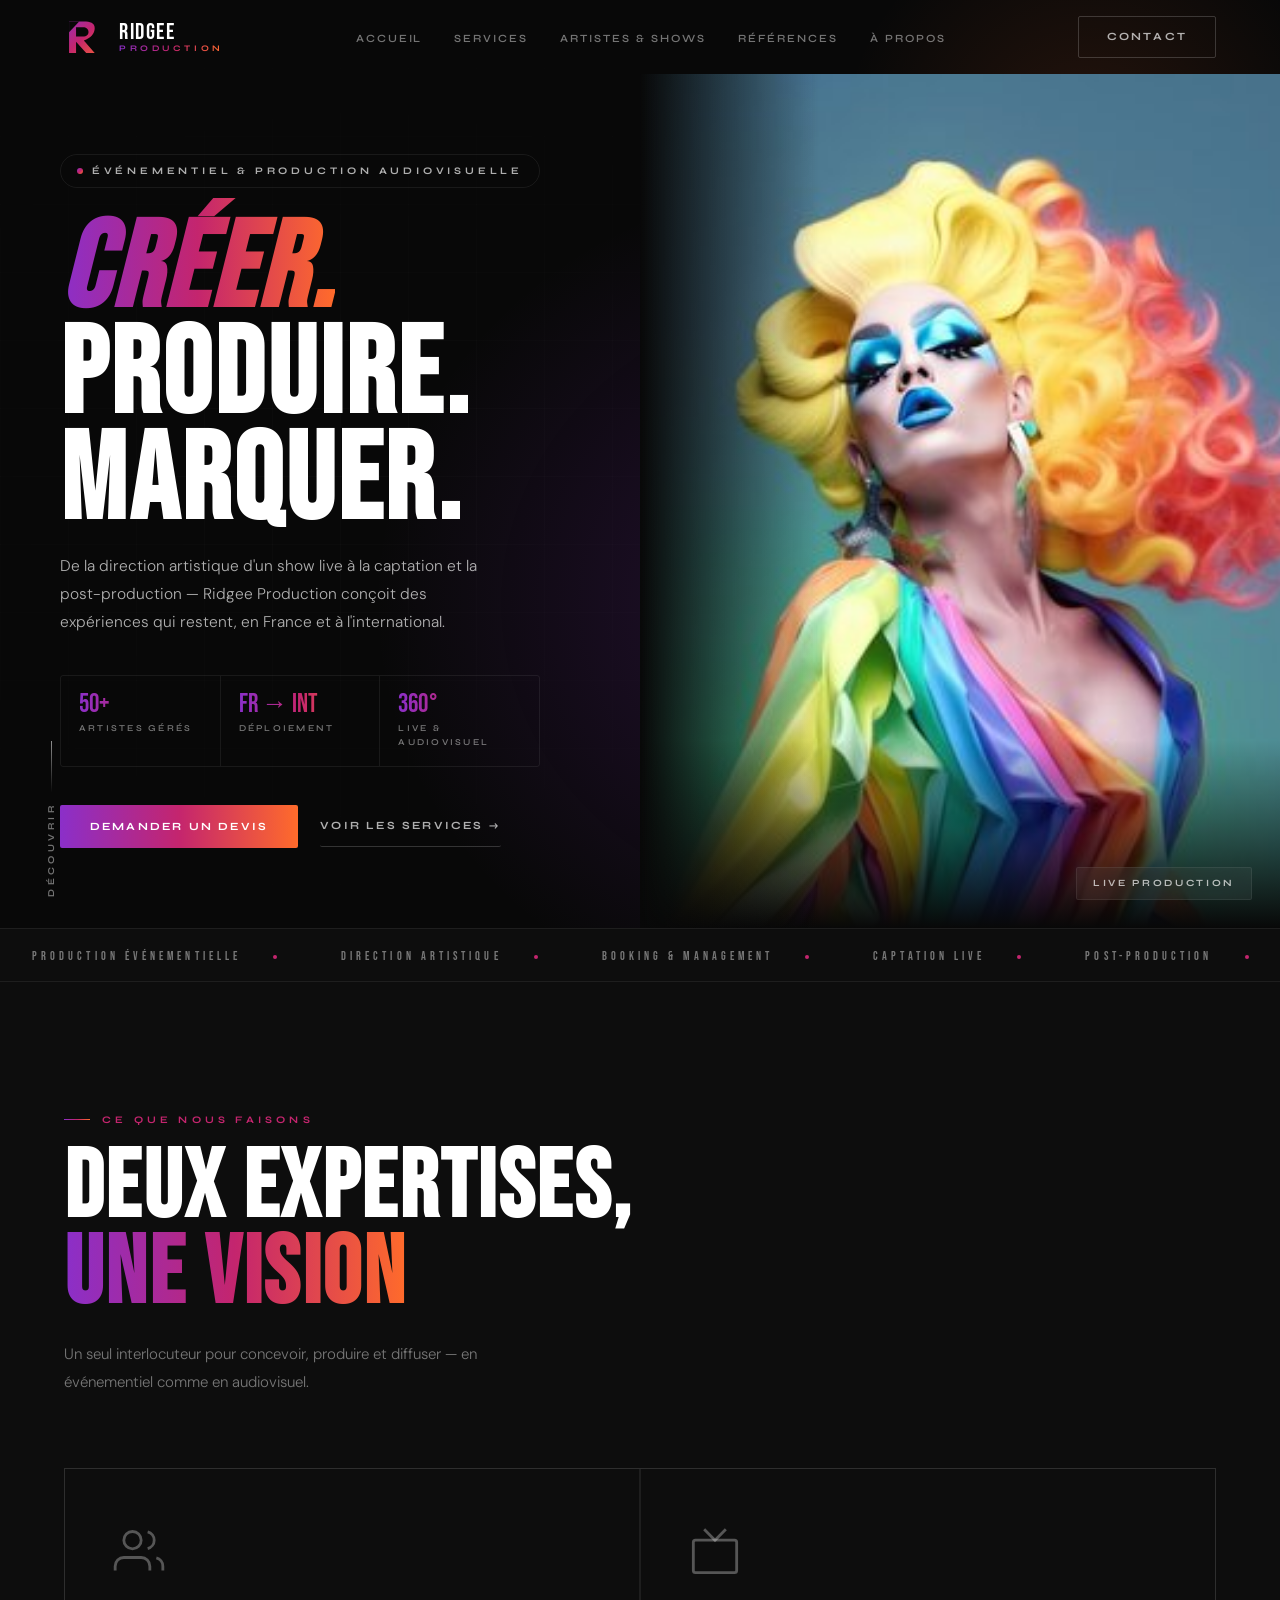
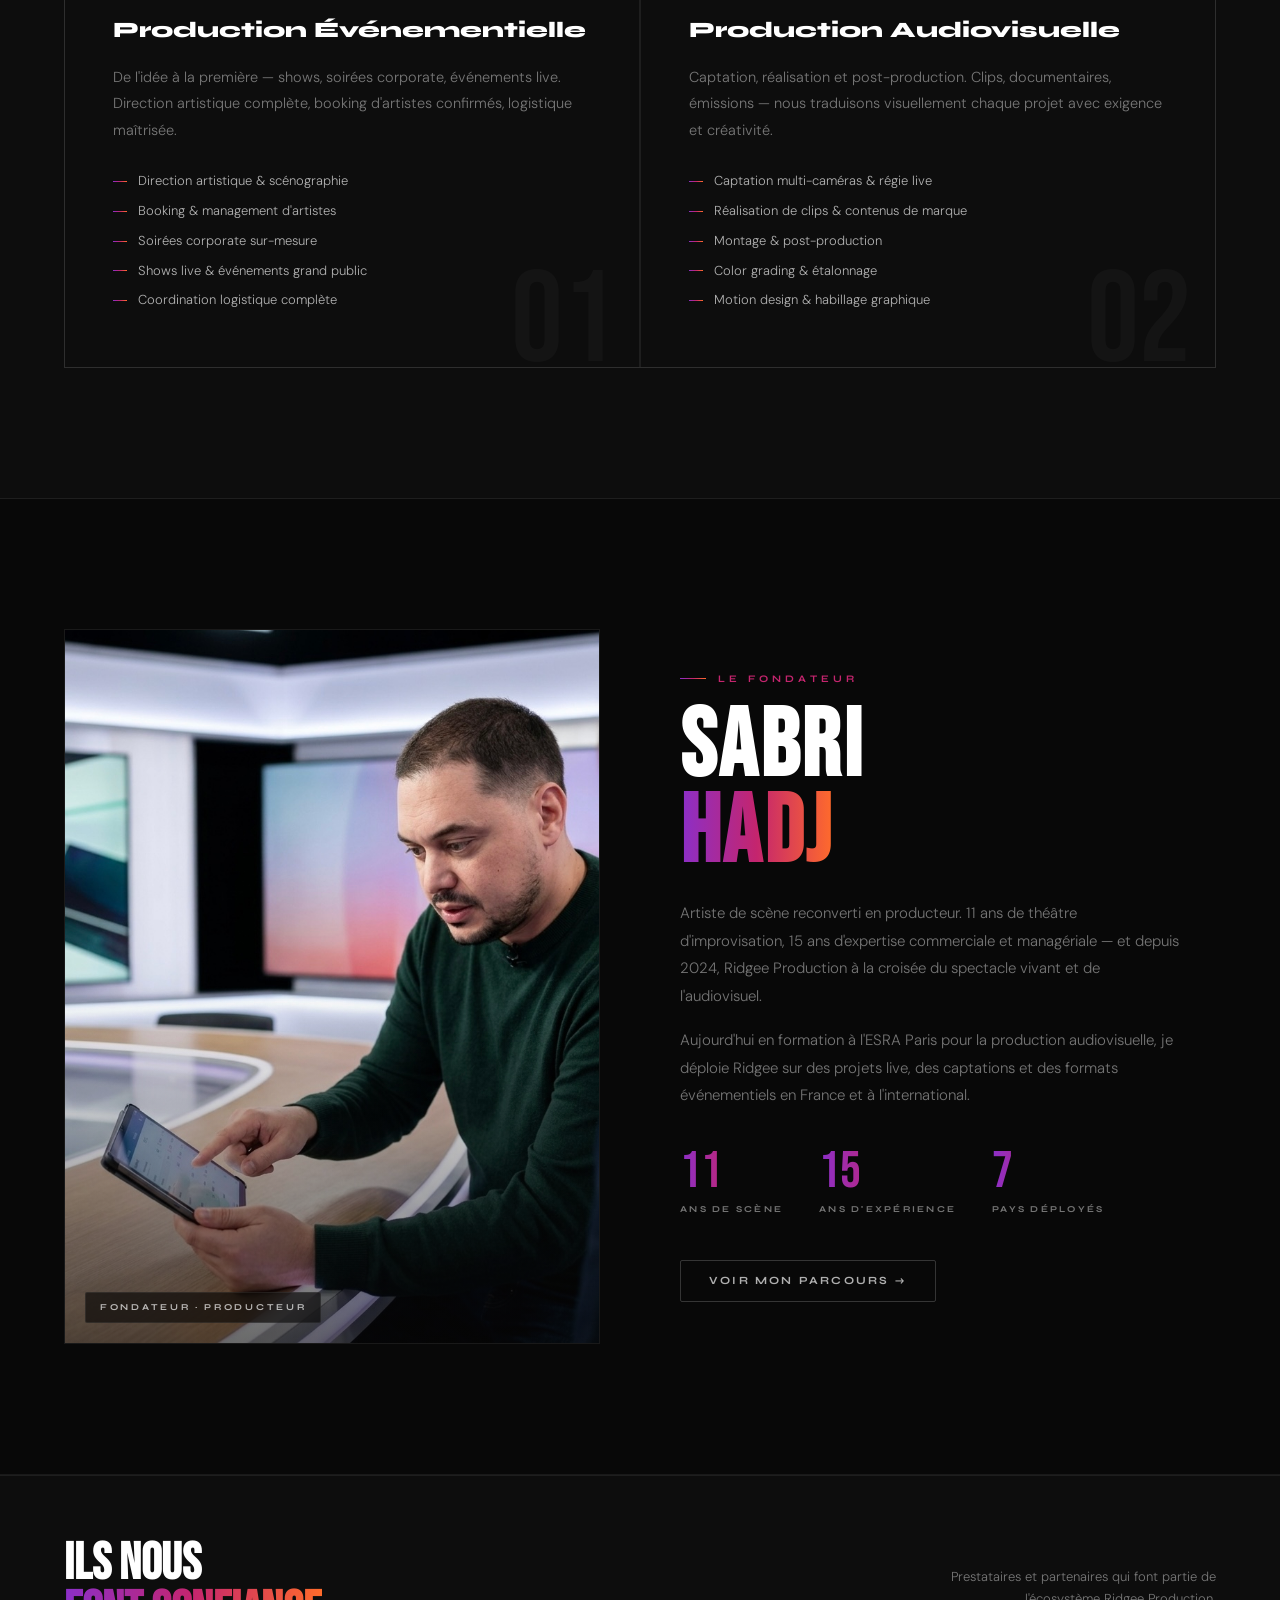
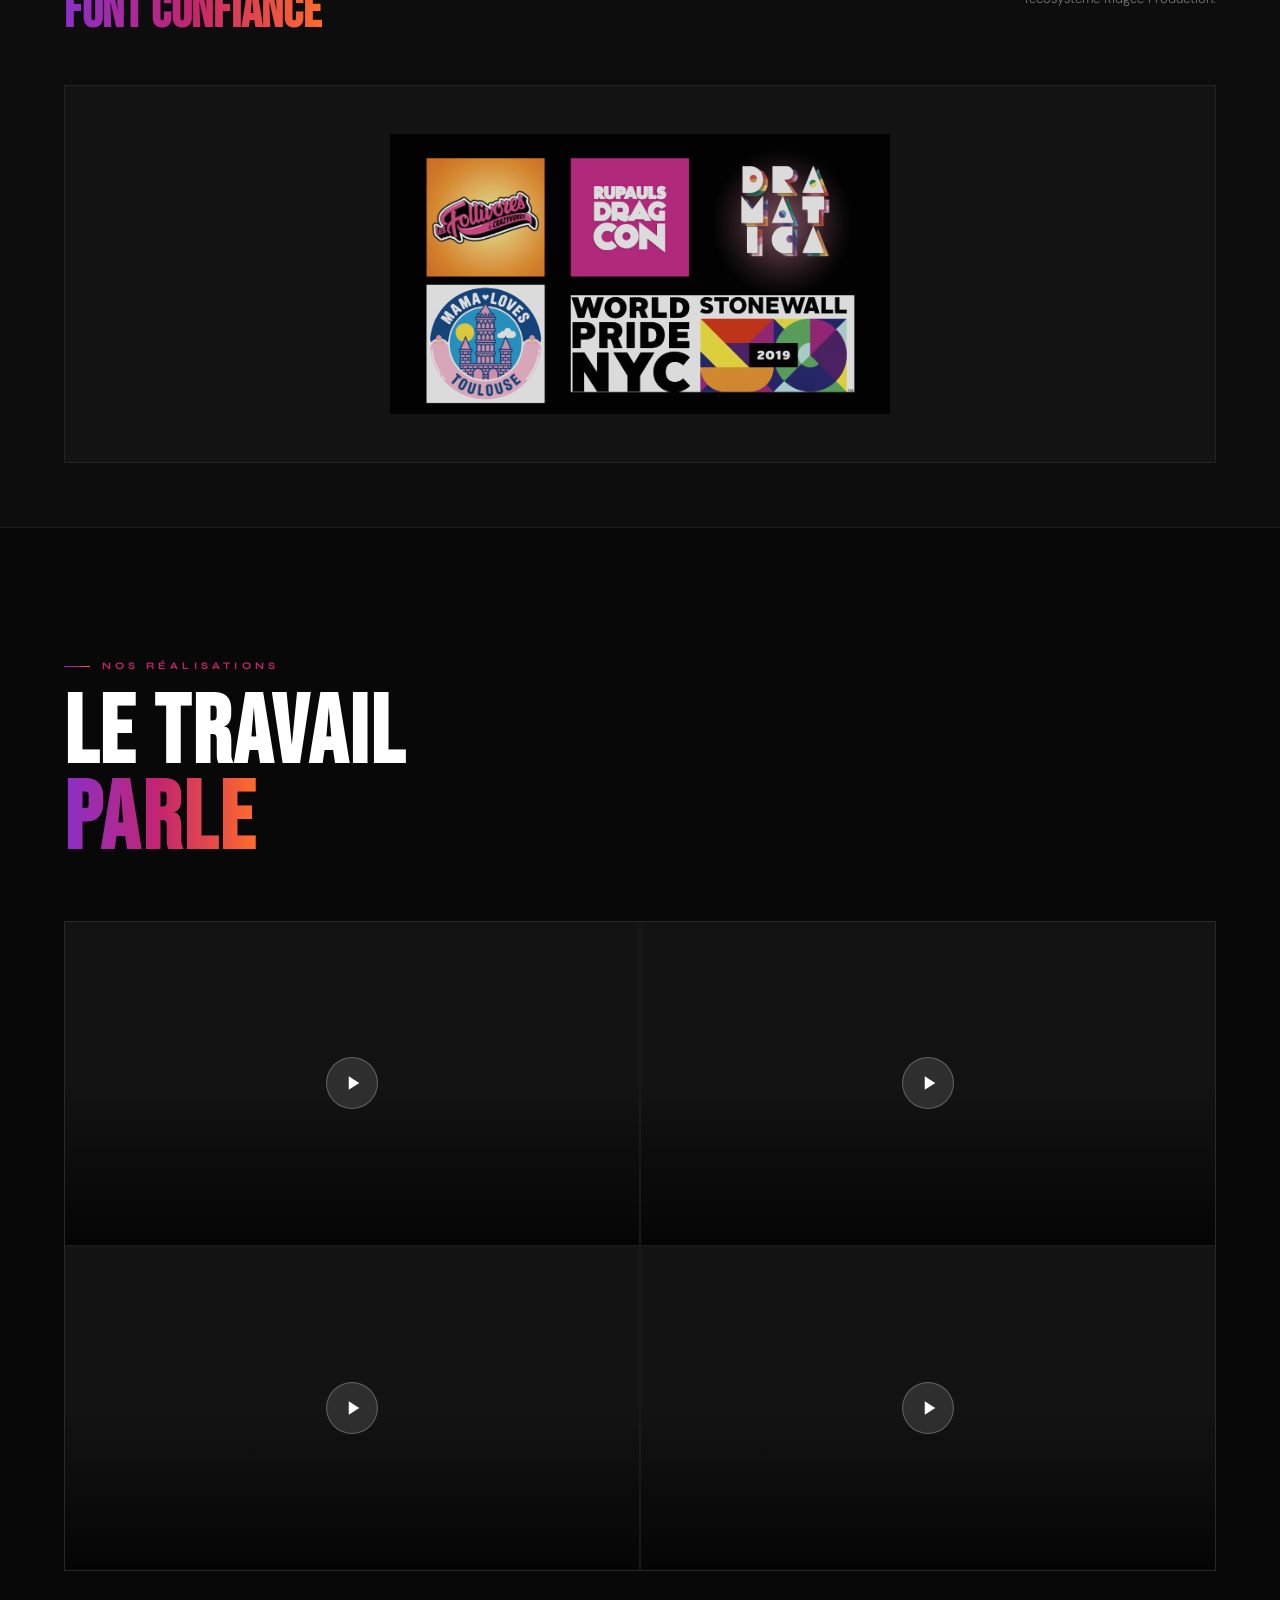
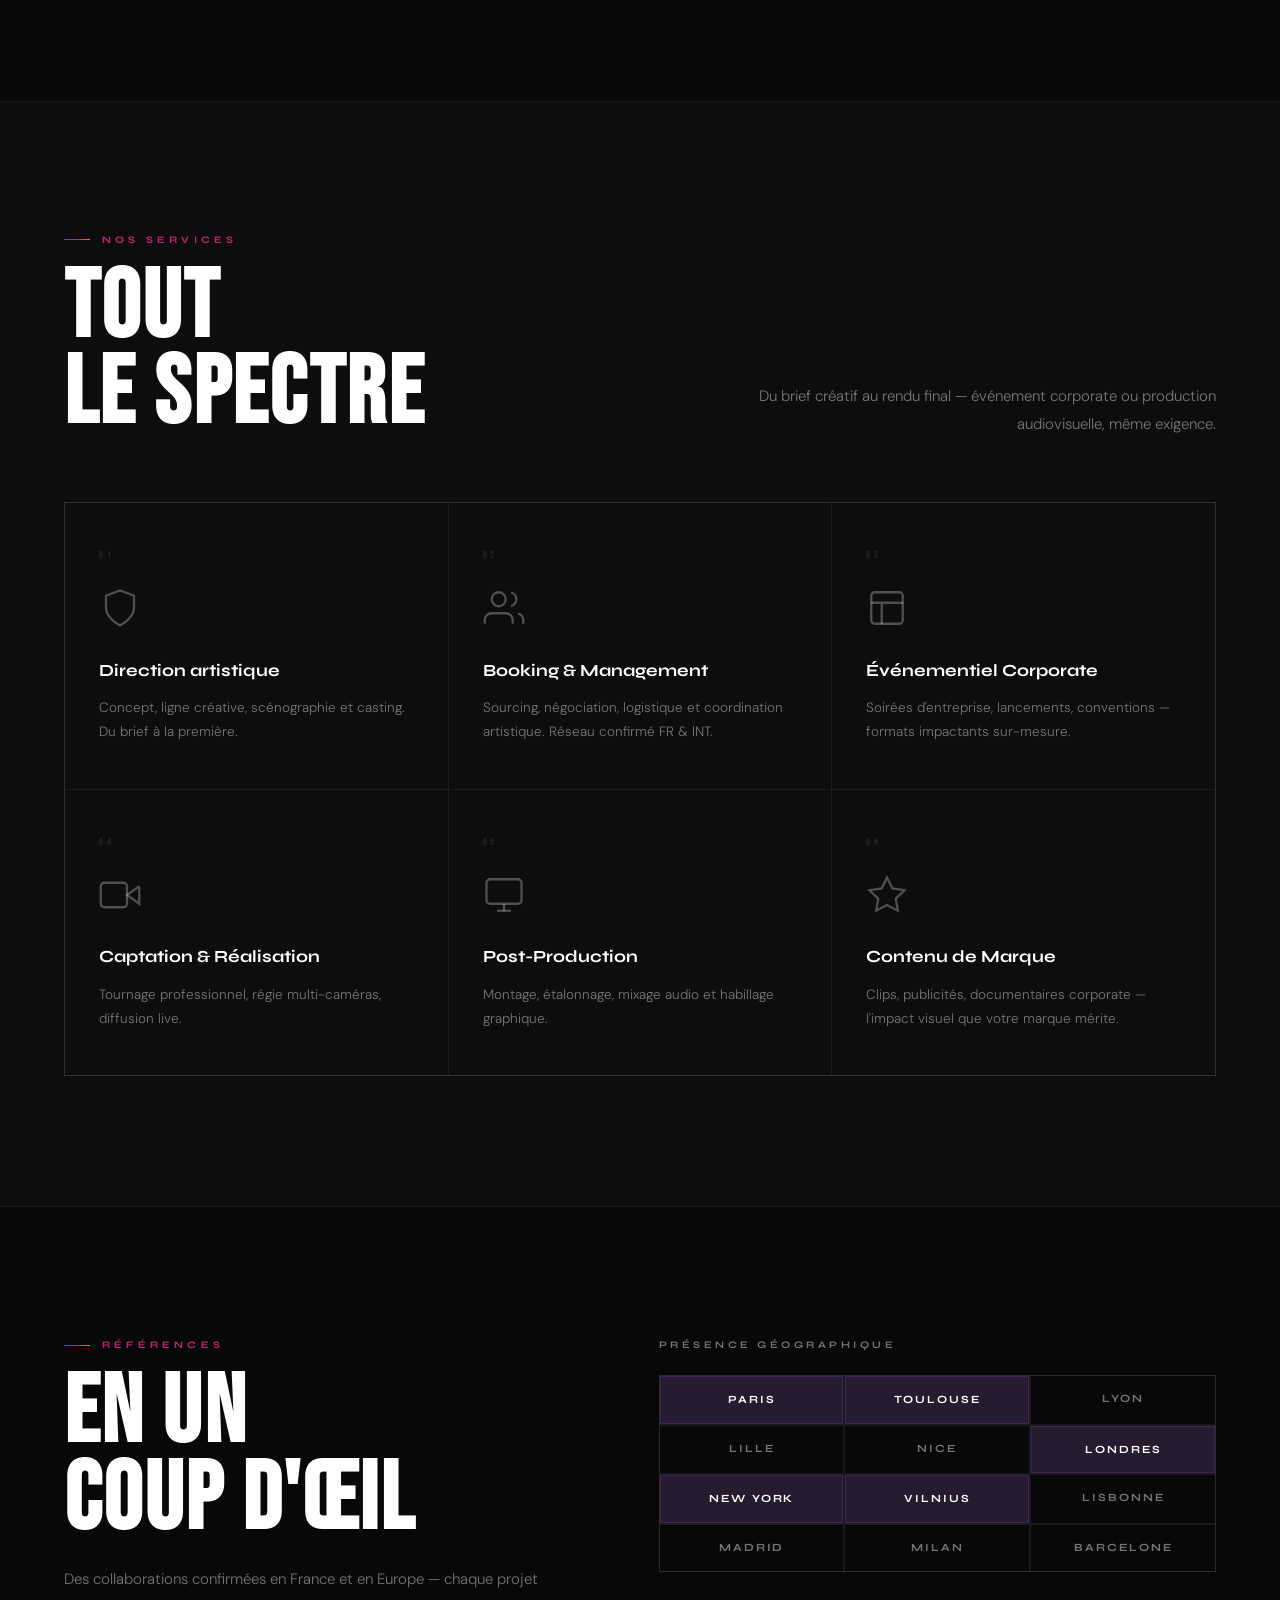
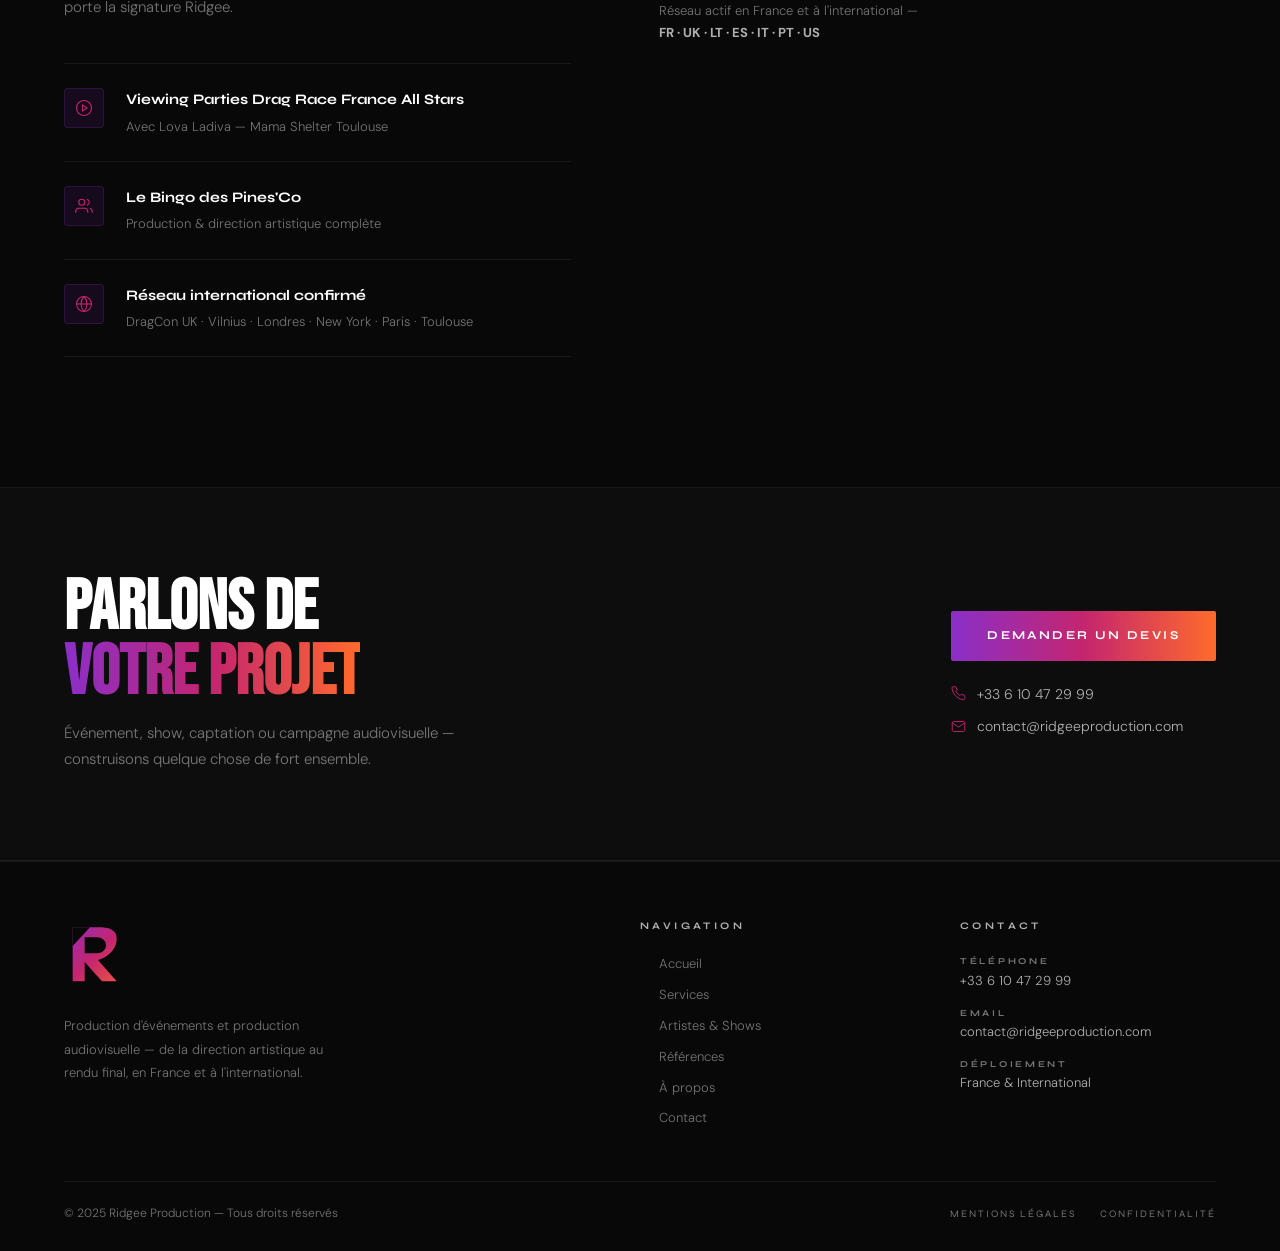
==== commit e050e16c: "Update index.html" ====
--- a/index.html
+++ b/index.html
@@ -162,7 +162,7 @@
   width:100%;
   max-width:900px;
   height:auto;
-  max-height:120px;
+  max-height:280px;
   object-fit:contain;
   filter:grayscale(0.3) brightness(1.1);
   opacity:.85;
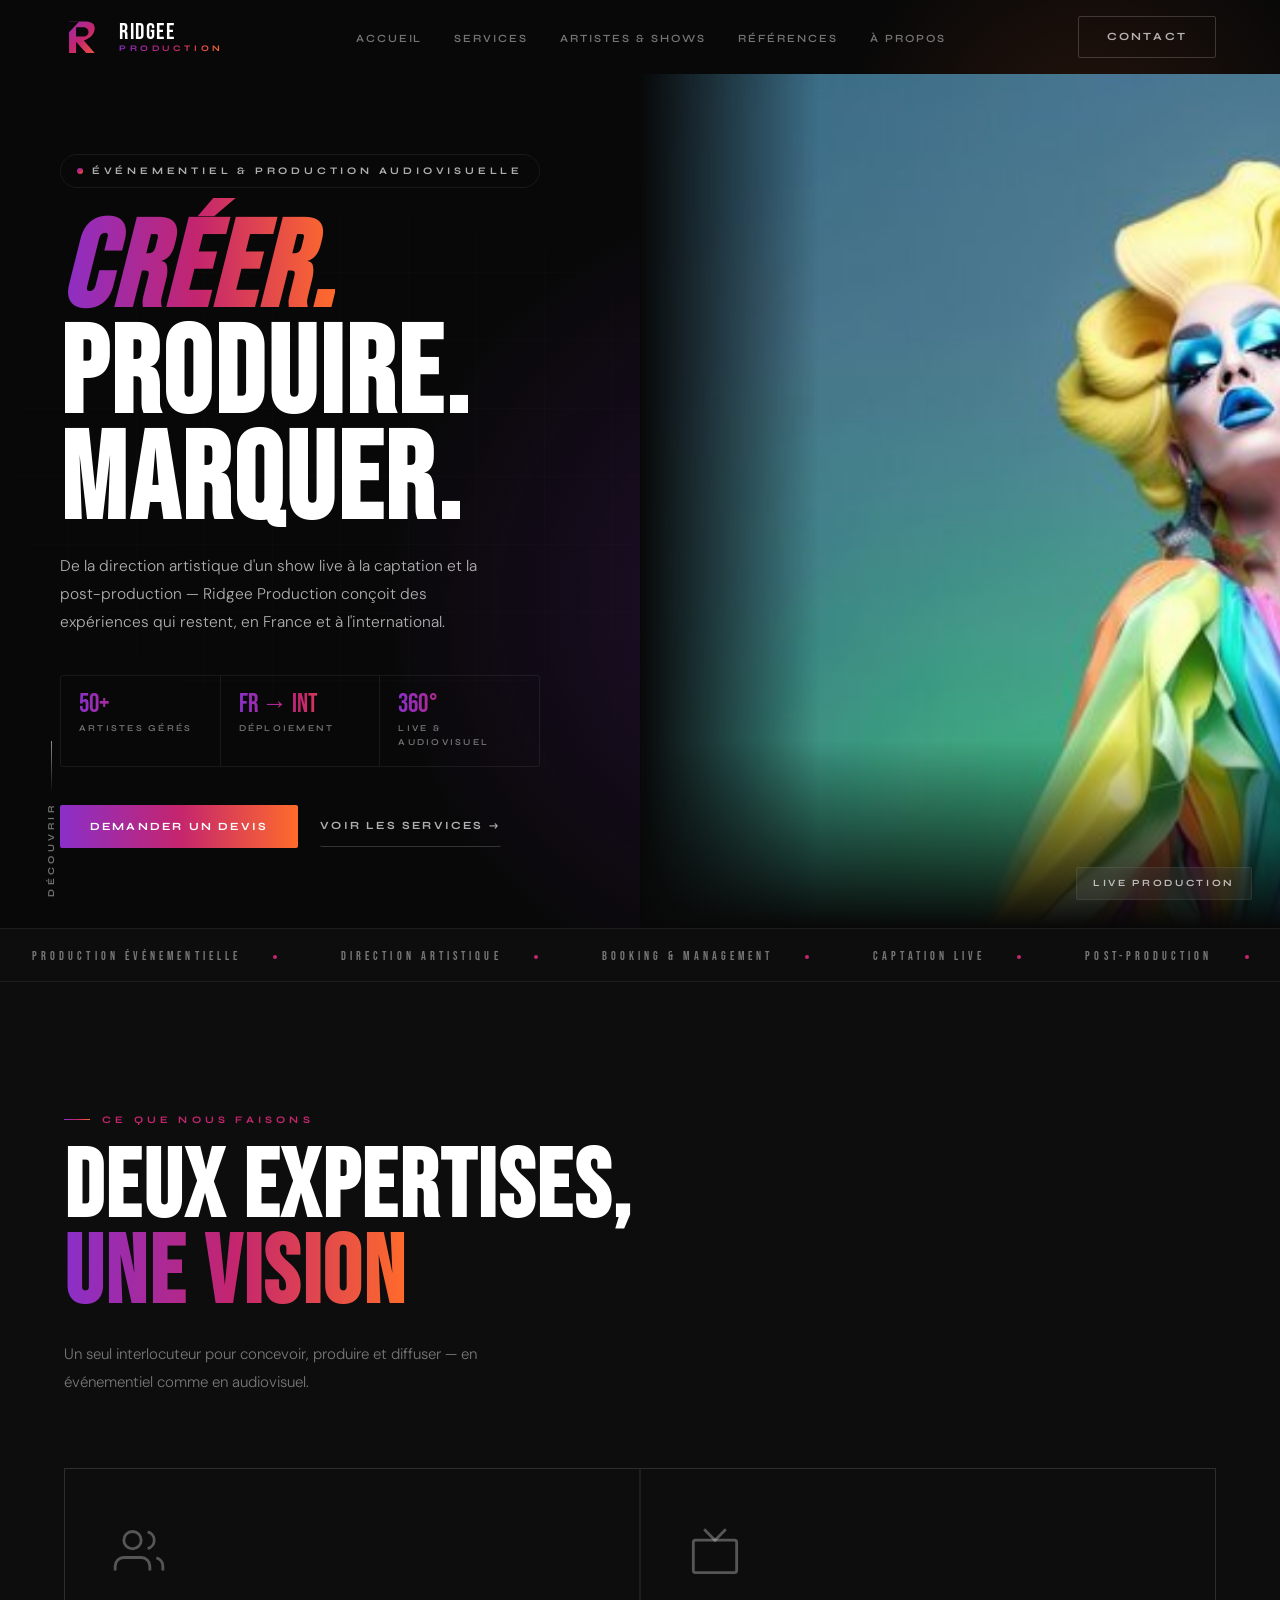
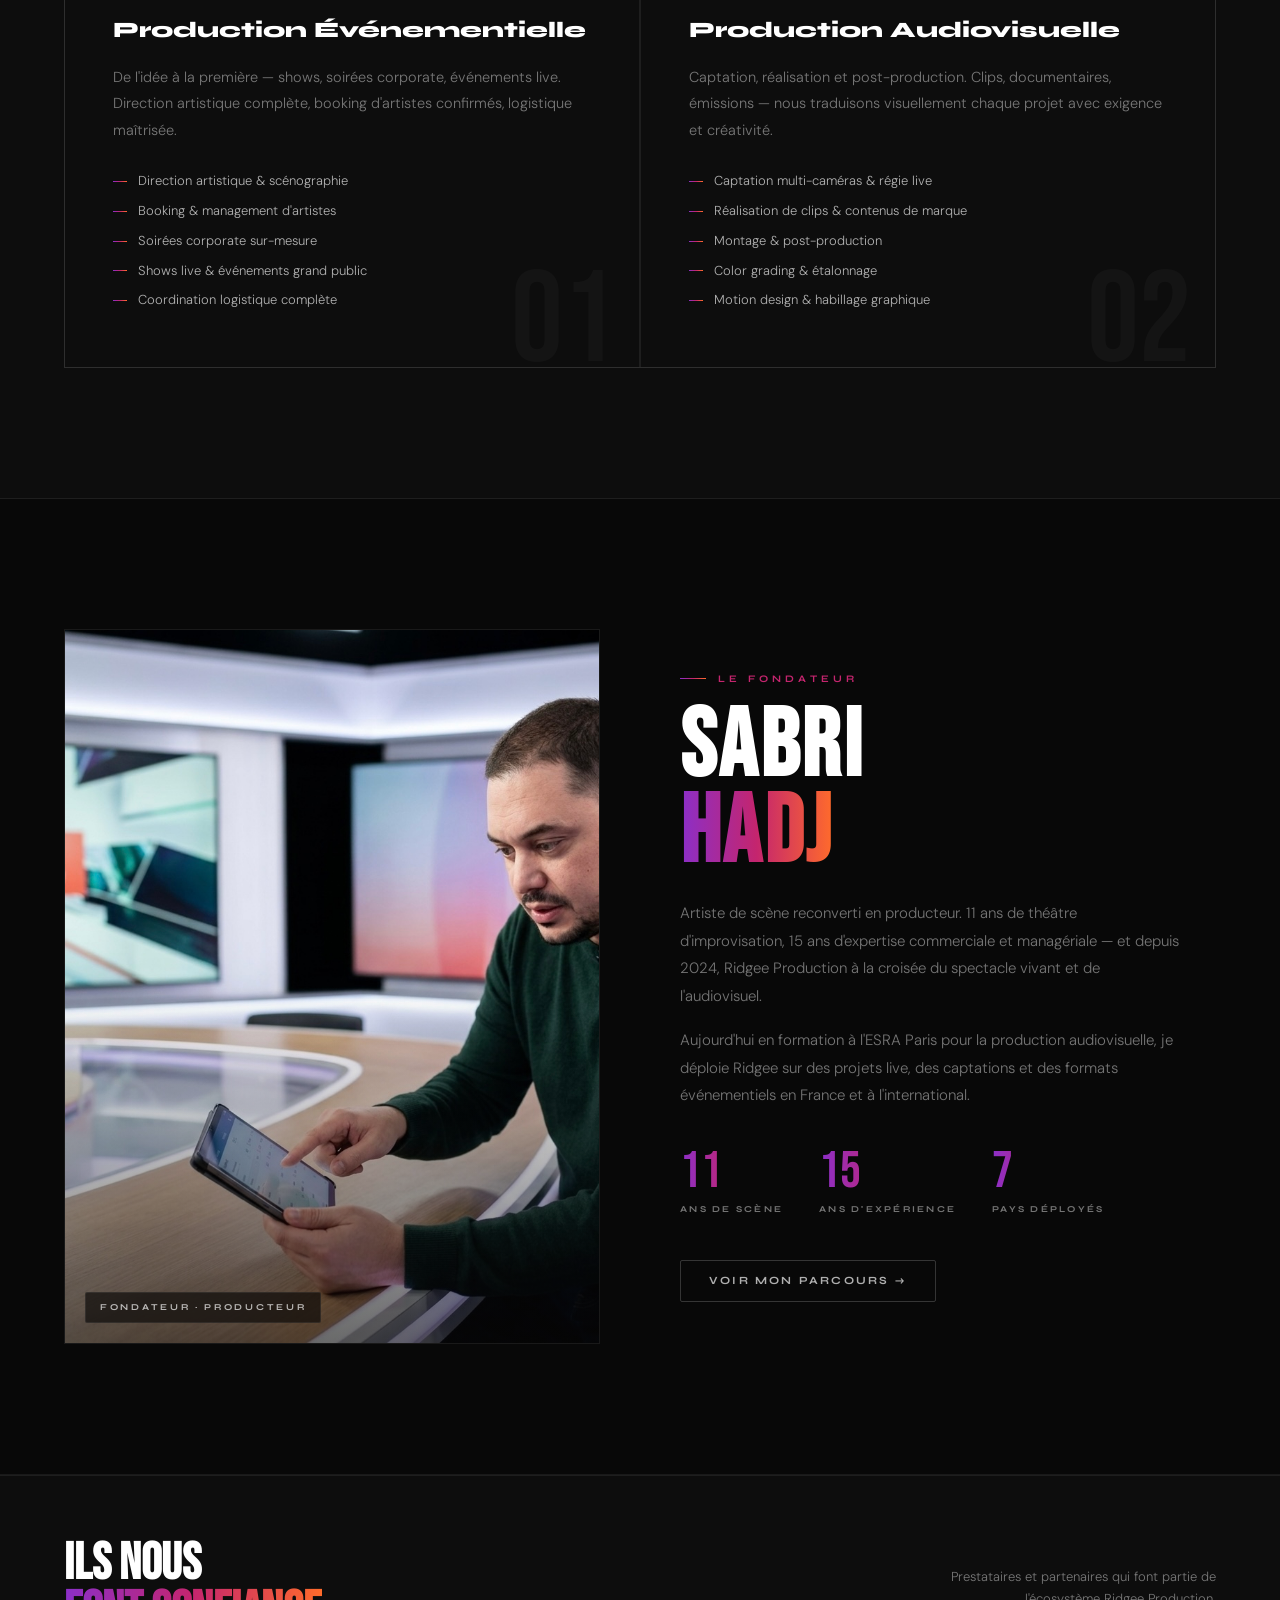
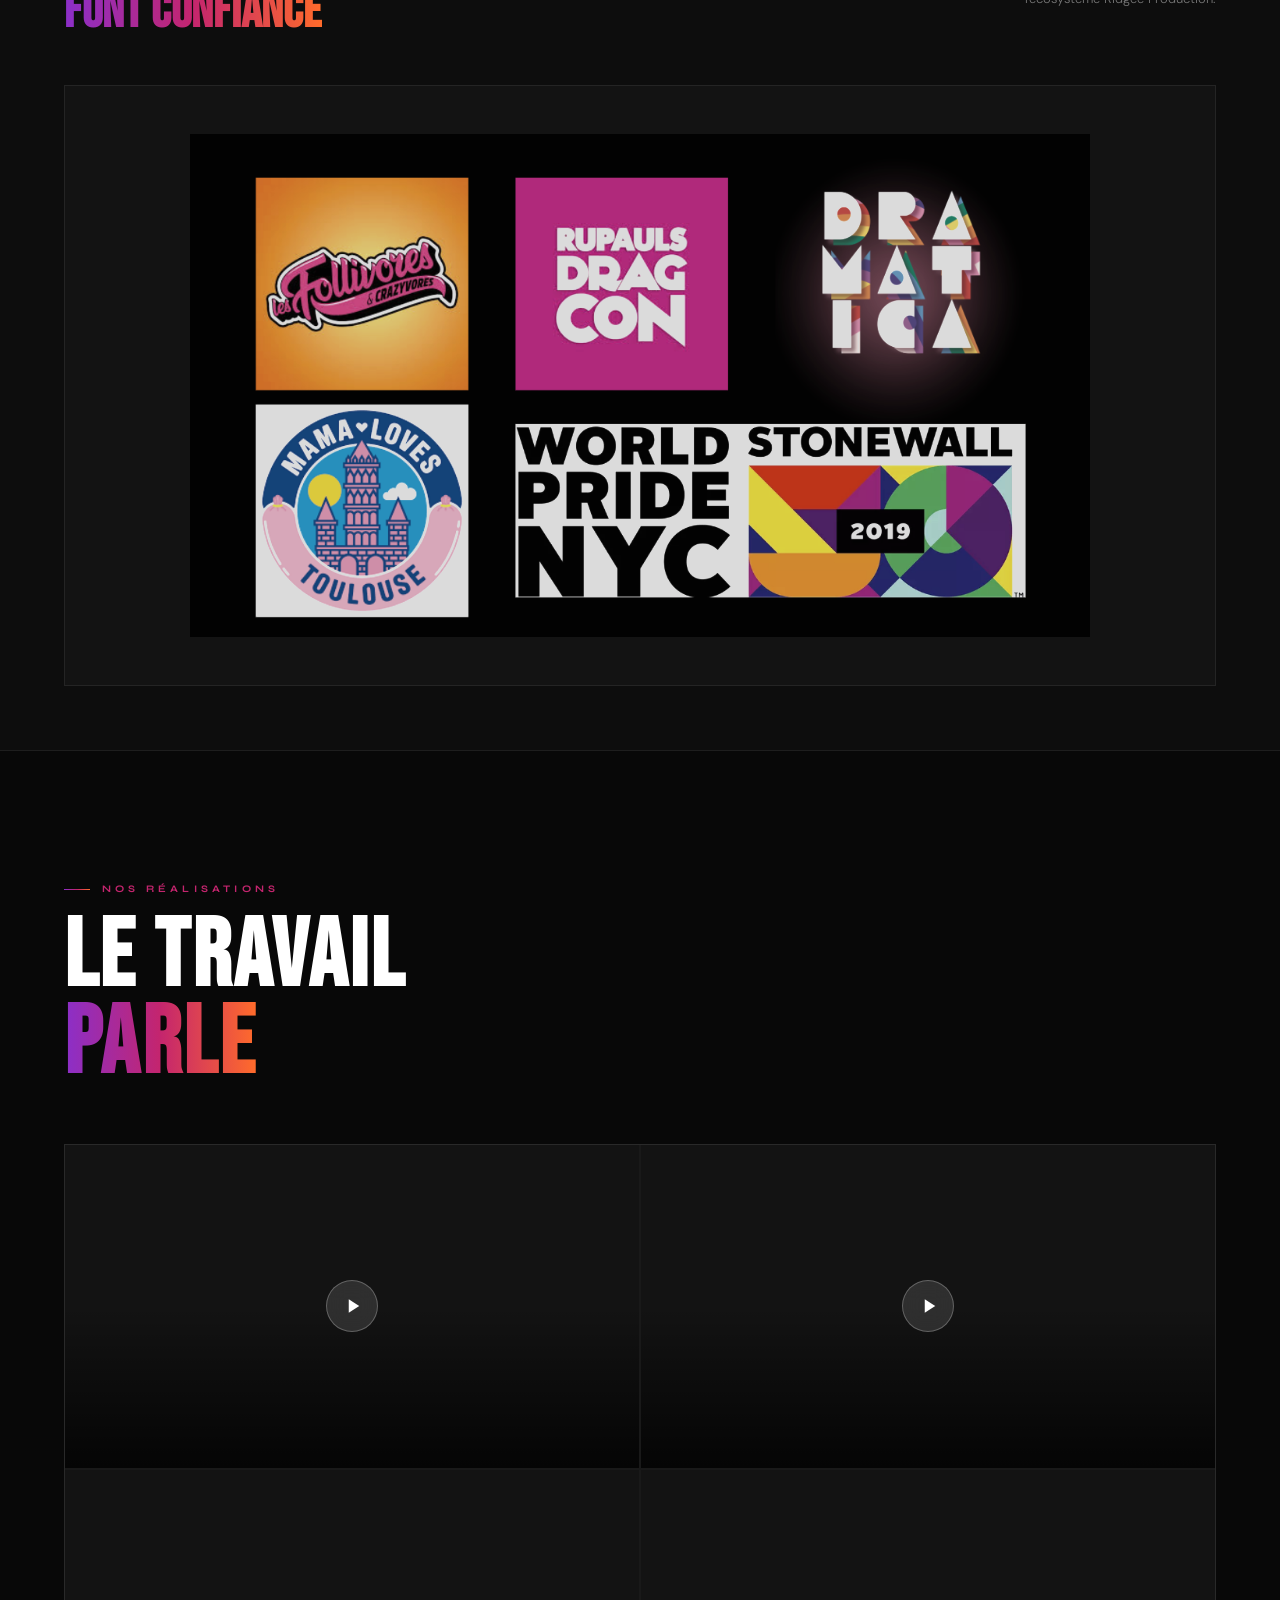
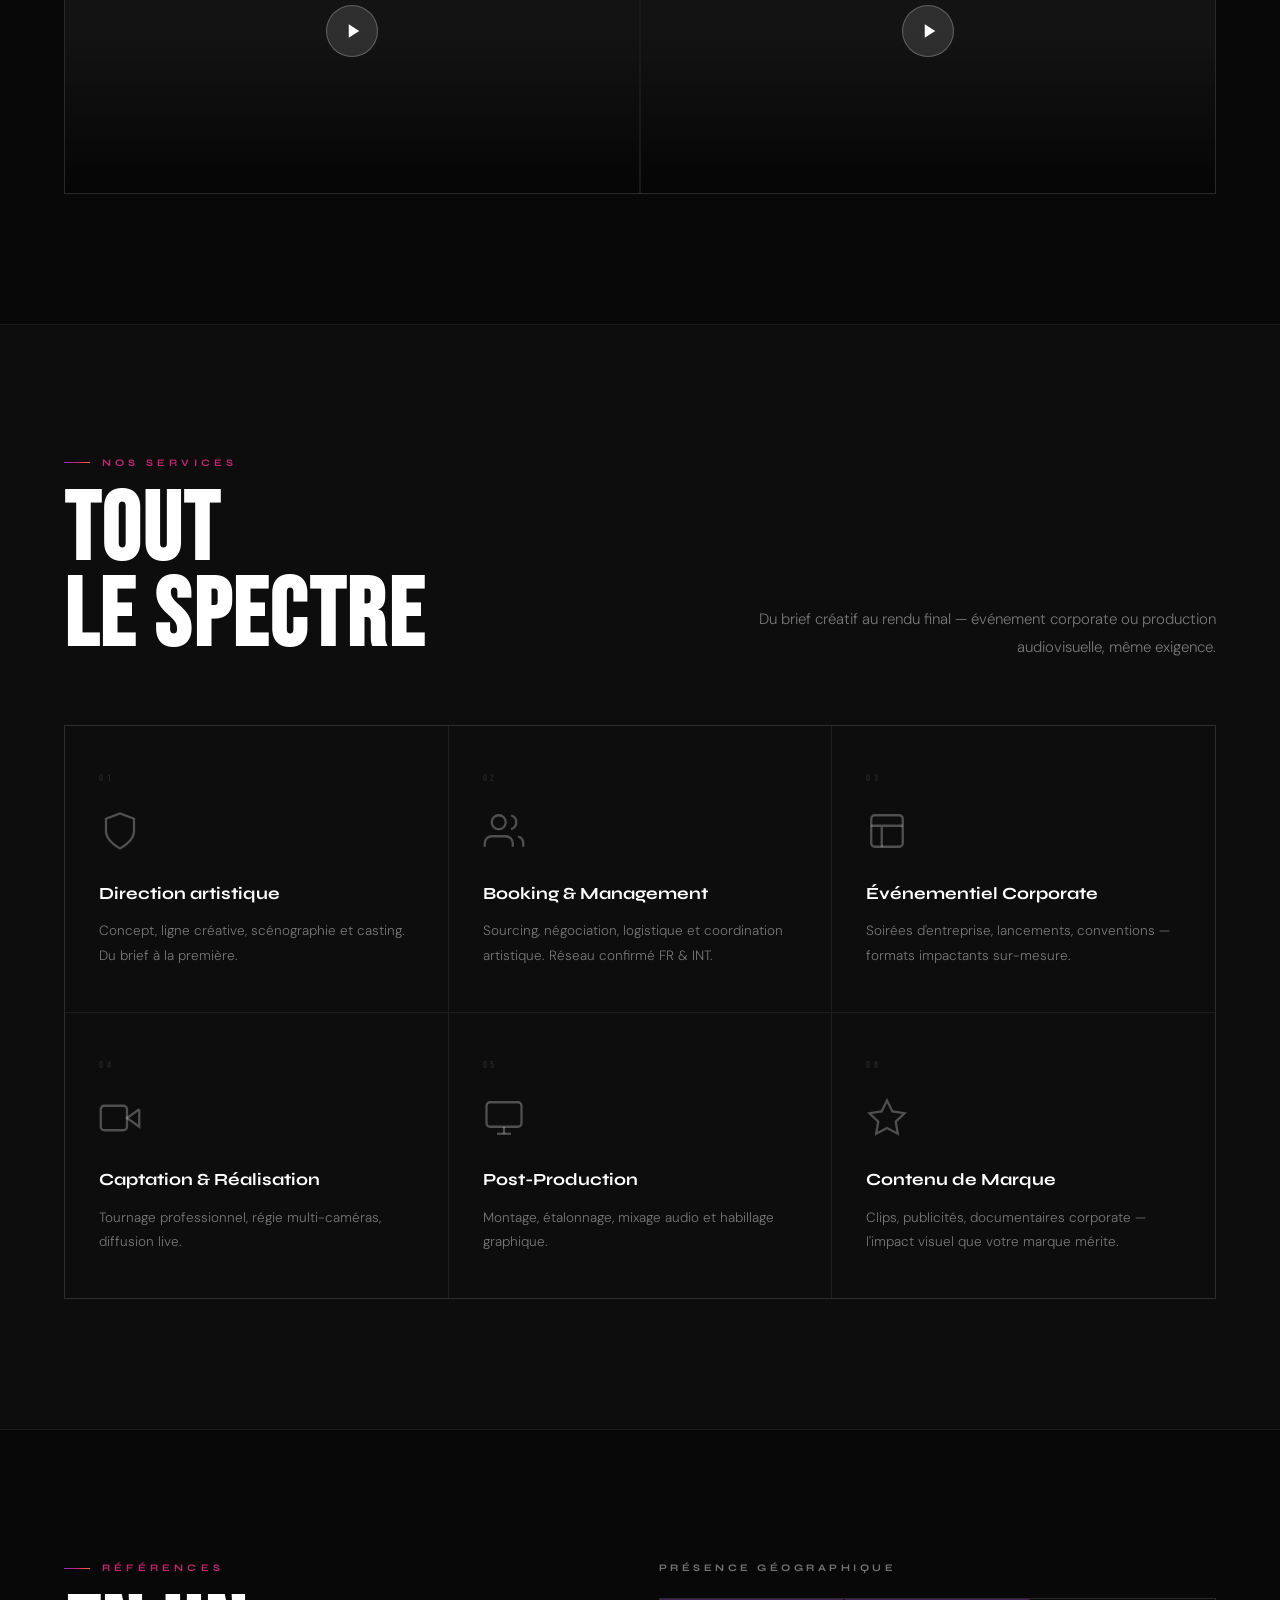
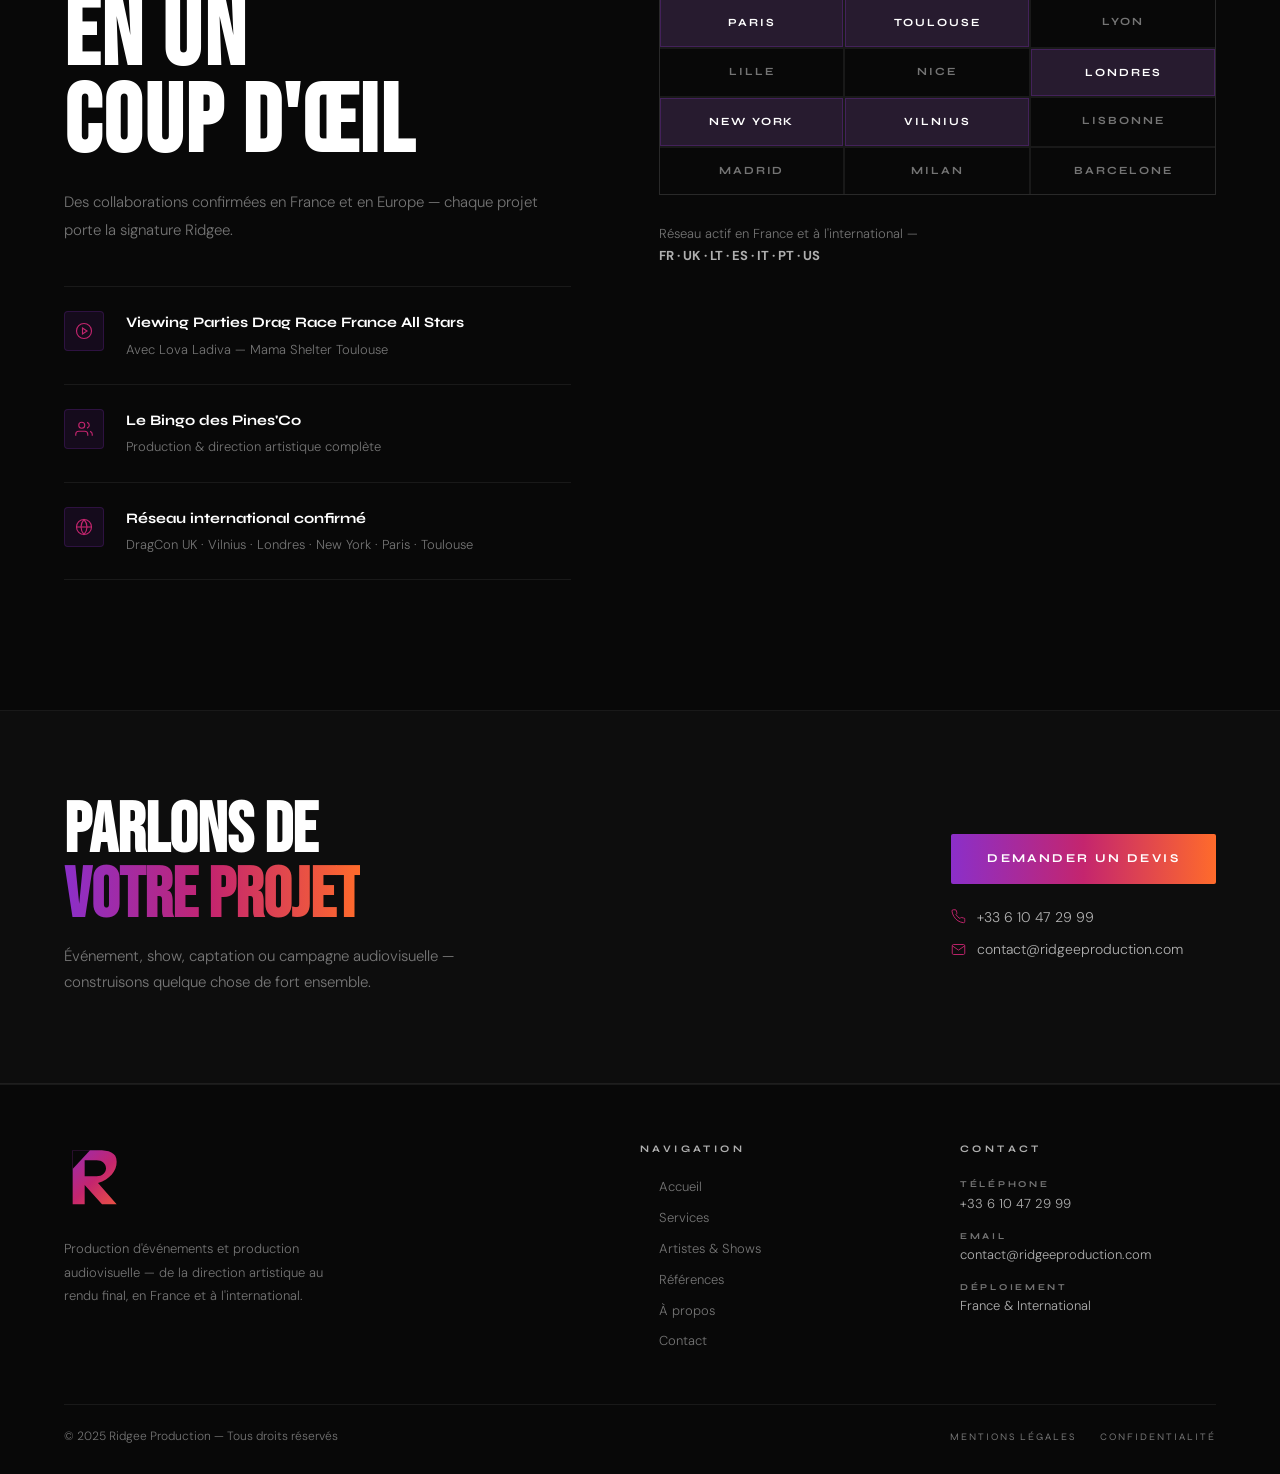
==== commit 7f28fb25: "Update index.html" ====
--- a/index.html
+++ b/index.html
@@ -25,7 +25,7 @@
 *,*::before,*::after{box-sizing:border-box;margin:0;padding:0}
 html{scroll-behavior:smooth}
 body{background:var(--bg);color:var(--w);font-family:'DM Sans',sans-serif;font-weight:300;line-height:1.6;overflow-x:hidden}
-img{display:block;max-width:100%;height:auto}
+img{display:block;max-width:auto;height:auto}
 a{color:inherit;text-decoration:none}
 ul{list-style:none}
 .wrap{max-width:1240px;margin:0 auto;padding:0 44px}
@@ -86,7 +86,7 @@
 .kpi-lbl{font-family:'Syne',sans-serif;font-size:9px;font-weight:600;letter-spacing:.25em;text-transform:uppercase;color:var(--m);margin-top:3px}
 .hero-actions{display:flex;align-items:center;gap:22px;opacity:0;transform:translateY(18px);animation:fadeUp .8s ease forwards .72s}
 .hero-img-col{position:relative;min-height:600px;overflow:hidden}
-.hero-img-col img{position:absolute;inset:0;width:100%;height:100%;object-fit:cover;object-position:top center}
+.hero-img-col img{position:absolute;inset:0;width:auto;height:100%;object-fit:cover;object-position:top center}
 .hero-img-overlay{position:absolute;inset:0;background:linear-gradient(to right,var(--bg) 0%,transparent 28%),linear-gradient(to top,var(--bg) 0%,transparent 22%)}
 .hero-img-tag{position:absolute;bottom:28px;right:28px;z-index:2;font-family:'Syne',sans-serif;font-size:9.5px;font-weight:700;letter-spacing:.28em;text-transform:uppercase;color:var(--m2);background:rgba(255,255,255,.05);backdrop-filter:blur(14px);border:1px solid var(--line);padding:8px 16px;border-radius:2px}
 .hero-scroll{position:absolute;bottom:32px;left:44px;z-index:3;display:flex;flex-direction:column;align-items:center;gap:10px;opacity:0;animation:fadeUp .8s ease forwards 1.1s}
@@ -120,7 +120,7 @@
 .about-sabri{background:var(--bg);padding:130px 0;border-bottom:1px solid var(--line)}
 .about-sabri-inner{display:grid;grid-template-columns:1fr 1fr;gap:80px;align-items:center}
 .about-photo{position:relative;overflow:hidden;border:1px solid var(--line);aspect-ratio:3/4}
-.about-photo img{width:100%;height:100%;object-fit:cover;object-position:top center;display:block}
+.about-photo img{width:auto;height:100%;object-fit:cover;object-position:top center;display:block}
 .about-photo-overlay{position:absolute;inset:0;background:linear-gradient(to top,rgba(8,8,8,.6) 0%,transparent 50%)}
 .about-photo-tag{position:absolute;bottom:20px;left:20px;font-family:'Syne',sans-serif;font-size:9px;font-weight:700;letter-spacing:.3em;text-transform:uppercase;color:var(--m2);background:rgba(0,0,0,.6);backdrop-filter:blur(12px);border:1px solid var(--line);padding:7px 14px;border-radius:2px}
 .about-content{}
@@ -150,7 +150,7 @@
   font-size:13px;color:var(--m);max-width:300px;text-align:right;line-height:1.7;
 }
 .partners-logo-full{
-  width:100%;
+  width:auto;
   border:1px solid var(--line);
   padding:48px 56px;
   background:var(--bg3);
@@ -159,11 +159,11 @@
   justify-content:center;
 }
 .partners-logo-full img{
-  width:100%;
+  width:auto;
   max-width:900px;
   height:auto;
-  max-height:280px;
-  object-fit:contain;
+  max-height:none;
+  object-fit:unset;
   filter:grayscale(0.3) brightness(1.1);
   opacity:.85;
   transition:.4s;
@@ -178,7 +178,7 @@
 .videos-hd{margin-bottom:56px}
 .videos-grid{display:grid;grid-template-columns:repeat(2,1fr);gap:2px;background:var(--line);border:1px solid var(--line)}
 .video-item{position:relative;overflow:hidden;background:var(--bg3);aspect-ratio:16/9;cursor:pointer}
-.video-item video{width:100%;height:100%;object-fit:cover;display:block;transition:transform .5s ease}
+.video-item video{width:auto;height:100%;object-fit:cover;display:block;transition:transform .5s ease}
 .video-item:hover video{transform:scale(1.03)}
 .video-overlay{position:absolute;inset:0;background:linear-gradient(to top,rgba(0,0,0,.75) 0%,transparent 50%)}
 .video-play{position:absolute;top:50%;left:50%;transform:translate(-50%,-50%);width:52px;height:52px;border-radius:50%;background:rgba(255,255,255,.12);backdrop-filter:blur(10px);border:1px solid rgba(255,255,255,.25);display:flex;align-items:center;justify-content:center;transition:background .3s,transform .3s}
@@ -189,7 +189,7 @@
 .modal{display:none;position:fixed;inset:0;z-index:1000;background:rgba(0,0,0,.92);backdrop-filter:blur(20px);align-items:center;justify-content:center}
 .modal.open{display:flex}
 .modal-inner{position:relative;width:90%;max-width:960px}
-.modal-inner video{width:100%;border-radius:2px;display:block}
+.modal-inner video{width:auto;border-radius:2px;display:block}
 .modal-close{position:absolute;top:-44px;right:0;background:none;border:none;color:var(--m2);font-size:28px;cursor:pointer;line-height:1;transition:color .2s}
 .modal-close:hover{color:var(--w)}
 
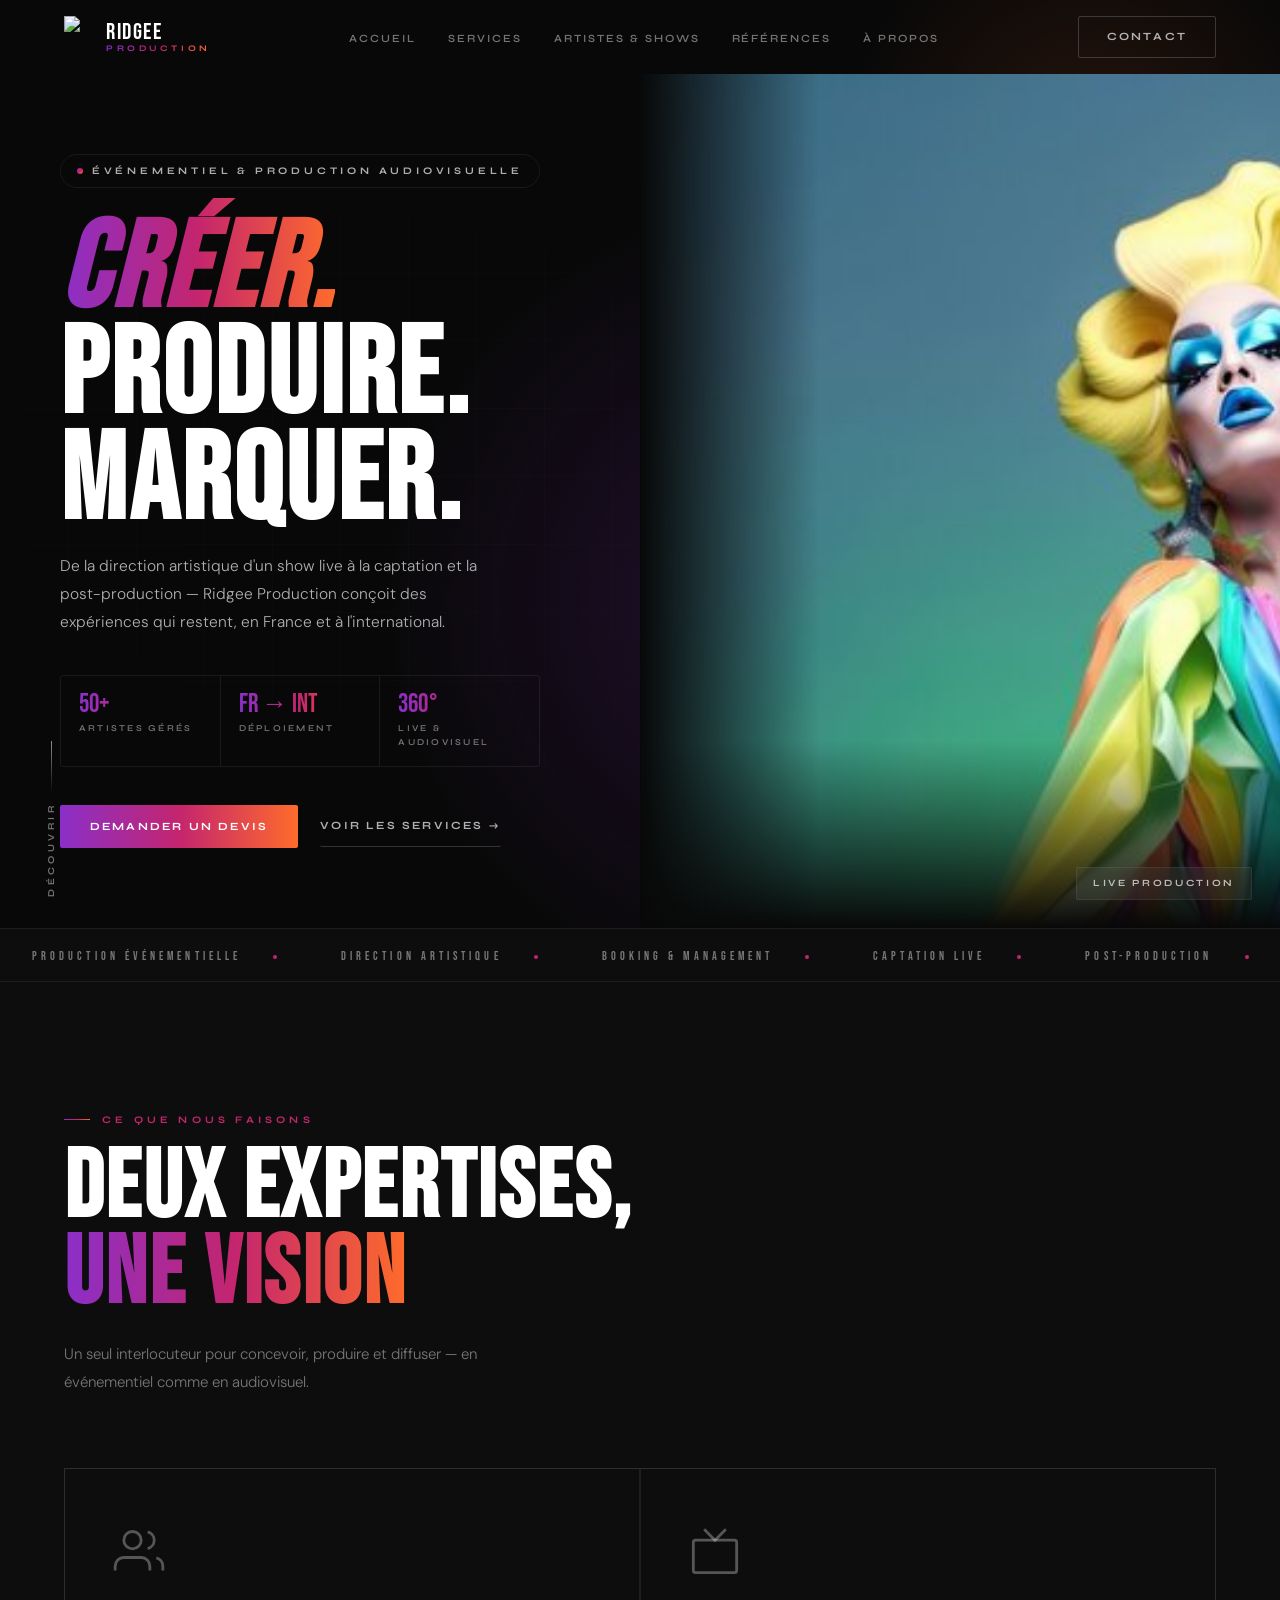
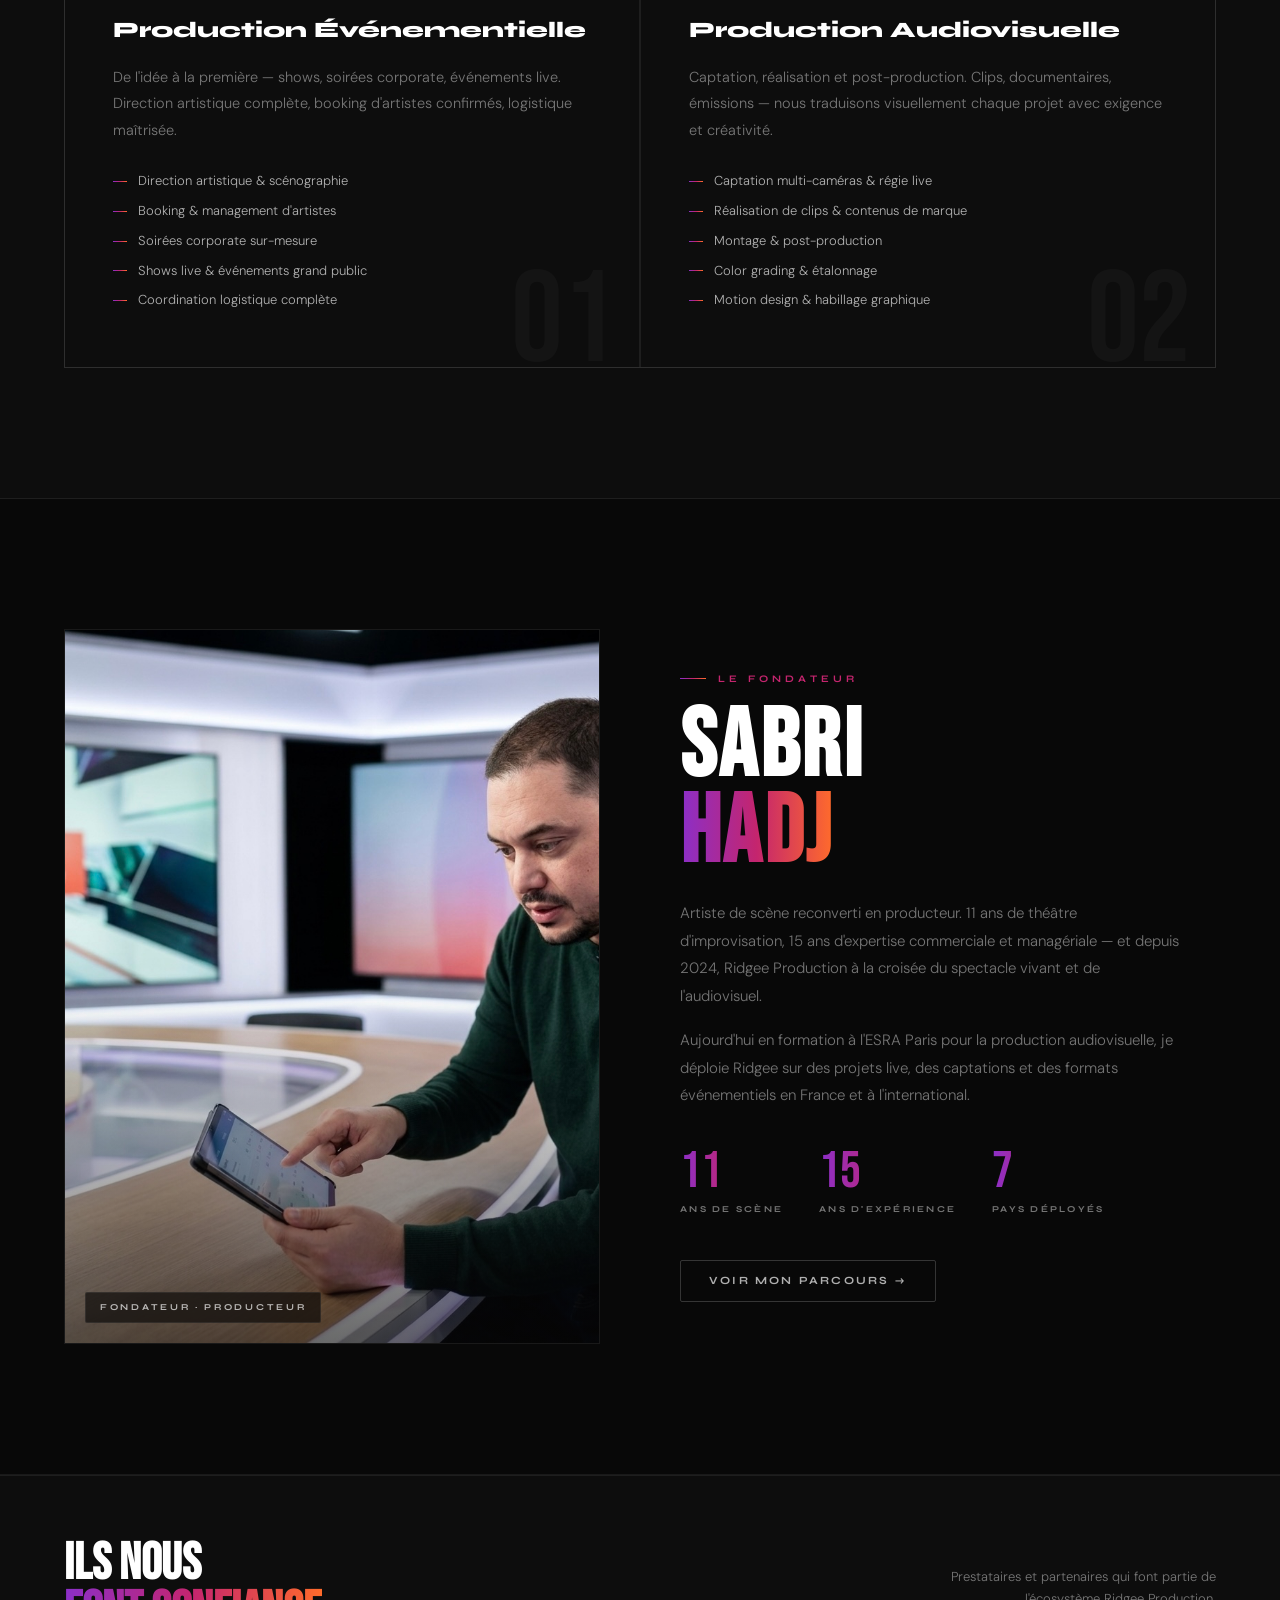
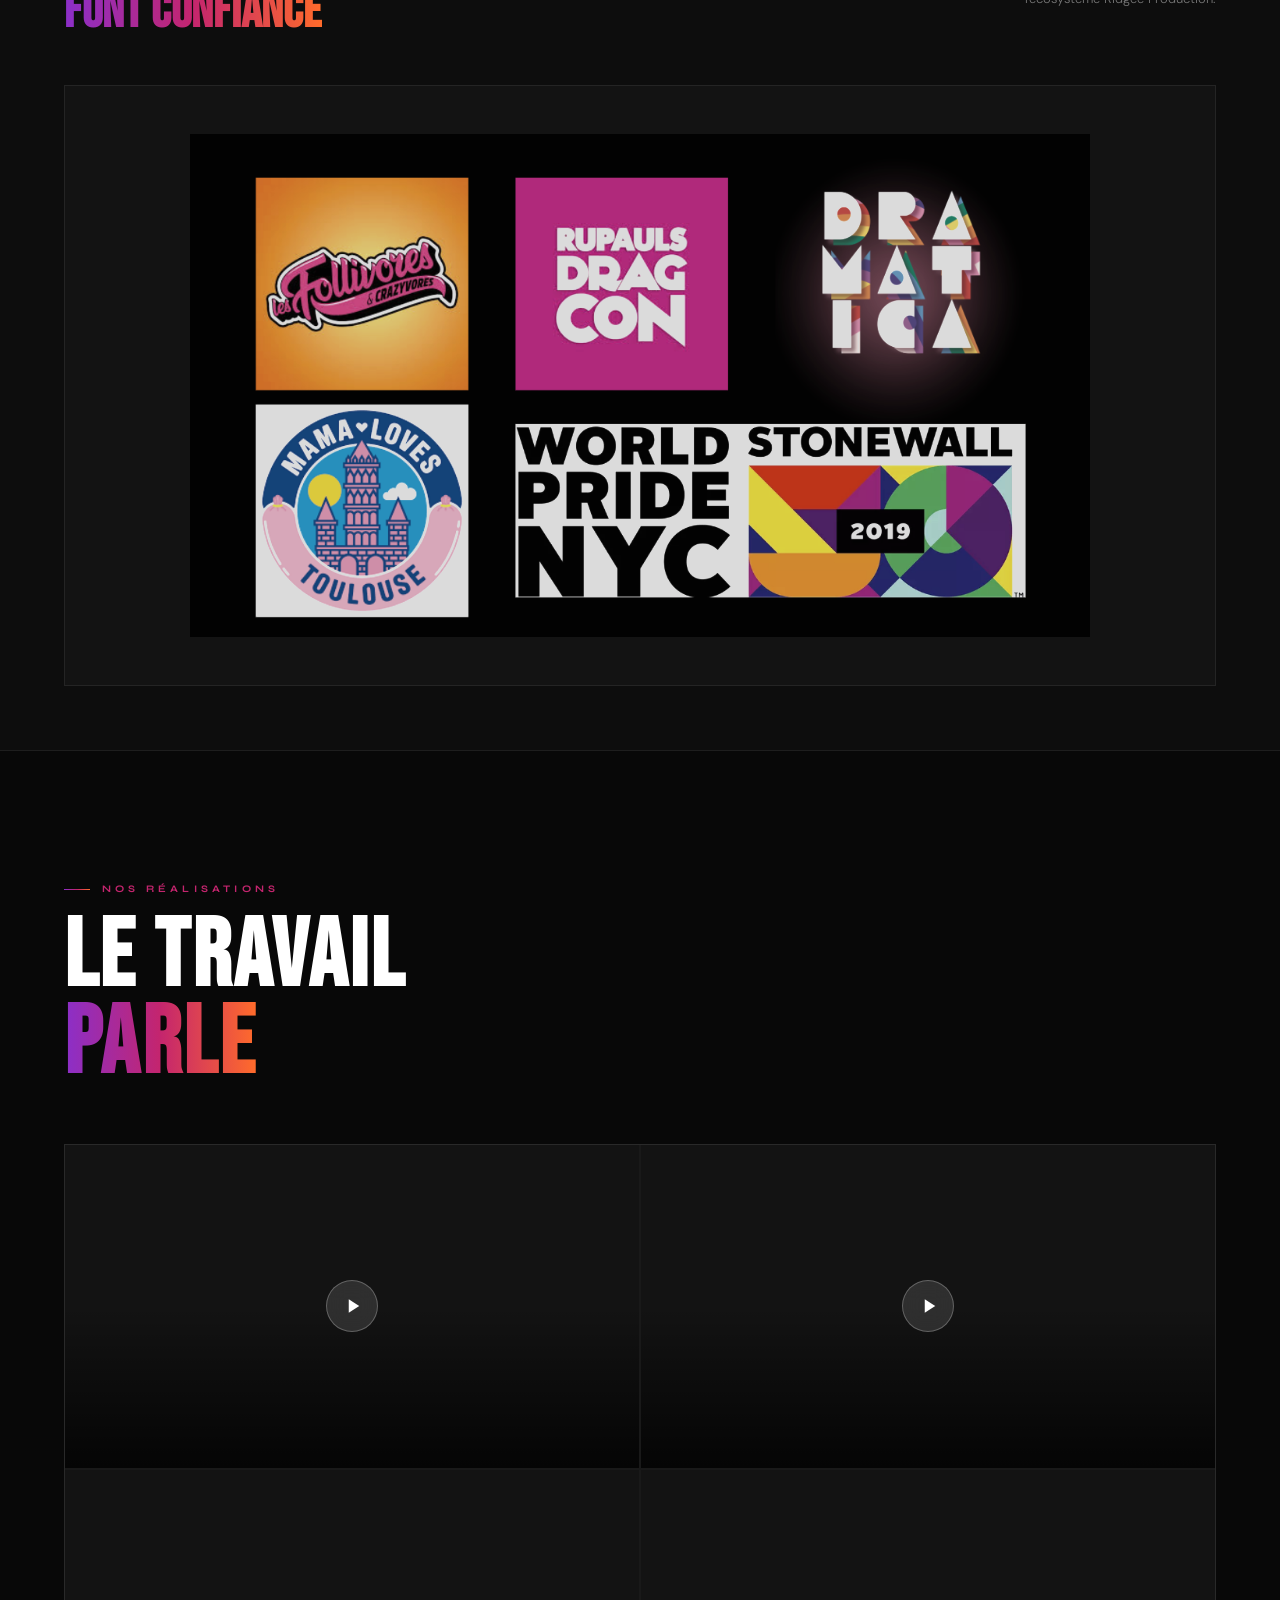
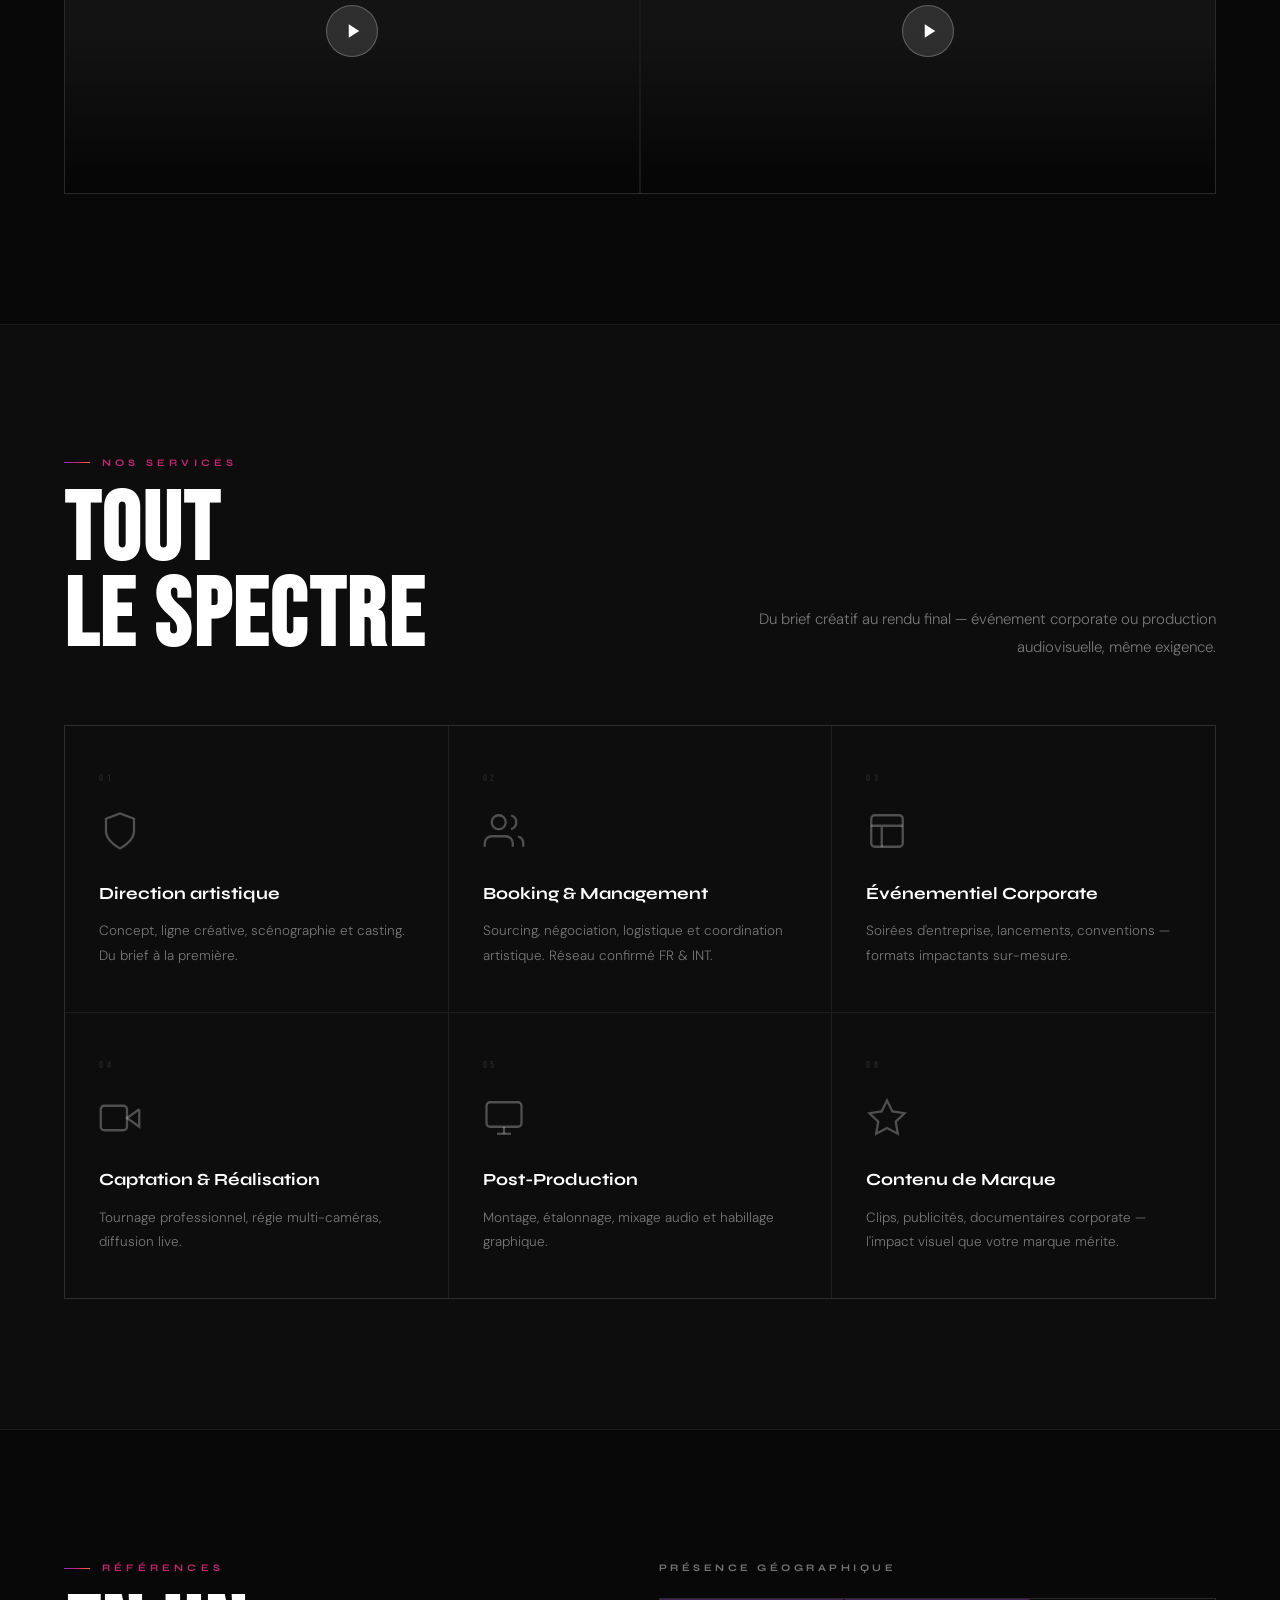
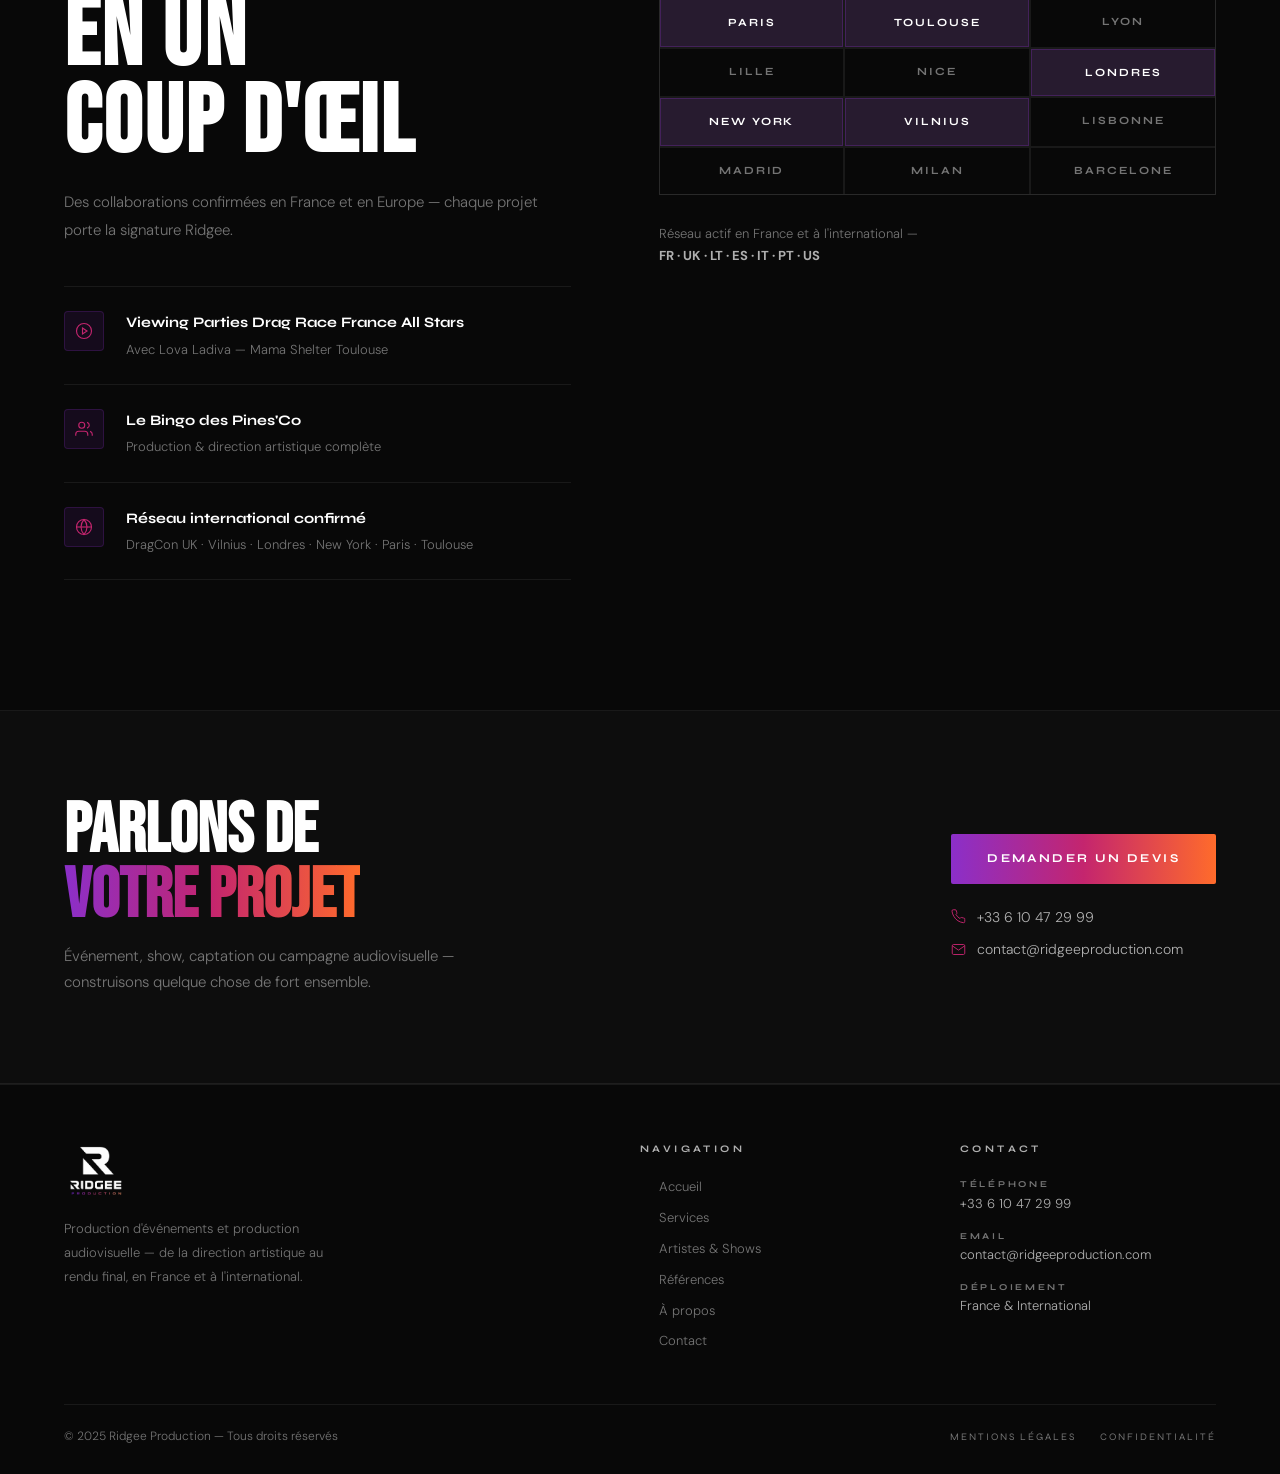
==== commit 3f8daae9: "Update index.html" ====
--- a/index.html
+++ b/index.html
@@ -5,7 +5,7 @@
   <meta name="viewport" content="width=device-width,initial-scale=1"/>
   <title>Ridgee Production — Événementiel &amp; Production Audiovisuelle</title>
   <meta name="description" content="Production d'événements et production audiovisuelle : shows, booking, captation, post-production. France &amp; International."/>
-  <link rel="icon" href="/logo-ridgee.jpg"/>
+  <link rel="icon" href="/logo-r-couleur.png"/>
   <meta property="og:title" content="Ridgee Production — Événementiel &amp; Audiovisuel"/>
   <meta property="og:description" content="Production d'événements et audiovisuelle — France &amp; International."/>
   <meta property="og:image" content="/Drag-Queen.jpg"/>
@@ -297,7 +297,7 @@
 <header class="header" id="hdr">
   <div class="wrap nav">
     <a href="/" class="brand" aria-label="Ridgee Production — Accueil">
-      <svg class="brand-svg" viewBox="0 0 108 108" fill="none" xmlns="http://www.w3.org/2000/svg">
+      <img src="/logo-r-couleur.png" class="brand-svg" viewBox="0 0 108 108" fill="none" xmlns="http://www.w3.org/2000/svg">
         <defs>
           <linearGradient id="gNav" x1="0" y1="0" x2="108" y2="108" gradientUnits="userSpaceOnUse">
             <stop offset="0%" stop-color="#8B2FC9"/><stop offset="48%" stop-color="#C4256E"/><stop offset="100%" stop-color="#FF6B2B"/>
@@ -641,7 +641,7 @@
     <div class="footer-top">
       <div>
         <div style="margin-bottom:16px">
-          <svg width="72" viewBox="0 0 108 108" fill="none" xmlns="http://www.w3.org/2000/svg">
+          <img src="/logo-ridgee-blanc.png" style="height:60px;width:auto;" alt="Ridgee Production" viewBox="0 0 108 108" fill="none" xmlns="http://www.w3.org/2000/svg">
             <defs><linearGradient id="gFt" x1="0" y1="0" x2="108" y2="108" gradientUnits="userSpaceOnUse"><stop offset="0%" stop-color="#8B2FC9"/><stop offset="48%" stop-color="#C4256E"/><stop offset="100%" stop-color="#FF6B2B"/></linearGradient></defs>
             <path d="M13 14 L13 95 L31 95 L31 66 L57 95 L79 95 L51 63 C69 57 79 45 79 31 C79 17 67 14 51 14 Z M31 29 L49 29 C57 29 63 34 63 41 C63 48 57 53 49 53 L31 53 Z" fill="url(#gFt)"/>
             <polygon points="13,14 39,14 13,42" fill="#080808"/>
